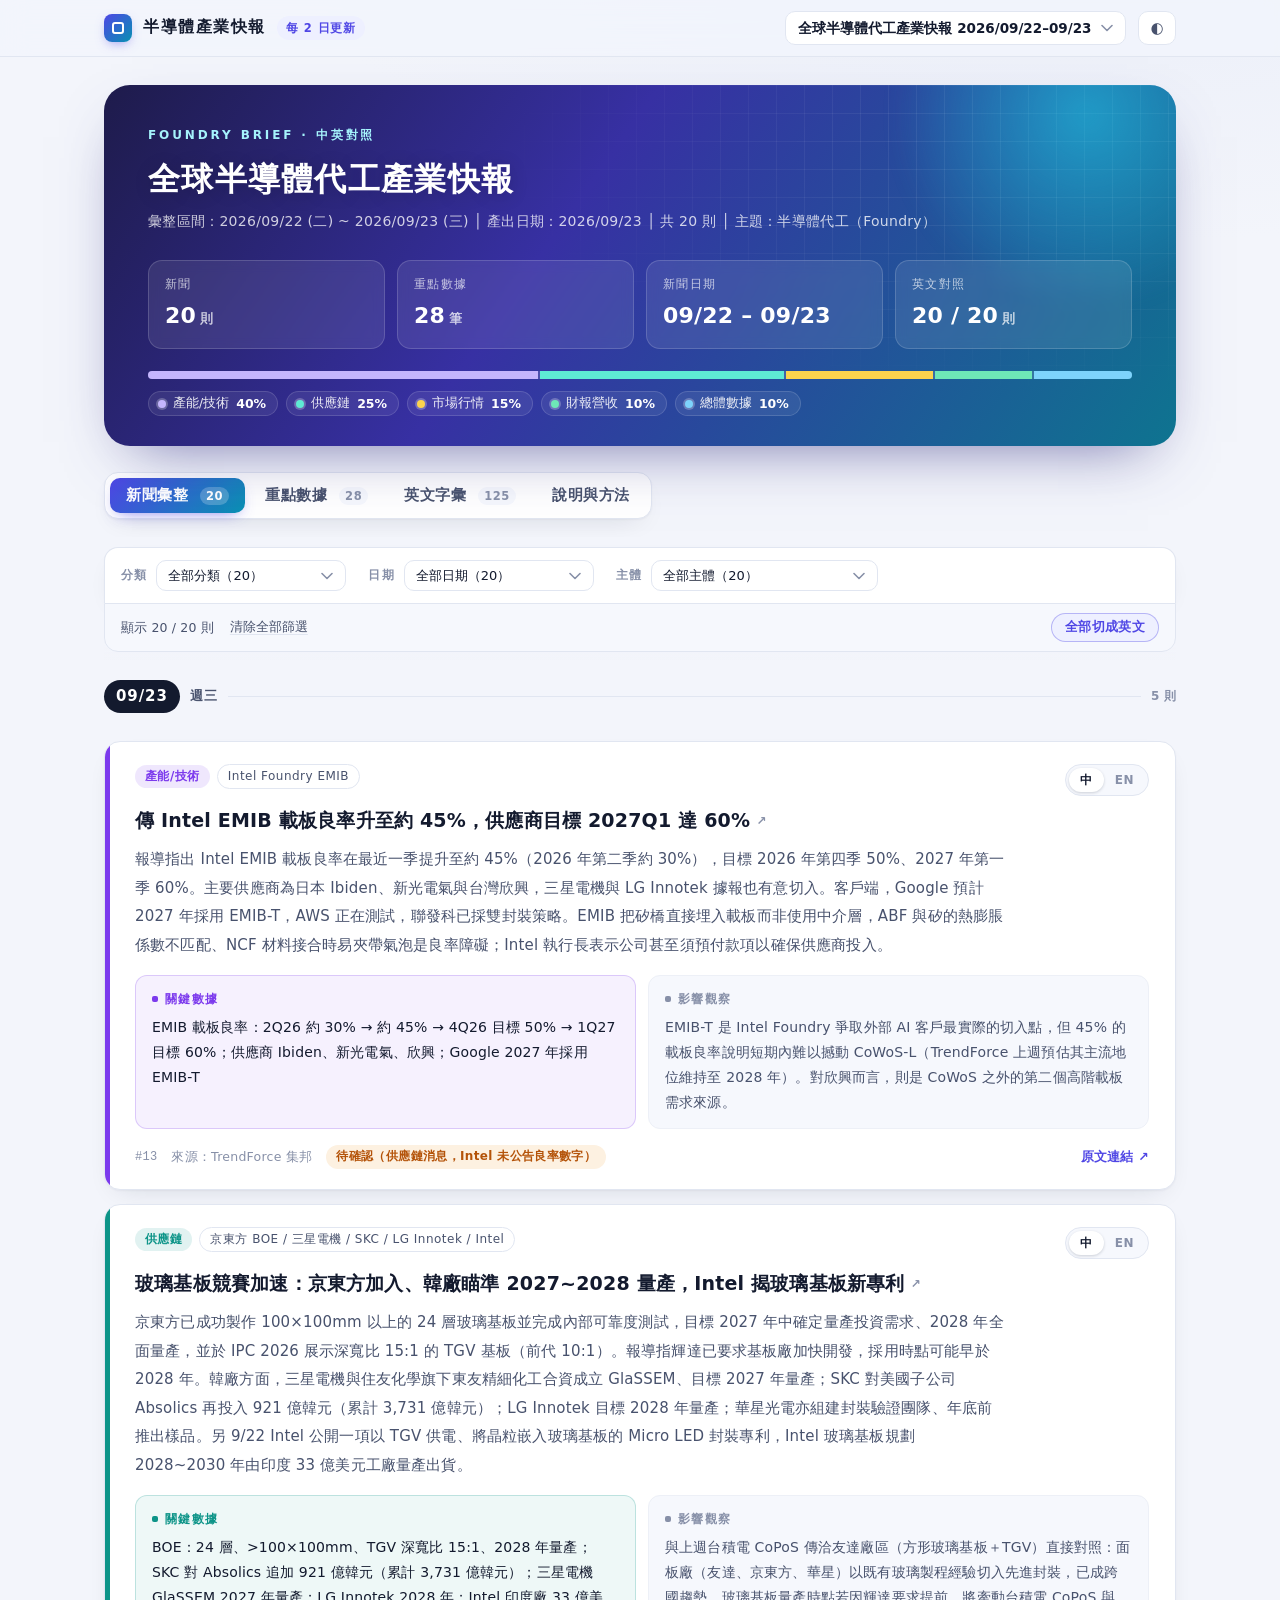
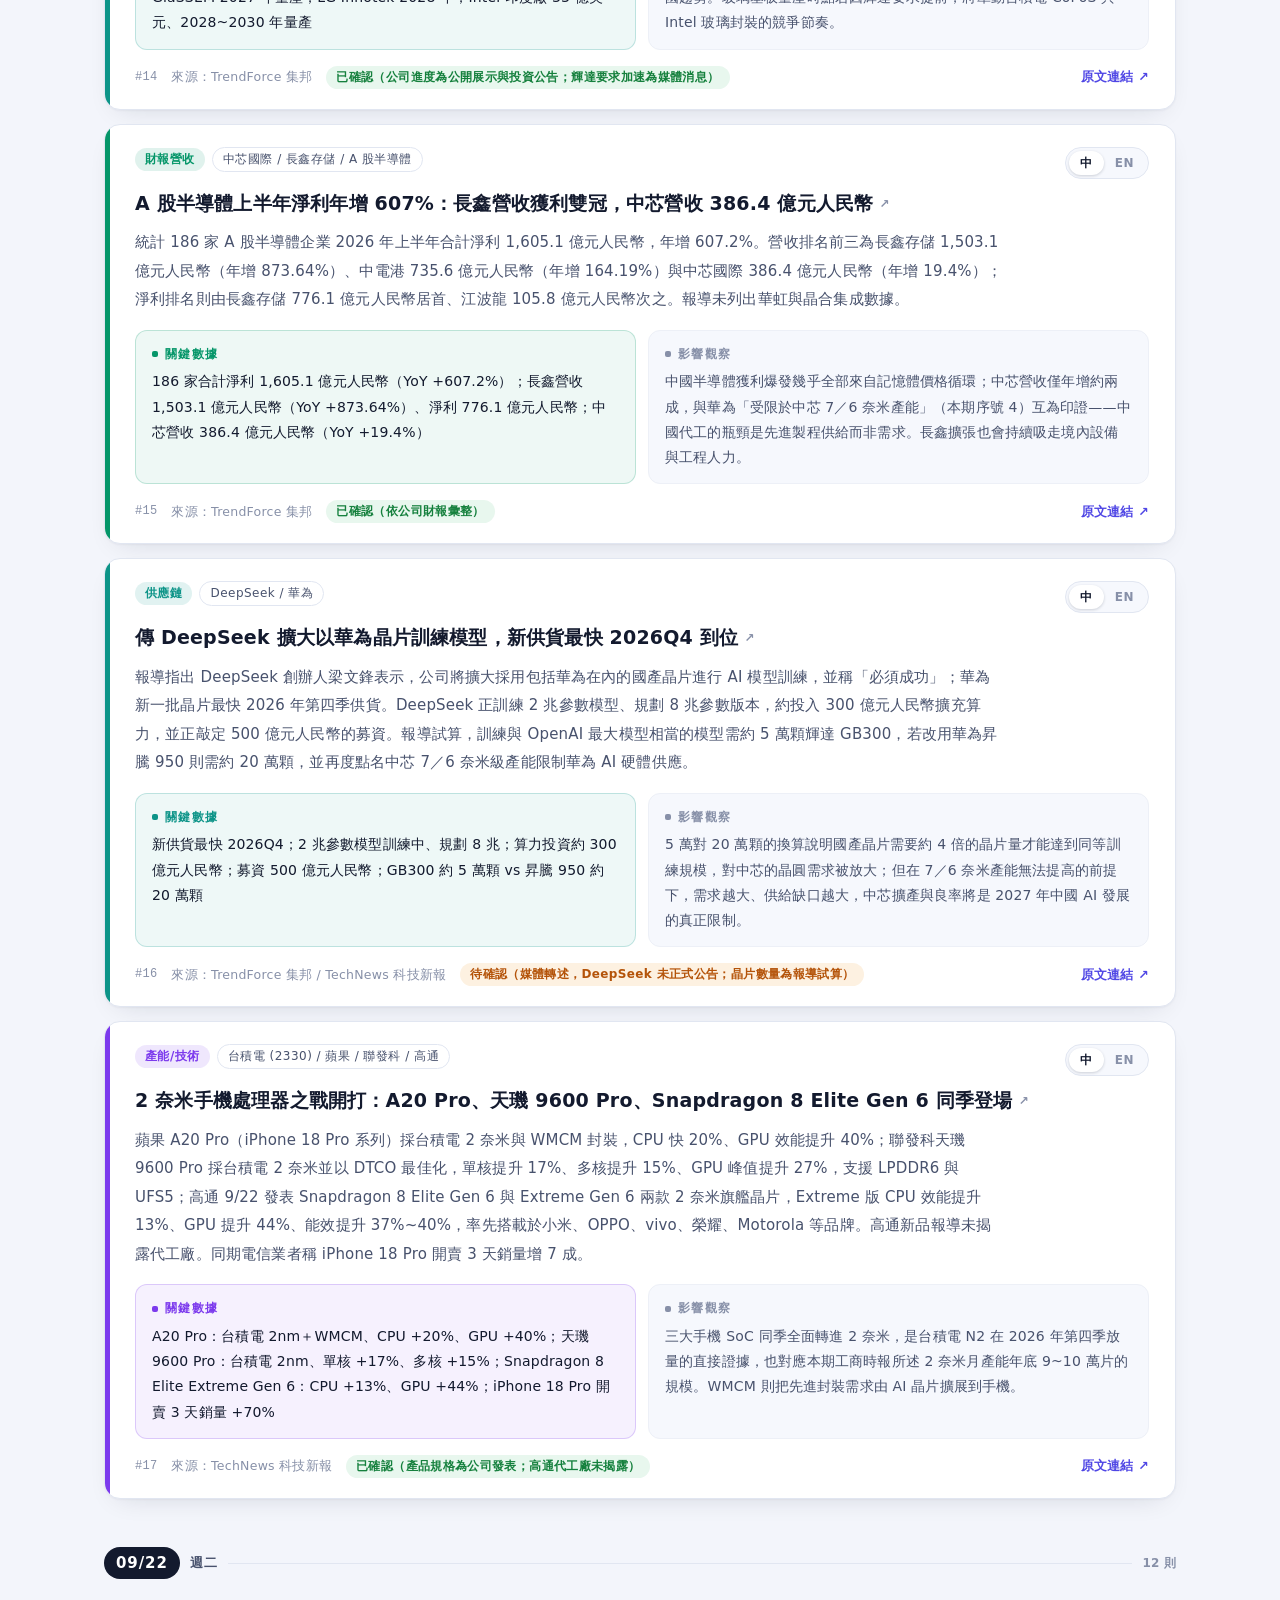
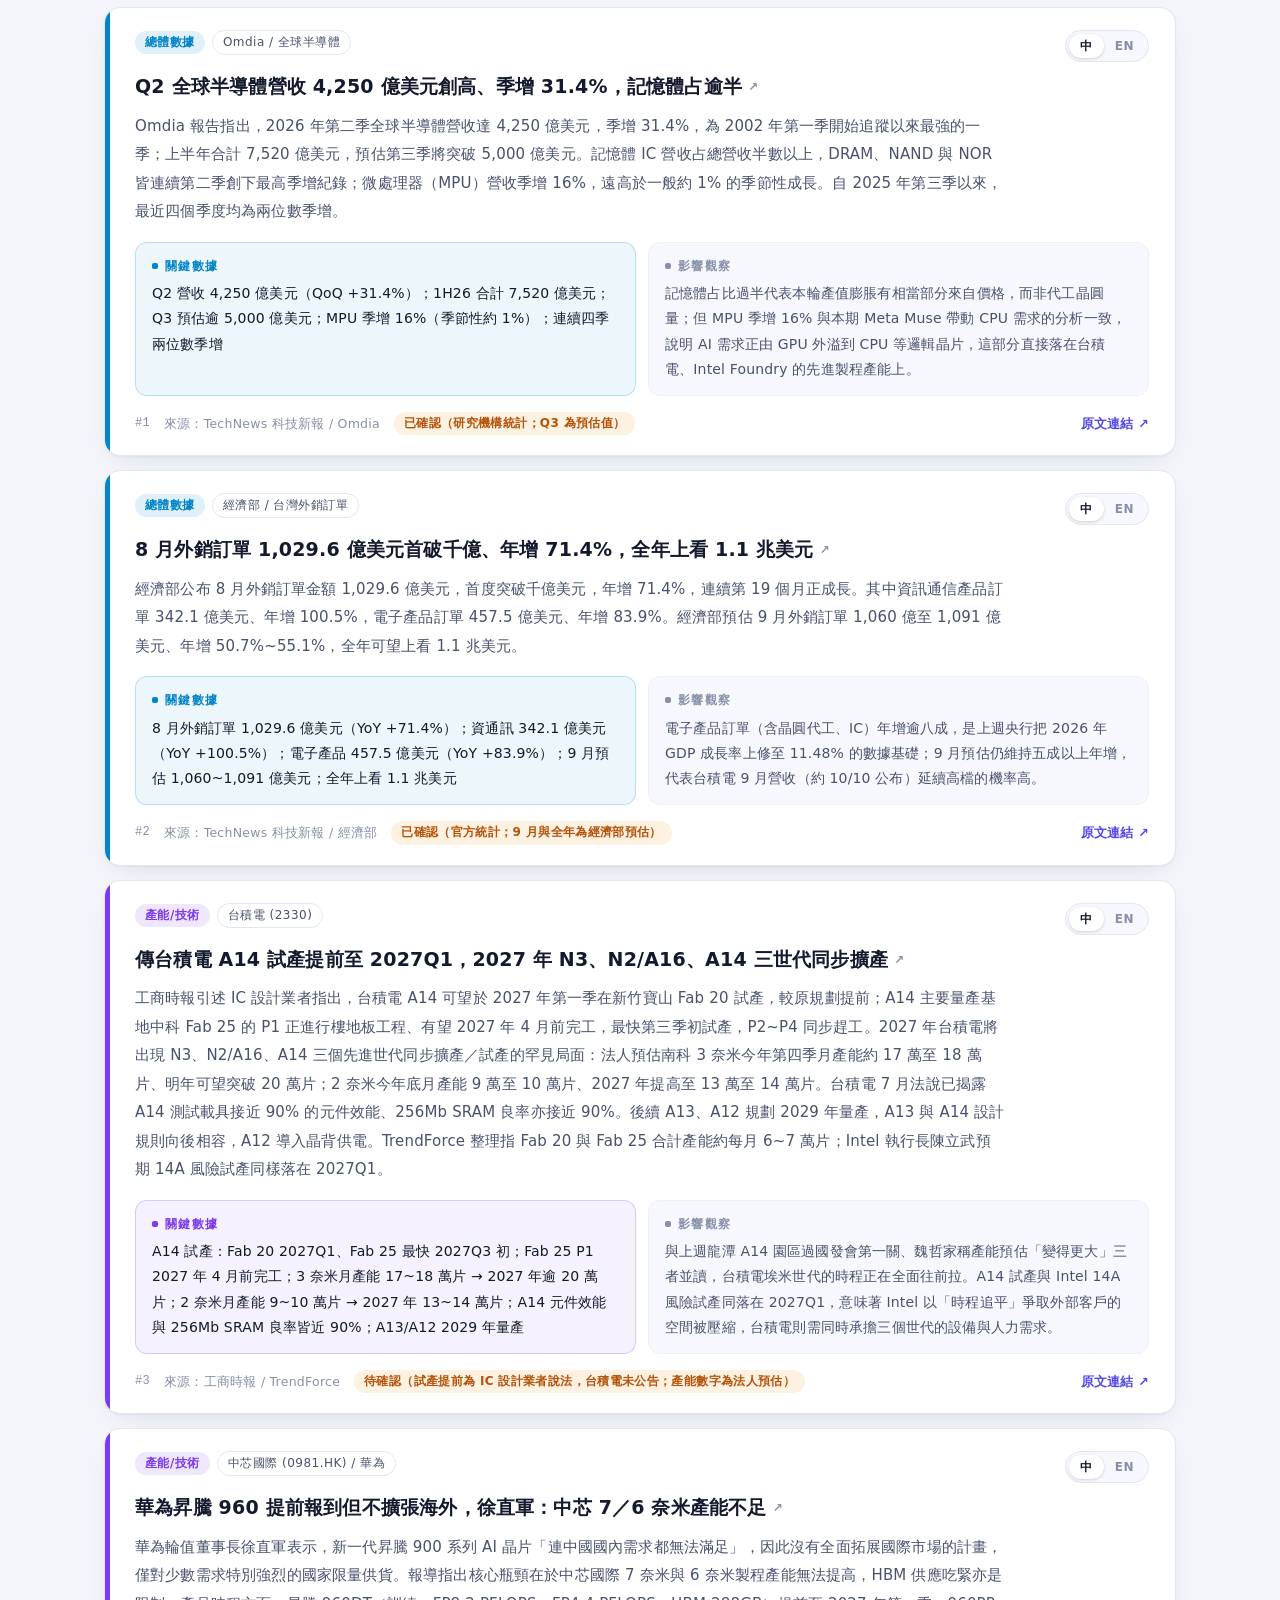
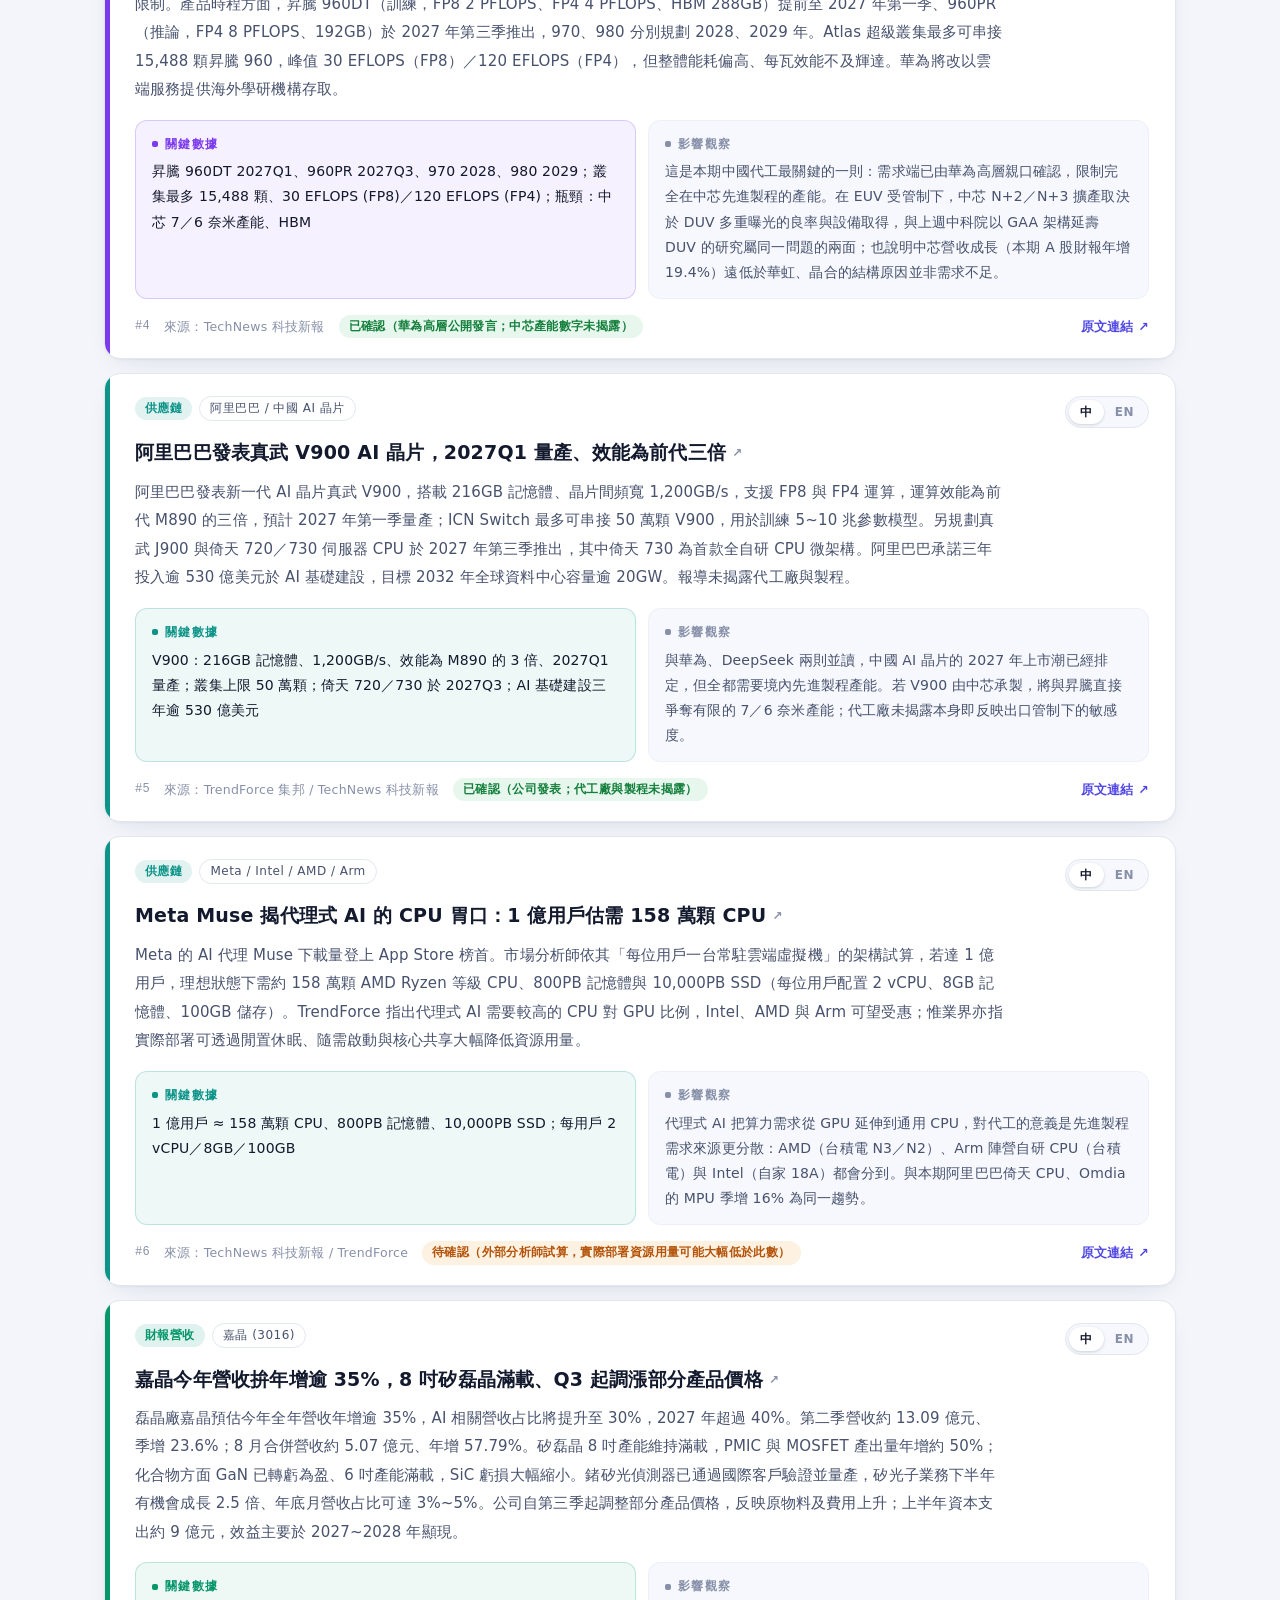
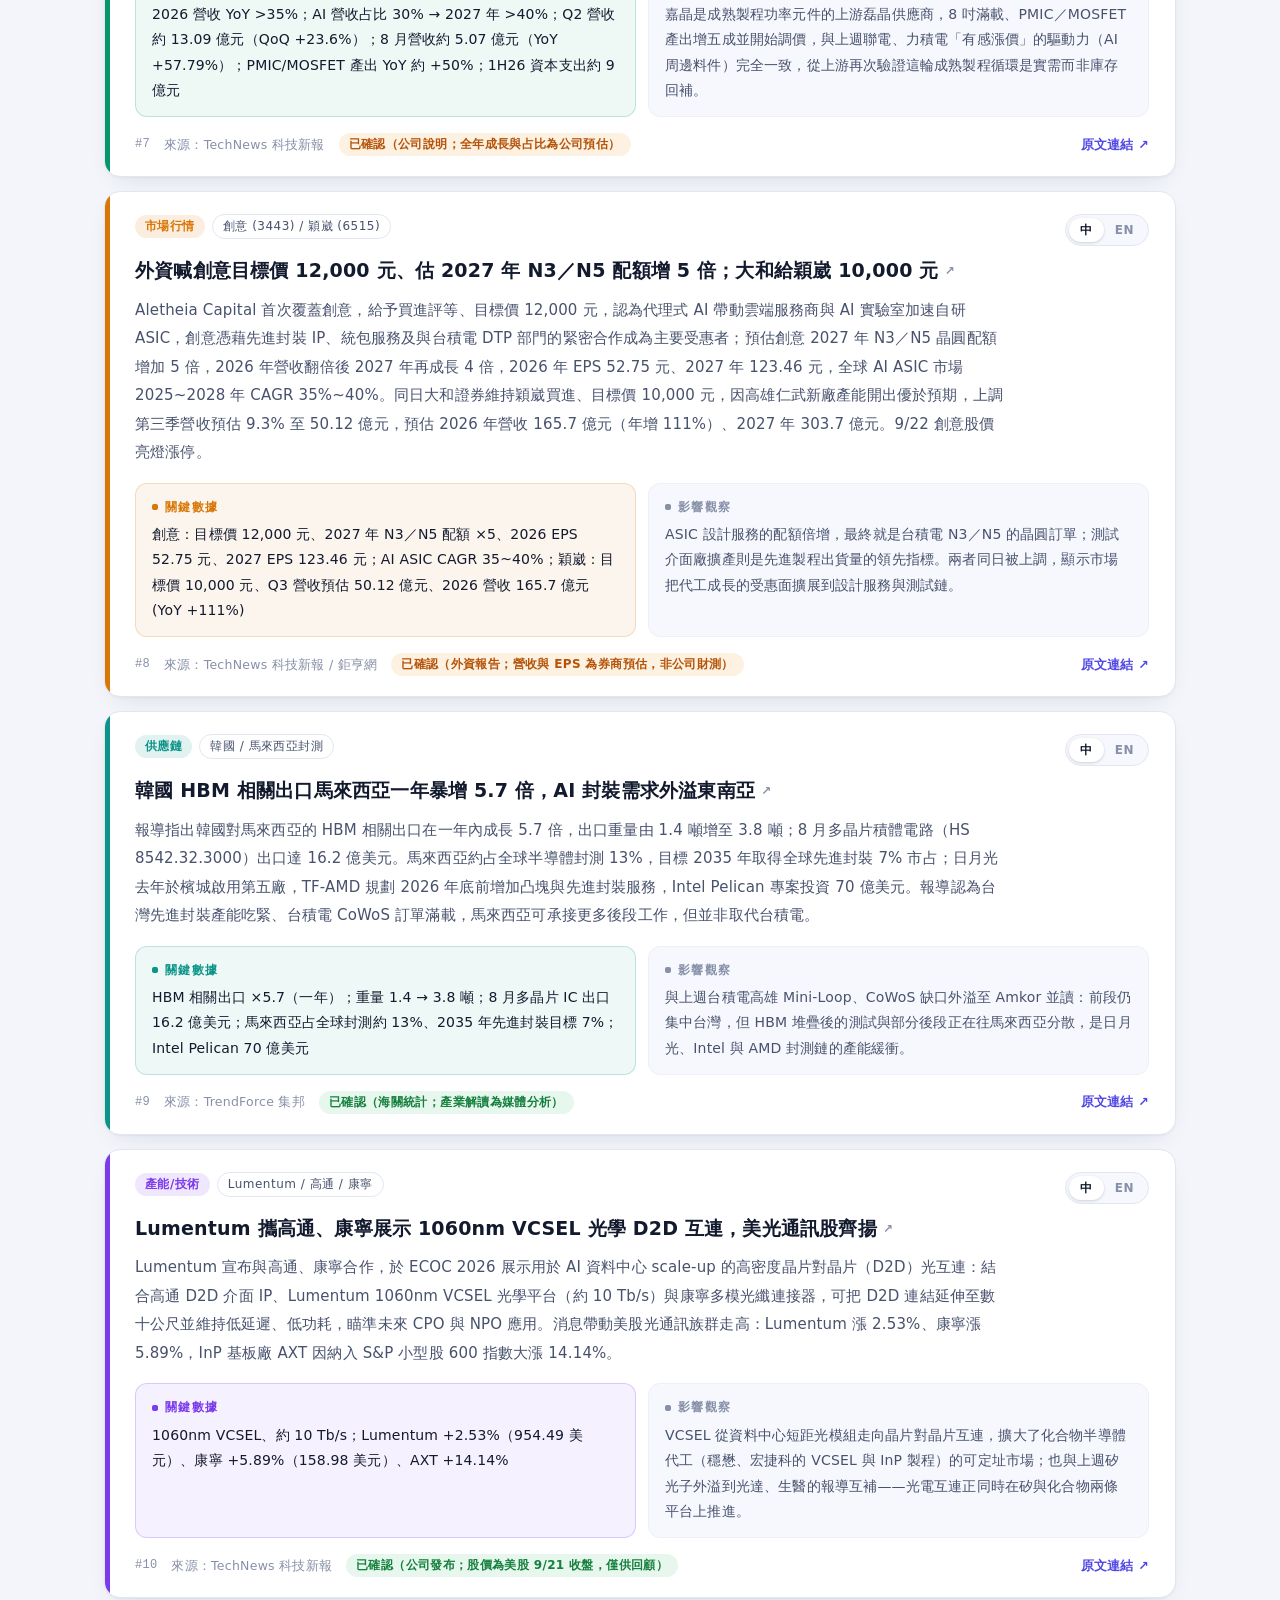
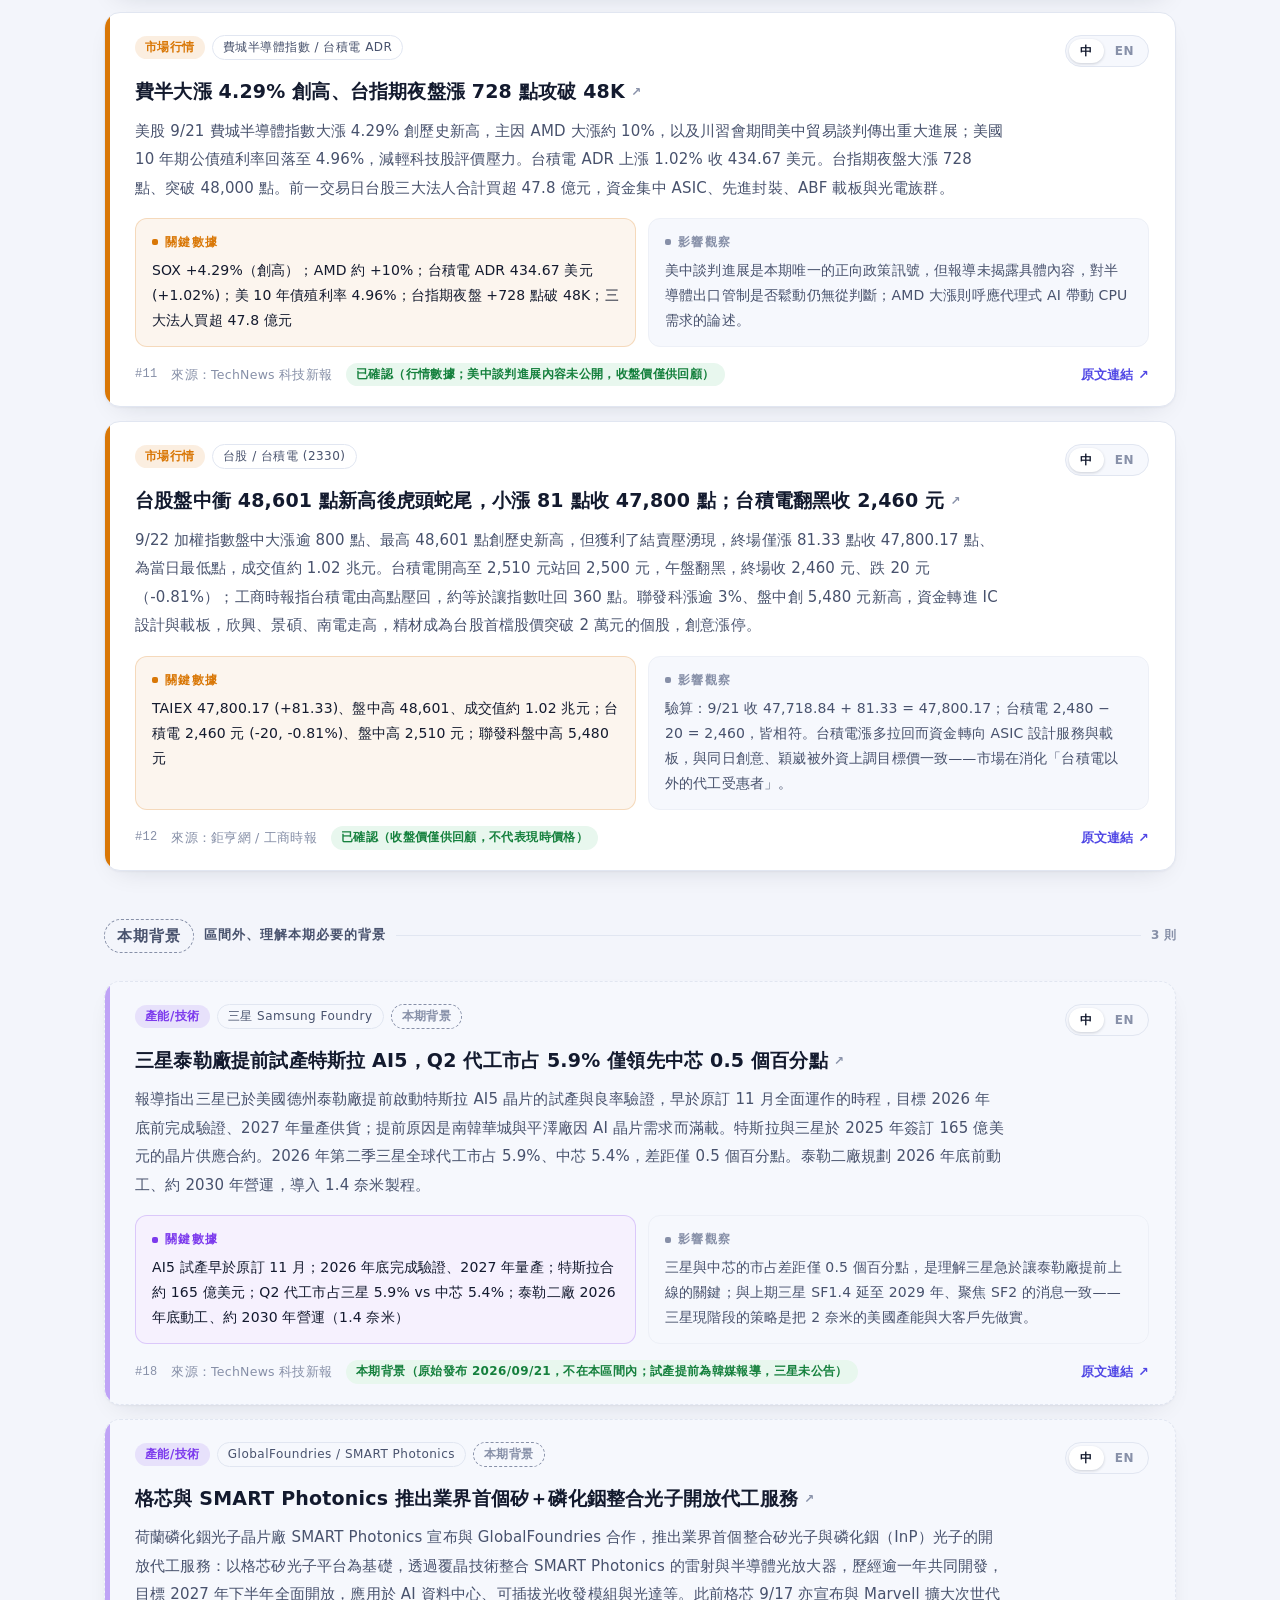
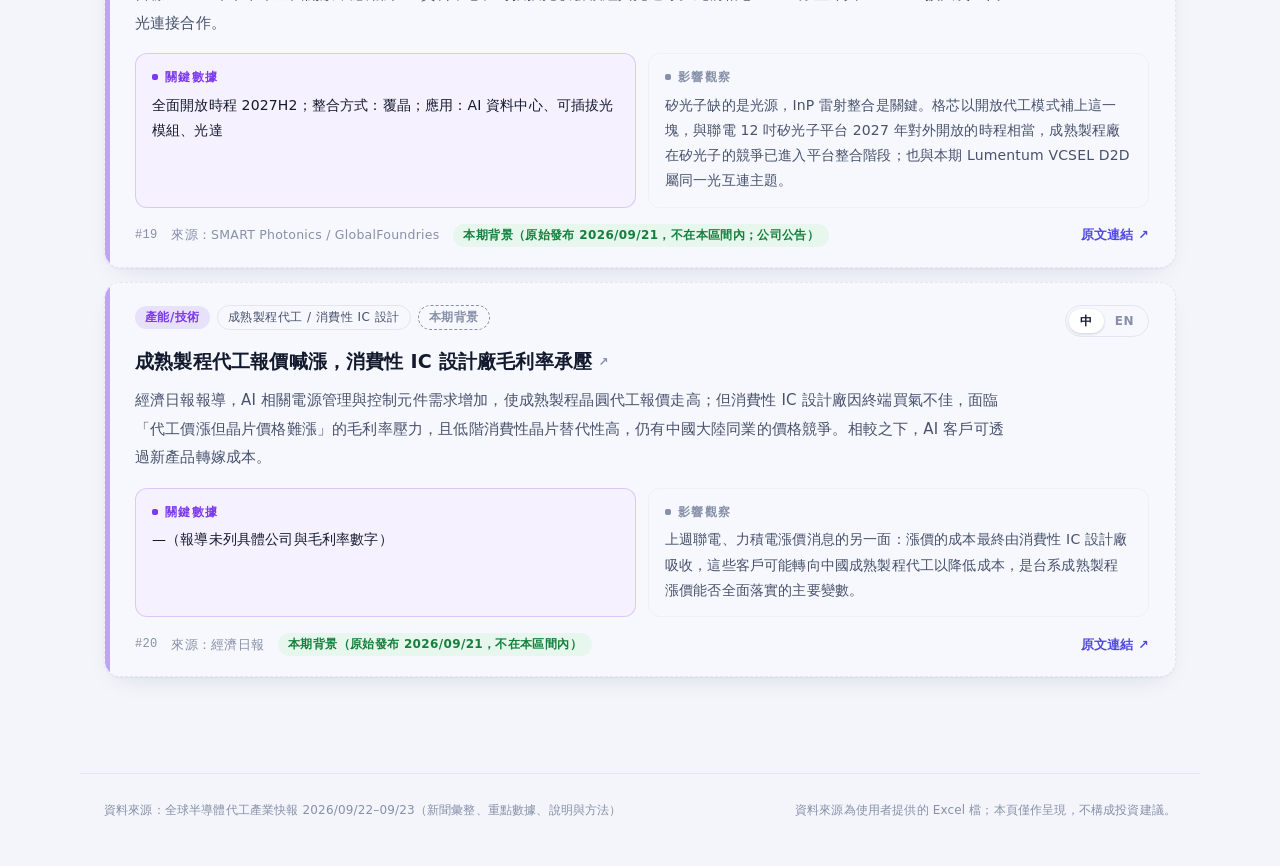
==== index.html @ 0a368518 "Add per-card Chinese/English toggle, vocabulary tab and visual redesign - Each news card gets a 中/EN" ====
<!doctype html>
<html lang="zh-Hant">
<head>

  <!-- Google tag (gtag.js) -->
<script async src="https://www.googletagmanager.com/gtag/js?id=G-WHNEXDJTHH"></script>
<script>
  window.dataLayer = window.dataLayer || [];
  function gtag(){dataLayer.push(arguments);}
  gtag('js', new Date());

  gtag('config', 'G-WHNEXDJTHH');
</script>
<meta charset="utf-8">
<meta name="viewport" content="width=device-width, initial-scale=1">
<meta name="theme-color" content="#1e1b4b">
<title>半導體產業快報</title>
<meta name="description" content="每 2 日更新：晶圓代工新聞與重點數據">

<!-- 連結預覽（LINE / Facebook / Slack 等）。爬蟲只看得到這裡的靜態文字 -->
<meta property="og:type" content="website">
<meta property="og:site_name" content="半導體產業快報">
<meta property="og:locale" content="zh_TW">
<meta property="og:url" content="https://jasonzhi731.github.io/news-wab/">
<meta property="og:title" content="半導體產業快報">
<meta property="og:description" content="每 2 日更新：晶圓代工新聞與重點數據">
<meta property="og:image" content="https://jasonzhi731.github.io/news-wab/assets/og-cover.png">
<meta property="og:image:width" content="1200">
<meta property="og:image:height" content="630">
<meta name="twitter:card" content="summary_large_image">
<meta name="twitter:title" content="半導體產業快報">
<meta name="twitter:description" content="每 2 日更新：晶圓代工新聞與重點數據">
<meta name="twitter:image" content="https://jasonzhi731.github.io/news-wab/assets/og-cover.png">
<link rel="icon" href="data:image/svg+xml,%3Csvg xmlns='http://www.w3.org/2000/svg' viewBox='0 0 32 32'%3E%3Crect x='3' y='3' width='26' height='26' rx='7' fill='%234f46e5'/%3E%3Crect x='10' y='10' width='12' height='12' rx='2' fill='none' stroke='%23fff' stroke-width='2.4'/%3E%3C/svg%3E">
<link rel="stylesheet" href="assets/app.css">
<script>
  // 在畫面繪製前套用深淺色，避免閃一下白底
  (function () {
    var t = null;
    try { t = localStorage.getItem('wr-theme'); } catch (e) {}
    if (!t && window.matchMedia && matchMedia('(prefers-color-scheme: dark)').matches) t = 'dark';
    document.documentElement.setAttribute('data-theme', t || 'light');
  })();
</script>
</head>
<body>

<div id="drop-veil" hidden><div>放開以載入這份 Excel</div></div>

<header class="topbar">
  <div class="topbar-in">
    <div class="brand">
      <span class="brand-mark"></span>
      <span class="brand-text">半導體產業快報</span>
      <span class="brand-cadence">每 2 日更新</span>
    </div>

    <div class="source-picker">
      <label class="sr-only" for="report-select">選擇報告</label>
      <select id="report-select" hidden></select>
      <input id="file-input" type="file" accept=".xlsx,.xlsm,.xls" hidden>
    </div>

    <div class="topbar-tools">
      <button id="btn-theme" class="btn icon" type="button" title="切換深色 / 淺色">◐</button>
    </div>
  </div>
</header>

<main id="app" class="wrap">

  <section id="stage-empty" class="stage">
    <div class="empty-card">
      <h1>半導體產業快報閱讀器</h1>
      <p>這個網頁本身沒有任何內容。所有標題、摘要、數據與連結，都是從你提供的 Excel 報告即時解析出來的。</p>
      <p class="muted">把 <code>.xlsx</code> 拖曳到畫面任何位置，或按下方按鈕選擇檔案。檔案只在你的瀏覽器內解析，不會上傳到任何地方。</p>
      <button id="btn-open-2" class="btn primary" type="button">選擇 Excel 檔案</button>
      <p id="empty-hint" class="hint"></p>
    </div>
  </section>

  <section id="stage-report" class="stage" hidden>

    <div class="hero">
      <p id="hero-eyebrow" class="eyebrow">FOUNDRY BRIEF</p>
      <h1 id="rpt-title">—</h1>
      <p id="rpt-sub" class="hero-sub"></p>
      <div id="rpt-stats" class="stats"></div>
      <div id="rpt-mix" class="mix"></div>
    </div>

    <nav class="tabs" role="tablist">
      <button class="tab is-on" data-tab="news"  role="tab" aria-selected="true">新聞彙整 <span class="pill" id="tabcount-news"></span></button>
      <button class="tab"       data-tab="data"  role="tab">重點數據 <span class="pill" id="tabcount-data"></span></button>
      <button class="tab"       data-tab="vocab" role="tab">英文字彙 <span class="pill" id="tabcount-vocab"></span></button>
      <button class="tab"       data-tab="notes" role="tab">說明與方法</button>
    </nav>

    <!-- ============ 新聞彙整 ============ -->
    <section id="panel-news" class="panel">
      <div class="filters">
        <div class="select-row">
          <label class="fsel"><span>分類</span><select id="s-cat"></select></label>
          <label class="fsel"><span>日期</span><select id="s-date"></select></label>
          <label class="fsel"><span>主體</span><select id="s-ent"></select></label>
        </div>

        <div class="filter-foot">
          <span id="result-count" class="muted"></span>
          <button id="btn-reset" class="linkbtn" type="button">清除全部篩選</button>
          <button id="btn-all-lang" class="btn lang-all" type="button" data-to="en" hidden>全部切成英文</button>
        </div>
      </div>

      <div id="news-cards" class="cards"></div>
      <p id="news-none" class="none" hidden>沒有符合條件的新聞。</p>
    </section>

    <!-- ============ 重點數據 ============ -->
    <section id="panel-data" class="panel" hidden>
      <div class="filters">
        <div class="select-row">
          <label class="fsel"><span>類別</span><select id="s-dcat"></select></label>
        </div>
      </div>
      <div id="data-grid" class="datagrid"></div>
      <p id="data-none" class="none" hidden>沒有符合條件的數據。</p>
    </section>

    <!-- ============ 英文字彙 ============ -->
    <section id="panel-vocab" class="panel" hidden>
      <div class="filters">
        <div class="select-row">
          <label class="fsel"><span>範圍</span>
            <select id="s-vscope">
              <option value="report">本期新聞的字彙</option>
              <option value="saved">我的單字本（跨期收藏）</option>
            </select>
          </label>
          <label class="fcheck"><input id="c-vhide" type="checkbox"> 遮住中文（自我測驗，點一下看答案）</label>
        </div>
        <div class="filter-foot">
          <span class="muted">已收藏 <b id="v-saved-count">0</b> 個單字・收藏只存在這台裝置的瀏覽器</span>
        </div>
      </div>
      <div id="vocab-grid" class="vgrid"></div>
      <p id="vocab-none" class="none" hidden></p>
    </section>

    <!-- ============ 說明與方法 ============ -->
    <section id="panel-notes" class="panel" hidden>
      <div id="notes-body" class="notes"></div>
    </section>

  </section>
</main>

<footer class="foot">
  <span id="foot-src" class="muted"></span>
  <span class="muted">資料來源為使用者提供的 Excel 檔；本頁僅作呈現，不構成投資建議。</span>
</footer>

<script src="vendor/xlsx.full.min.js"></script>
<script src="assets/app.js"></script>
</body>
</html>
---- assets/app.css ----
/* ============================================================
   半導體產業快報閱讀器 — 樣式
   設計基調：科技刊物。靛藍到青綠的漸層標題區、圓角白卡、
   每個新聞分類一個色系（左側色條＋分類標籤＋關鍵數據底色）。
   英文模式的卡片帶淡淡的靛色光暈，重點字彙以螢光筆底線標示。
   ============================================================ */

:root{
  color-scheme:light;

  --bg:#f3f5fb;
  --bg-2:#e9edf8;
  --surface:#ffffff;
  --surface-2:#f6f8fd;
  --ink:#131a2e;
  --ink-2:#48526d;
  --ink-3:#8790a8;
  --rule:#e1e6f1;
  --rule-soft:#edf0f7;
  --brand:#4f46e5;
  --brand-2:#0891b2;
  --brand-soft:#eef0ff;
  --veil:rgba(243,245,251,.9);
  --ok:#15803d;   --ok-bg:#e8f7ee;
  --warn:#b45309; --warn-bg:#fdf1e1;
  --hl:rgba(250,204,21,.38);          /* 字彙螢光筆 */
  --shadow:0 1px 2px rgba(19,26,46,.04),0 10px 28px -14px rgba(19,26,46,.16);
  --shadow-lift:0 2px 4px rgba(19,26,46,.05),0 18px 40px -16px rgba(19,26,46,.24);

  /* 分類色系 */
  --c-violet:#7c3aed;  --c-teal:#0d9488;   --c-emerald:#059669; --c-amber:#d97706;
  --c-rose:#e11d48;    --c-sky:#0284c7;    --c-fuchsia:#c026d3; --c-orange:#ea580c;
  --c-slate:#64748b;

  --radius:16px;
  --radius-s:10px;
  --topbar-h:60px;
  --mono:ui-monospace,SFMono-Regular,"Cascadia Mono",Consolas,monospace;
  --sans:-apple-system,BlinkMacSystemFont,"Segoe UI","PingFang TC","Hiragino Sans",
         "Noto Sans TC","Microsoft JhengHei","微軟正黑體",system-ui,sans-serif;
  --en:"Segoe UI",-apple-system,BlinkMacSystemFont,"Helvetica Neue",Arial,system-ui,sans-serif;
}

html[data-theme="dark"]{
  color-scheme:dark;

  --bg:#0b1020;
  --bg-2:#10172b;
  --surface:#141b30;
  --surface-2:#19213a;
  --ink:#e7eaf6;
  --ink-2:#a9b1c9;
  --ink-3:#737c97;
  --rule:#253051;
  --rule-soft:#1d2641;
  --brand:#8b93ff;
  --brand-2:#22d3ee;
  --brand-soft:#1c2250;
  --veil:rgba(11,16,32,.9);
  --ok:#4ade80;   --ok-bg:#12281d;
  --warn:#fbbf24; --warn-bg:#2d2310;
  --hl:rgba(250,204,21,.3);
  --shadow:0 1px 2px rgba(0,0,0,.3),0 10px 28px -14px rgba(0,0,0,.6);
  --shadow-lift:0 2px 4px rgba(0,0,0,.35),0 18px 40px -16px rgba(0,0,0,.7);

  --c-violet:#a78bfa;  --c-teal:#2dd4bf;   --c-emerald:#34d399; --c-amber:#fbbf24;
  --c-rose:#fb7185;    --c-sky:#38bdf8;    --c-fuchsia:#e879f9; --c-orange:#fb923c;
  --c-slate:#94a3b8;
}

/* 分類 → 卡片用的 --c */
.c-violet{--c:var(--c-violet)} .c-teal{--c:var(--c-teal)} .c-emerald{--c:var(--c-emerald)}
.c-amber{--c:var(--c-amber)}   .c-rose{--c:var(--c-rose)} .c-sky{--c:var(--c-sky)}
.c-fuchsia{--c:var(--c-fuchsia)} .c-orange{--c:var(--c-orange)} .c-slate{--c:var(--c-slate)}

*{box-sizing:border-box}
/* 必須壓過 .cards{display:flex}、#drop-veil{display:flex} 這類規則 */
[hidden]{display:none !important}
html,body{margin:0;padding:0}
body{
  font-family:var(--sans);
  background:
    radial-gradient(1200px 520px at 85% -120px,var(--bg-2),transparent 70%),
    var(--bg);
  color:var(--ink);
  font-size:16px;
  line-height:1.75;
  letter-spacing:.01em;
  -webkit-font-smoothing:antialiased;
  min-height:100vh;
}

a{color:var(--brand);text-decoration:none}
a:hover{text-decoration:underline;text-underline-offset:3px}
:focus-visible{outline:2px solid var(--brand);outline-offset:2px;border-radius:4px}

code{font-family:var(--mono);font-size:.88em;background:var(--surface-2);padding:1px 6px;border-radius:6px}
.muted{color:var(--ink-2)}
.sr-only{position:absolute;width:1px;height:1px;overflow:hidden;clip:rect(0 0 0 0)}

.wrap{max-width:1120px;margin:0 auto;padding:0 24px 96px}

/* ---------- 頂部列 ---------- */
.topbar{
  position:sticky;top:0;z-index:40;
  background:color-mix(in srgb,var(--bg) 78%,transparent);
  -webkit-backdrop-filter:saturate(1.6) blur(14px);
  backdrop-filter:saturate(1.6) blur(14px);
  border-bottom:1px solid var(--rule);
}
.topbar-in{
  max-width:1120px;margin:0 auto;padding:11px 24px;
  display:flex;align-items:center;gap:12px;flex-wrap:wrap;
}
.brand{display:flex;align-items:center;gap:11px;margin-right:auto}
.brand-mark{
  width:28px;height:28px;flex:none;border-radius:8px;position:relative;
  background:linear-gradient(135deg,#4f46e5,#0891b2);
  box-shadow:0 4px 12px -4px rgba(79,70,229,.6);
}
.brand-mark::after{
  content:"";position:absolute;inset:8px;border:2px solid #fff;border-radius:3px;
}
.brand-text{color:var(--ink);font-weight:700;font-size:15.5px;letter-spacing:.1em}
.brand-cadence{
  font-size:11.5px;color:var(--brand);letter-spacing:.08em;font-weight:600;
  background:var(--brand-soft);padding:2px 9px;border-radius:999px;
}

.source-picker{display:flex;gap:8px;align-items:center}
#report-select,.fsel select{
  font-family:var(--sans);font-size:13.5px;padding:8px 34px 8px 12px;
  border-radius:var(--radius-s);border:1px solid var(--rule);
  background:var(--surface) url("data:image/svg+xml,%3Csvg xmlns='http://www.w3.org/2000/svg' width='12' height='8' viewBox='0 0 12 8'%3E%3Cpath d='M1 1.5l5 5 5-5' fill='none' stroke='%238790a8' stroke-width='1.6' stroke-linecap='round' stroke-linejoin='round'/%3E%3C/svg%3E") no-repeat right 12px center;
  -webkit-appearance:none;appearance:none;
  color:var(--ink);cursor:pointer;
  transition:border-color .15s,box-shadow .15s;
}
#report-select{max-width:380px;font-weight:600}
#report-select:hover,.fsel select:hover{border-color:var(--ink-3)}
#report-select:focus,.fsel select:focus{outline:none;border-color:var(--brand);box-shadow:0 0 0 3px color-mix(in srgb,var(--brand) 20%,transparent)}

.btn{
  font-family:var(--sans);font-size:13.5px;cursor:pointer;font-weight:600;
  padding:8px 15px;border-radius:var(--radius-s);
  border:1px solid var(--rule);
  background:var(--surface);color:var(--ink-2);
  letter-spacing:.03em;
  transition:border-color .15s,color .15s,background .15s,transform .15s;
}
.btn:hover{border-color:var(--ink-3);color:var(--ink)}
.btn:active{transform:translateY(1px)}
.btn.icon{padding:7px 11px;font-size:15px;line-height:1.2}
.btn.primary{background:linear-gradient(135deg,#4f46e5,#0891b2);color:#fff;border-color:transparent}
.btn.primary:hover{filter:brightness(1.08);color:#fff}

/* ---------- 空狀態 ---------- */
.stage{padding-top:28px}
.empty-card{
  max-width:620px;margin:8vh auto;padding:44px 40px;
  background:var(--surface);border:1px solid var(--rule);border-radius:22px;box-shadow:var(--shadow);
}
.empty-card h1{margin:0 0 18px;font-size:22px;font-weight:700;letter-spacing:.04em;color:var(--ink)}
.empty-card p{margin:0 0 14px;font-size:15px;color:var(--ink-2)}
.empty-card .btn{margin-top:10px}
.hint{margin-top:18px;font-size:13px;color:var(--warn);line-height:1.8}

/* ---------- 標題區（漸層 hero） ---------- */
.hero{
  position:relative;overflow:hidden;isolation:isolate;
  border-radius:26px;padding:40px 44px 30px;color:#fff;
  background:linear-gradient(125deg,#1e1b4b 0%,#3730a3 42%,#0e7490 100%);
  box-shadow:0 24px 60px -28px rgba(49,46,129,.7);
}
/* 晶圓網格＋兩團光暈 */
.hero::before{
  content:"";position:absolute;inset:0;z-index:-1;
  background-image:
    linear-gradient(rgba(255,255,255,.07) 1px,transparent 1px),
    linear-gradient(90deg,rgba(255,255,255,.07) 1px,transparent 1px);
  background-size:28px 28px;
  -webkit-mask-image:radial-gradient(ellipse 70% 90% at 88% 20%,#000 20%,transparent 75%);
  mask-image:radial-gradient(ellipse 70% 90% at 88% 20%,#000 20%,transparent 75%);
}
.hero::after{
  content:"";position:absolute;z-index:-1;width:420px;height:420px;right:-120px;top:-180px;
  border-radius:50%;background:radial-gradient(circle,rgba(34,211,238,.55),transparent 65%);
  filter:blur(10px);
}
.eyebrow{
  margin:0 0 12px;font-size:12px;font-weight:700;letter-spacing:.24em;
  color:#a5f3fc;
}
.hero h1{
  margin:0 0 8px;font-size:32px;line-height:1.35;font-weight:800;letter-spacing:.04em;
  text-shadow:0 2px 18px rgba(0,0,0,.18);
}
.hero-sub{margin:0;font-size:14px;color:rgba(255,255,255,.78);letter-spacing:.02em;max-width:880px}

.stats{display:grid;grid-template-columns:repeat(4,minmax(0,1fr));gap:12px;margin-top:26px}
.stat{
  padding:13px 16px;border-radius:14px;
  background:rgba(255,255,255,.09);border:1px solid rgba(255,255,255,.16);
  -webkit-backdrop-filter:blur(6px);backdrop-filter:blur(6px);
}
.stat span{display:block;font-size:11.5px;color:rgba(255,255,255,.7);letter-spacing:.12em}
.stat b{display:block;margin-top:3px;font-size:22px;font-weight:800;letter-spacing:.01em;font-variant-numeric:tabular-nums;white-space:nowrap}
.stat b small{font-size:12.5px;font-weight:600;margin-left:4px;color:rgba(255,255,255,.75)}

.mix{margin-top:22px}
.mix-bar{display:flex;height:8px;border-radius:999px;overflow:hidden;gap:2px;background:rgba(255,255,255,.12)}
.mix-bar i{display:block;background:var(--c);min-width:4px}
.mix-legend{display:flex;flex-wrap:wrap;gap:6px 8px;margin-top:12px}
.mix-legend button{
  display:inline-flex;align-items:center;gap:7px;cursor:pointer;
  font-family:var(--sans);font-size:12.5px;color:rgba(255,255,255,.9);
  background:rgba(255,255,255,.07);border:1px solid rgba(255,255,255,.14);
  padding:3px 11px 3px 9px;border-radius:999px;transition:background .15s;
}
.mix-legend button:hover{background:rgba(255,255,255,.18)}
.mix-legend i{width:8px;height:8px;border-radius:50%;background:var(--c);box-shadow:0 0 0 2px rgba(255,255,255,.25)}
.mix-legend b{font-weight:700;color:#fff;font-variant-numeric:tabular-nums}
/* hero 背景是深色，分類色用亮一點的版本 */
.hero .c-violet{--c:#c4b5fd} .hero .c-teal{--c:#5eead4} .hero .c-emerald{--c:#6ee7b7}
.hero .c-amber{--c:#fcd34d}  .hero .c-rose{--c:#fda4af} .hero .c-sky{--c:#7dd3fc}
.hero .c-fuchsia{--c:#f0abfc} .hero .c-orange{--c:#fdba74} .hero .c-slate{--c:#cbd5e1}

/* ---------- 分頁 ---------- */
.tabs{
  display:flex;gap:4px;margin:26px 0 0;padding:5px;width:max-content;max-width:100%;
  background:var(--surface);border:1px solid var(--rule);border-radius:14px;box-shadow:var(--shadow);
}
.tab{
  font-family:var(--sans);font-size:14.5px;cursor:pointer;font-weight:600;
  background:none;border:0;border-radius:10px;
  padding:8px 16px;color:var(--ink-2);letter-spacing:.04em;
  white-space:nowrap;transition:color .15s,background .15s;
}
.tab:hover{color:var(--ink);background:var(--surface-2)}
.tab.is-on{color:#fff;background:linear-gradient(135deg,#4f46e5,#0891b2);box-shadow:0 6px 16px -8px rgba(79,70,229,.8)}
.pill{
  display:inline-block;margin-left:6px;min-width:20px;padding:0 6px;
  font-size:11.5px;line-height:18px;text-align:center;border-radius:999px;
  background:var(--surface-2);color:var(--ink-3);font-weight:700;font-variant-numeric:tabular-nums;
}
.pill:empty{display:none}
.tab.is-on .pill{background:rgba(255,255,255,.22);color:#fff}

.panel{padding-top:18px}

/* ---------- 篩選列 ---------- */
.filters{
  position:sticky;top:var(--topbar-h);z-index:20;
  padding:10px 0;
  background:linear-gradient(var(--bg) 70%,transparent);
}
.filters > *{position:relative}
.filters .select-row,.filters .filter-foot{
  background:var(--surface);border:1px solid var(--rule);
}
.filters .select-row{
  display:flex;flex-wrap:wrap;align-items:center;gap:10px 22px;
  padding:12px 16px;border-radius:14px 14px 0 0;border-bottom:0;box-shadow:var(--shadow);
}
.filters .select-row:last-child{border-radius:14px;border-bottom:1px solid var(--rule)}
.filters .filter-foot{
  display:flex;flex-wrap:wrap;align-items:center;gap:10px 16px;
  padding:9px 16px;border-radius:0 0 14px 14px;background:var(--surface-2);
  font-size:12.5px;
}
.fsel{display:flex;align-items:center;gap:9px;cursor:pointer}
.fsel > span{flex:none;font-size:12px;color:var(--ink-3);letter-spacing:.1em;font-weight:600}
.fsel select{font-size:13px;min-width:190px;max-width:290px;padding:7px 32px 7px 11px}
.fcheck{display:flex;align-items:center;gap:8px;font-size:13px;color:var(--ink-2);cursor:pointer}
.fcheck input{width:16px;height:16px;accent-color:var(--brand);margin:0}

.linkbtn{
  font-family:var(--sans);font-size:12.5px;cursor:pointer;
  background:none;border:0;color:var(--ink-2);padding:0;
  text-decoration:underline;text-decoration-color:var(--rule);text-underline-offset:3px;
}
.linkbtn:hover{color:var(--brand);text-decoration-color:currentColor}
.lang-all{
  margin-left:auto;padding:5px 13px;font-size:12.5px;border-radius:999px;
  color:var(--brand);border-color:color-mix(in srgb,var(--brand) 35%,transparent);background:var(--brand-soft);
}
.lang-all:hover{color:var(--brand);border-color:var(--brand)}

/* ---------- 新聞列表 ---------- */
.date-head{
  display:flex;align-items:center;gap:10px;
  margin:34px 0 14px;
}
.date-head:first-child{margin-top:18px}
.date-head b{
  font-size:15px;font-weight:800;letter-spacing:.06em;font-variant-numeric:tabular-nums;
  color:#fff;background:var(--ink);padding:3px 12px;border-radius:999px;
}
.date-head .wd{font-size:13px;color:var(--ink-2);font-weight:600;letter-spacing:.08em}
.date-head .line{flex:1;height:1px;background:var(--rule)}
.date-head .cnt{font-size:12px;color:var(--ink-3);font-weight:600}
.date-head.is-bg b{background:none;color:var(--ink-2);border:1.5px dashed var(--ink-3)}
html[data-theme="dark"] .date-head b{color:var(--bg)}
html[data-theme="dark"] .date-head.is-bg b{color:var(--ink-2)}

.cards{display:flex;flex-direction:column;gap:14px}
/* --c 由 .c-* 分類 class 提供（見檔案開頭），這裡不能再給預設值，否則會蓋掉分類色 */
.card{
  position:relative;overflow:hidden;
  background:var(--surface);border:1px solid var(--rule);border-radius:var(--radius);
  padding:22px 26px 20px 30px;box-shadow:var(--shadow);
  transition:box-shadow .2s,transform .2s,border-color .2s;
}
.card::before{content:"";position:absolute;left:0;top:0;bottom:0;width:5px;background:var(--c)}
.card:hover{box-shadow:var(--shadow-lift);transform:translateY(-1px)}
.card.is-bg{background:var(--surface-2);border-style:dashed}
.card.is-bg::before{opacity:.45}
.card.is-en{
  border-color:color-mix(in srgb,var(--brand) 40%,var(--rule));
  background:
    radial-gradient(500px 180px at 100% 0,color-mix(in srgb,var(--brand) 9%,transparent),transparent 70%),
    var(--surface);
}

.card-top{display:flex;align-items:flex-start;gap:12px;margin-bottom:10px}
.tags{display:flex;flex-wrap:wrap;gap:7px;align-items:center;flex:1;min-width:0}
.tag{
  font-size:12px;line-height:1.75;padding:1px 10px;border-radius:999px;
  background:var(--surface-2);color:var(--ink-2);letter-spacing:.04em;font-weight:600;
}
.tag.cat{color:var(--c);background:color-mix(in srgb,var(--c) 12%,transparent)}
.tag.ent{background:none;border:1px solid var(--rule);color:var(--ink-2);font-weight:500}
.tag.bgt{background:none;border:1px dashed var(--ink-3);color:var(--ink-3)}
.card.is-en .tag{font-family:var(--en);letter-spacing:.01em}

/* 中 / EN 切換 */
.lang{
  flex:none;display:inline-flex;padding:3px;border-radius:999px;
  background:var(--surface-2);border:1px solid var(--rule);
}
.lang button{
  font-family:var(--sans);font-size:12px;font-weight:700;cursor:pointer;letter-spacing:.04em;
  border:0;background:none;color:var(--ink-3);padding:3px 11px;border-radius:999px;line-height:1.5;
  transition:background .15s,color .15s;
}
.lang button:hover{color:var(--ink)}
.lang button[aria-pressed="true"]{background:var(--surface);color:var(--ink);box-shadow:0 1px 3px rgba(19,26,46,.18)}
.lang button[data-lang="en"][aria-pressed="true"]{background:linear-gradient(135deg,#4f46e5,#0891b2);color:#fff}

.card h3{margin:0 0 10px;font-size:19px;line-height:1.55;font-weight:700;letter-spacing:.01em}
.card h3 a{color:var(--ink)}
.card h3 a:hover{color:var(--brand);text-decoration:none}
.card h3 .ext{font-size:12px;color:var(--ink-3);margin-left:6px;vertical-align:2px}
.card .summary{margin:0;color:var(--ink-2);font-size:15px;line-height:1.9;max-width:58em}
.card.is-en h3,.card.is-en .summary,.card.is-en .kv-item .v{font-family:var(--en);letter-spacing:0}
.card.is-en h3{font-size:19.5px;line-height:1.45}
.card.is-en .summary{line-height:1.75;font-size:15.5px}

.kv{margin-top:16px;display:grid;grid-template-columns:minmax(0,1fr) minmax(0,1fr);gap:12px}
.kv-item{
  font-size:14px;line-height:1.8;padding:13px 16px;border-radius:12px;
  background:var(--surface-2);border:1px solid var(--rule-soft);
}
.kv-item .k{
  display:flex;align-items:center;gap:7px;margin-bottom:5px;
  color:var(--ink-3);font-size:11.5px;letter-spacing:.12em;font-weight:700;
}
.kv-item .k::before{content:"";width:6px;height:6px;border-radius:2px;background:var(--ink-3)}
.kv-item .v{display:block;color:var(--ink-2)}
.kv-item:only-child{grid-column:1/-1}
.kv-item.metric{background:color-mix(in srgb,var(--c) 7%,var(--surface));border-color:color-mix(in srgb,var(--c) 22%,transparent)}
.kv-item.metric .k{color:var(--c)}
.kv-item.metric .k::before{background:var(--c)}
.kv-item.metric .v{color:var(--ink);font-variant-numeric:tabular-nums}
.card.is-en .kv-item .k{letter-spacing:.08em;text-transform:uppercase}

/* 英文內文裡的重點字彙：螢光筆底＋滑過顯示中文 */
mark.vw{
  position:relative;color:inherit;cursor:help;border-radius:3px;padding:0 1px;
  background:linear-gradient(transparent 58%,var(--hl) 58%);
}
mark.vw:hover,mark.vw:focus{background:var(--hl);outline:none}
mark.vw:hover::after,mark.vw:focus::after{
  content:attr(data-zh);position:absolute;left:50%;bottom:calc(100% + 7px);transform:translateX(-50%);
  z-index:5;white-space:nowrap;pointer-events:none;
  font-family:var(--sans);font-size:12.5px;font-weight:600;line-height:1.5;letter-spacing:.04em;
  color:#fff;background:#1e1b4b;padding:4px 10px;border-radius:8px;
  box-shadow:0 8px 20px -8px rgba(0,0,0,.5);
}
html[data-theme="dark"] mark.vw:hover::after,html[data-theme="dark"] mark.vw:focus::after{background:#e7eaf6;color:#131a2e}

.vocab{
  display:flex;flex-wrap:wrap;align-items:center;gap:8px;
  margin-top:14px;padding-top:14px;border-top:1px dashed var(--rule);
}
.vocab-k{font-family:var(--en);font-size:11.5px;font-weight:800;letter-spacing:.14em;text-transform:uppercase;color:var(--brand);margin-right:4px}
.vchip{
  display:inline-flex;align-items:baseline;gap:7px;cursor:pointer;max-width:100%;text-align:left;
  font-family:var(--sans);font-size:13px;line-height:1.5;
  padding:4px 10px 4px 12px;border-radius:999px;
  background:var(--brand-soft);border:1px solid transparent;color:var(--ink);
  transition:border-color .15s,background .15s;
}
.vchip:hover{border-color:color-mix(in srgb,var(--brand) 45%,transparent)}
.vchip b{font-family:var(--en);font-weight:700}
.vchip span{color:var(--ink-2);font-size:12.5px}
.vchip i{font-style:normal;color:var(--ink-3);font-size:13px}
.vchip.is-saved{border-color:color-mix(in srgb,#eab308 55%,transparent);background:color-mix(in srgb,#eab308 14%,var(--surface))}
.vchip.is-saved i{color:#ca8a04}

.card-foot{
  display:flex;flex-wrap:wrap;gap:8px 14px;align-items:center;
  margin-top:16px;font-size:12.5px;color:var(--ink-3);letter-spacing:.02em;
}
.card-foot .no{font-family:var(--mono);font-size:12px}
.badge{padding:2px 10px;border-radius:999px;font-size:12px;font-weight:600;letter-spacing:.03em;line-height:1.6}
.badge.ok{background:var(--ok-bg);color:var(--ok)}
.badge.warn{background:var(--warn-bg);color:var(--warn)}
.card-foot .orig{margin-left:auto;font-weight:600;font-size:12.5px}

/* ---------- 重點數據 ---------- */
.datagrid{
  display:grid;grid-template-columns:repeat(auto-fill,minmax(310px,1fr));
  gap:14px;margin-top:8px;
}
.dcard{
  position:relative;overflow:hidden;
  background:var(--surface);border:1px solid var(--rule);border-radius:var(--radius);
  padding:20px 22px 18px;box-shadow:var(--shadow);
  display:flex;flex-direction:column;
}
.dcard::before{content:"";position:absolute;left:0;right:0;top:0;height:4px;background:var(--c)}
.dcard.is-bg{background:var(--surface-2);border-style:dashed}
.dcard .dcat{
  align-self:flex-start;font-size:11.5px;font-weight:700;letter-spacing:.08em;
  color:var(--c);background:color-mix(in srgb,var(--c) 12%,transparent);
  padding:1px 10px;border-radius:999px;
}
.dcard .ditem{font-size:14.5px;font-weight:700;margin:10px 0 8px;line-height:1.6;color:var(--ink)}
.dcard .dval{
  font-size:22px;font-weight:800;line-height:1.4;color:var(--ink);
  font-variant-numeric:tabular-nums;letter-spacing:0;
}
.dcard .ddesc{font-size:13.5px;color:var(--ink-2);margin-top:10px;line-height:1.8}
.dcard .dsrc{font-size:11.5px;color:var(--ink-3);margin-top:auto;padding-top:12px;letter-spacing:.02em}
.dcard .ddesc + .dsrc,.dcard .dval + .dsrc{margin-top:14px;border-top:1px solid var(--rule-soft)}

/* ---------- 英文字彙 ---------- */
.vgrid{
  display:grid;grid-template-columns:repeat(auto-fill,minmax(250px,1fr));
  gap:12px;margin-top:8px;
}
.vcard{
  position:relative;
  background:var(--surface);border:1px solid var(--rule);border-radius:14px;
  padding:16px 18px 14px;box-shadow:var(--shadow);
  border-top:3px solid var(--c,var(--brand));   /* 收藏清單沒有分類時用品牌色 */
}
.vcard .vt{font-family:var(--en);font-size:18px;font-weight:800;line-height:1.35;color:var(--ink);padding-right:30px}
.vcard .vz{margin-top:4px;font-size:14.5px;color:var(--ink-2);font-weight:600}
.vcard .vc{
  margin-top:10px;padding-top:9px;border-top:1px solid var(--rule-soft);
  font-family:var(--en);font-size:12px;line-height:1.55;color:var(--ink-3);
  display:-webkit-box;-webkit-line-clamp:2;-webkit-box-orient:vertical;overflow:hidden;
}
.vstar{
  position:absolute;top:12px;right:12px;cursor:pointer;
  width:30px;height:30px;border-radius:50%;border:1px solid var(--rule);
  background:var(--surface);color:var(--ink-3);font-size:15px;line-height:1;
}
.vstar:hover{border-color:#eab308;color:#ca8a04}
.vstar.is-saved{background:#fef3c7;border-color:#facc15;color:#ca8a04}
html[data-theme="dark"] .vstar.is-saved{background:#3a2f0b}
/* 測驗模式：中文先糊掉，點一下看答案 */
.vgrid.is-quiz .vz{
  cursor:pointer;border-radius:6px;color:transparent;
  background:var(--surface-2);text-shadow:0 0 8px var(--ink-3);user-select:none;
}
.vgrid.is-quiz .vz.is-shown{color:var(--ink-2);background:none;text-shadow:none}

/* ---------- 說明與方法 ---------- */
.notes{
  background:var(--surface);border:1px solid var(--rule);box-shadow:var(--shadow);
  border-radius:20px;padding:40px 46px;
  max-width:860px;margin-top:8px;
}
.notes p{margin:0 0 2px;font-size:15px;line-height:1.95;color:var(--ink-2)}
.notes p.blank{height:14px;margin:0}
.notes p.h{
  font-weight:700;color:var(--ink);font-size:15.5px;letter-spacing:.05em;
  margin:28px 0 10px;padding:6px 14px;border-radius:10px;
  background:var(--brand-soft);border-left:4px solid var(--brand);
}
.notes p.h.alert{background:var(--warn-bg);border-left-color:var(--warn);color:var(--warn)}
.notes p.hx{color:var(--ink);margin:28px 0 4px}
.notes p.hx.alert{color:var(--warn)}
.notes p.h b,.notes p.hx b{font-weight:700;letter-spacing:.03em}
.notes p:first-child{margin-top:0}
.notes p.ind{padding-left:1.7em;text-indent:-.9em}
.notes p.cont{padding-left:1.7em}

.none{
  text-align:center;color:var(--ink-3);padding:56px 20px;font-size:14px;letter-spacing:.04em;
  background:var(--surface);border:1px dashed var(--rule);border-radius:var(--radius);margin-top:12px;
}

/* ---------- 拖放遮罩 ---------- */
#drop-veil{
  position:fixed;inset:0;z-index:100;
  background:var(--veil);backdrop-filter:blur(4px);
  display:flex;align-items:center;justify-content:center;
}
#drop-veil div{
  color:var(--ink);font-size:17px;font-weight:700;letter-spacing:.14em;
  border:2px dashed var(--brand);border-radius:22px;
  padding:52px 68px;background:var(--surface);box-shadow:var(--shadow-lift);
}

.foot{
  max-width:1120px;margin:0 auto;padding:26px 24px 44px;
  display:flex;flex-wrap:wrap;gap:14px;justify-content:space-between;
  border-top:1px solid var(--rule);font-size:12px;color:var(--ink-3);line-height:1.8;
}
.foot .muted{color:var(--ink-3)}

@media (max-width:860px){
  .kv{grid-template-columns:1fr}
  .stats{grid-template-columns:repeat(2,minmax(0,1fr))}
}

@media (max-width:720px){
  body{font-size:15.5px}
  .wrap{padding:0 16px 64px}
  .stage{padding-top:16px}
  .hero{padding:26px 20px 22px;border-radius:20px}
  .hero h1{font-size:23px}
  .hero-sub{font-size:13px}
  .stat{padding:10px 12px}
  .stat b{font-size:18px}
  /* 手機上兩層 sticky 會把內容擠掉，篩選列改為隨頁面捲動 */
  .filters{position:static;background:none}
  .tabs{width:auto;overflow-x:auto;scrollbar-width:none}
  .tabs::-webkit-scrollbar{display:none}
  .tab{font-size:13.5px;padding:7px 12px}
  .select-row{flex-direction:column;align-items:stretch !important;gap:10px}
  .fsel{gap:8px}
  .fsel > span{width:34px}
  .fsel select{flex:1 1 auto;min-width:0;max-width:none}
  .lang-all{margin-left:0}
  .card{padding:18px 16px 16px 20px}
  .card h3,.card.is-en h3{font-size:17px}
  .card-top{flex-wrap:wrap}
  .card-foot .orig{margin-left:0}
  .notes{padding:24px 20px}
  .dcard{padding:18px}
  .vgrid{grid-template-columns:1fr 1fr}

  .topbar-in{gap:8px;padding:10px 16px}
  .brand{width:100%;margin-right:0}
  .source-picker{flex:1 1 0;min-width:0}
  #report-select{flex:1 1 auto;min-width:0;max-width:none}
  .topbar-tools{flex:none}
}
@media (max-width:420px){
  .vgrid{grid-template-columns:1fr}
}

@media print{
  .topbar,.filters,.tabs,.foot,#drop-veil,.lang{display:none!important}
  body{background:#fff;font-size:11pt}
  .wrap{max-width:none;padding:0}
  .hero{box-shadow:none;-webkit-print-color-adjust:exact;print-color-adjust:exact}
  .card{break-inside:avoid;box-shadow:none}
}
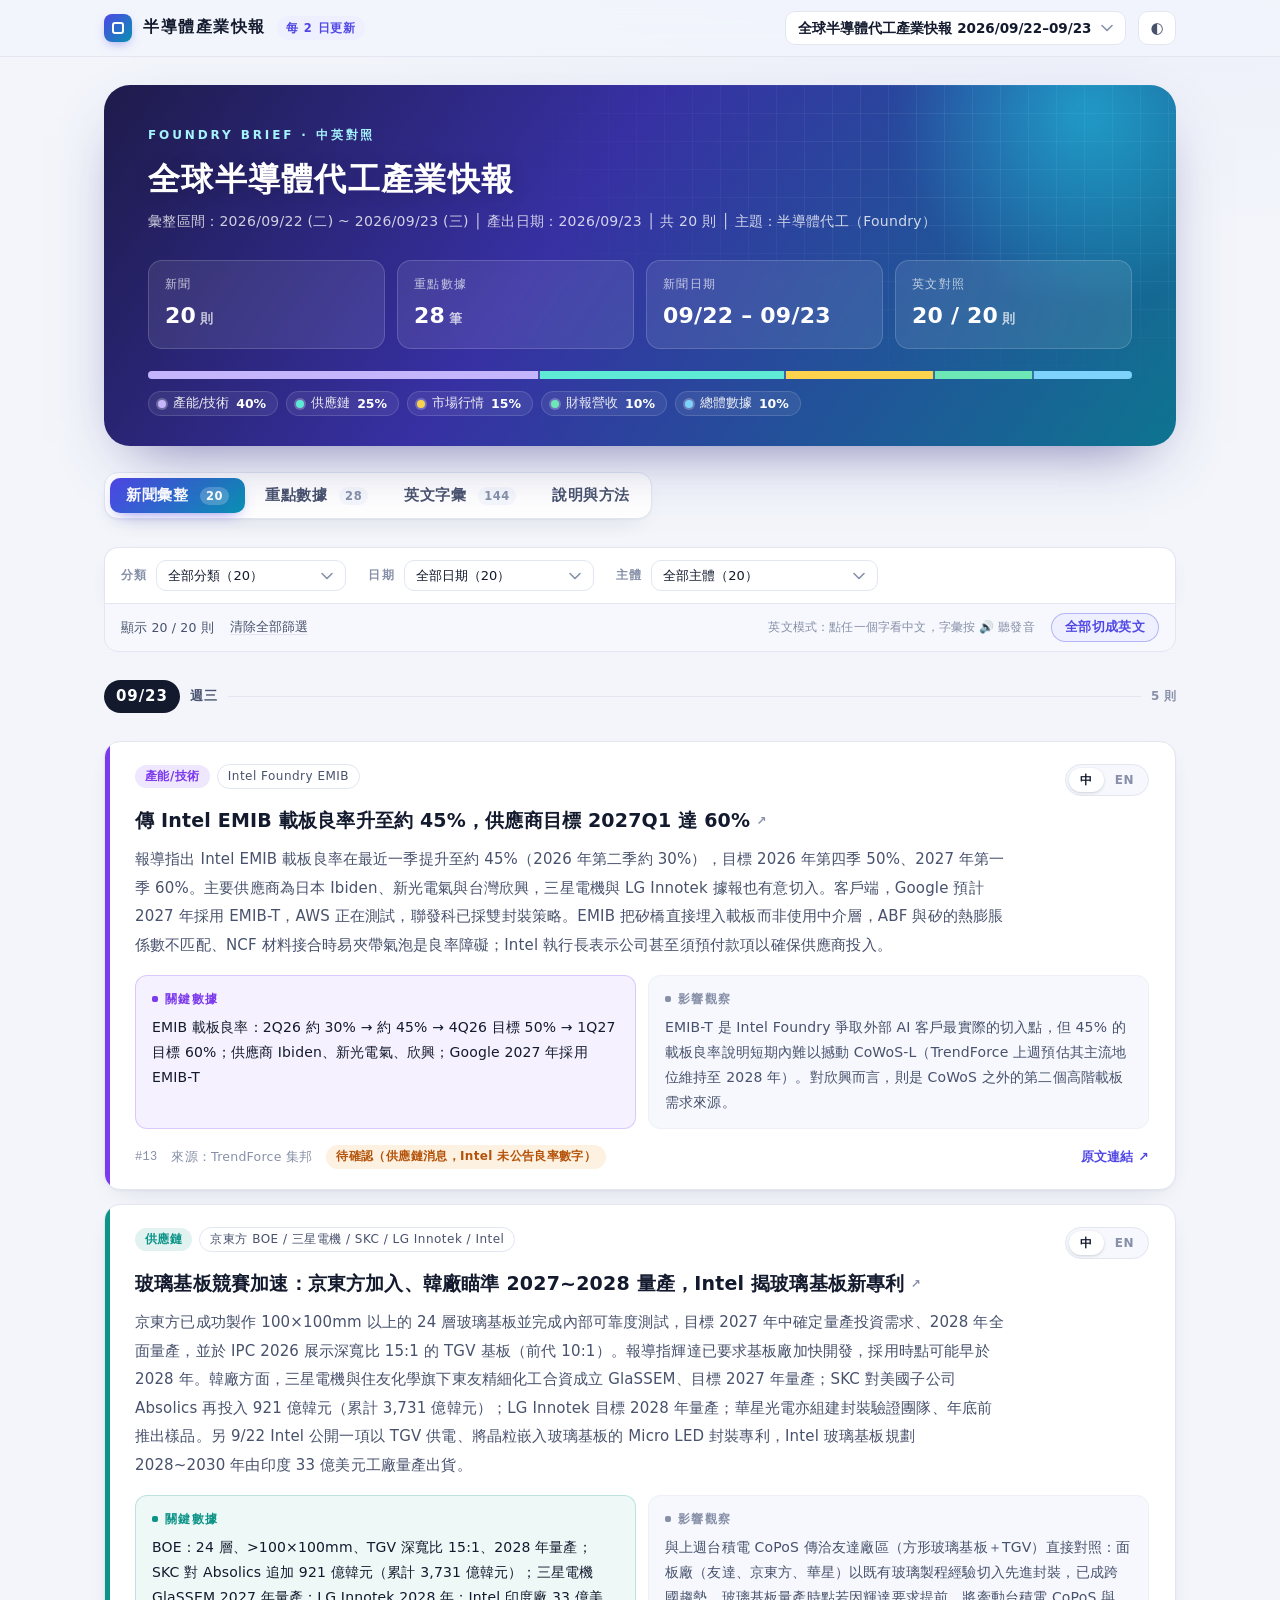
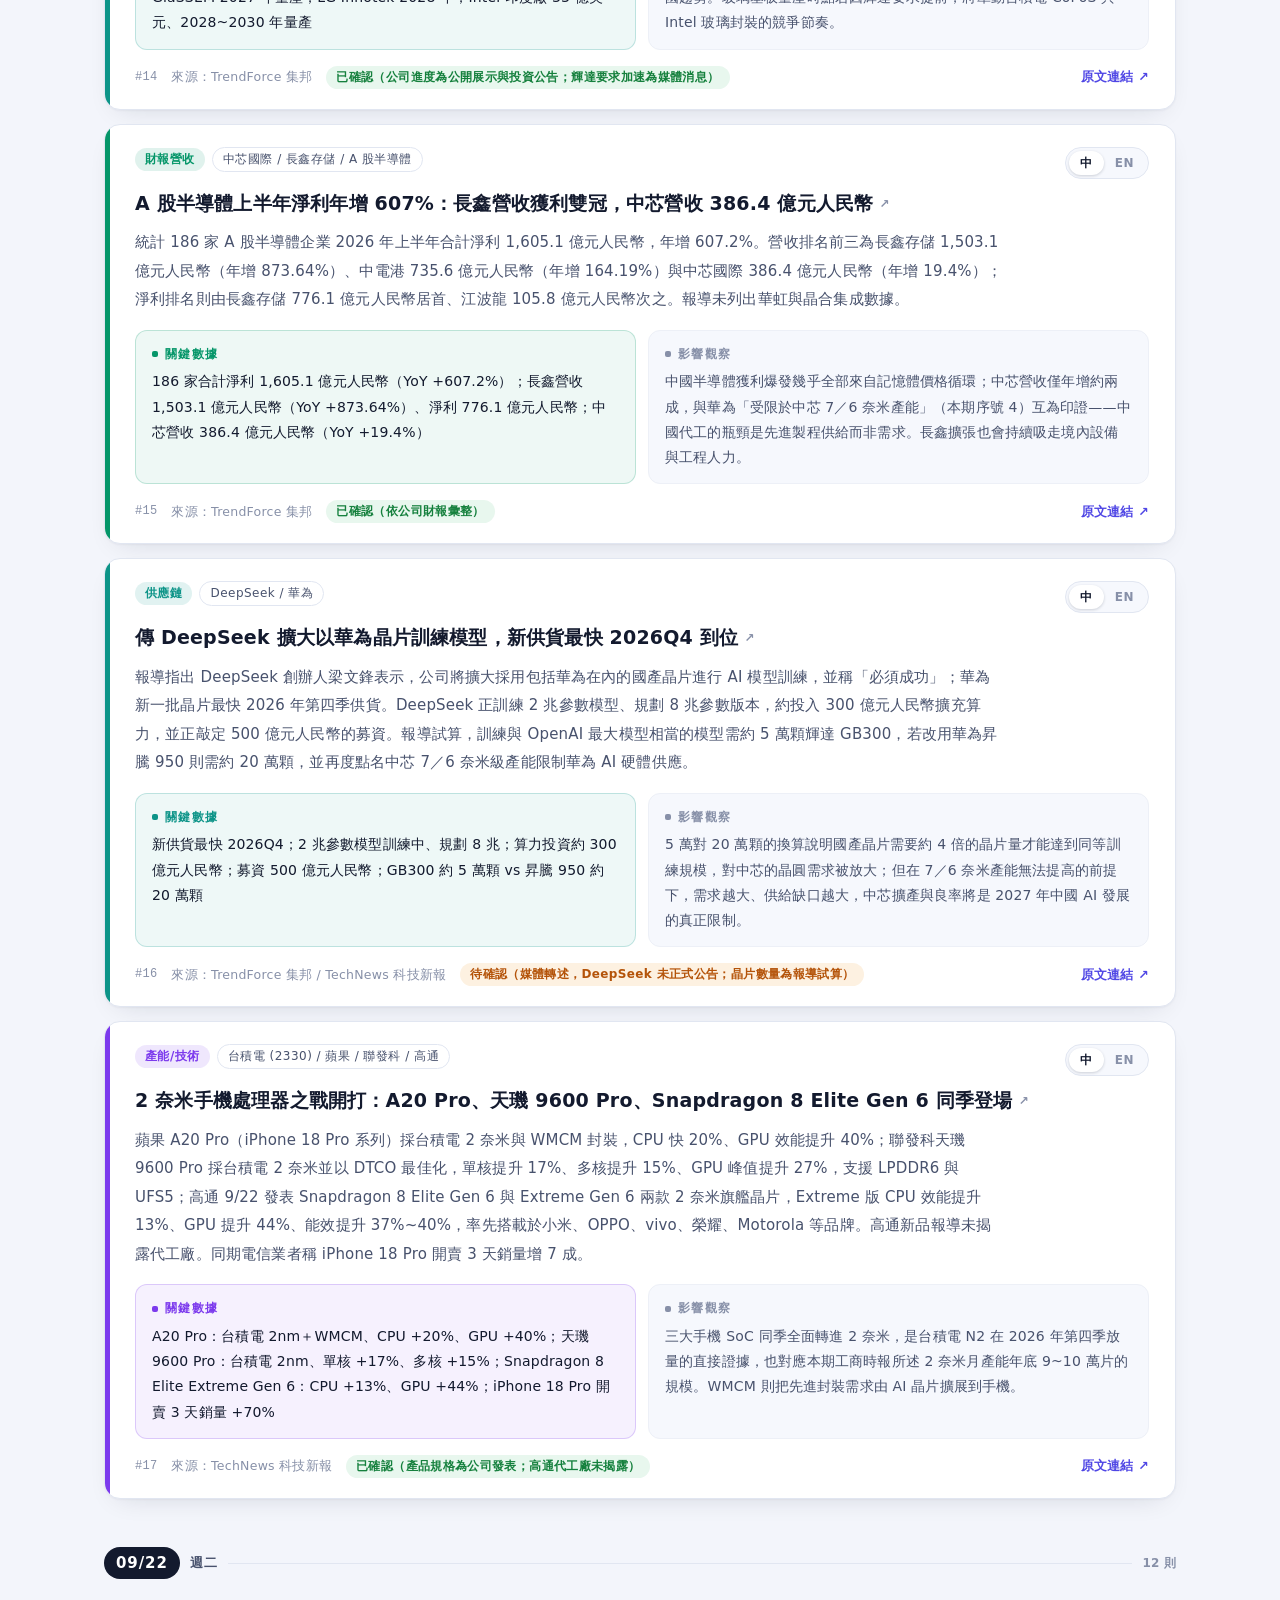
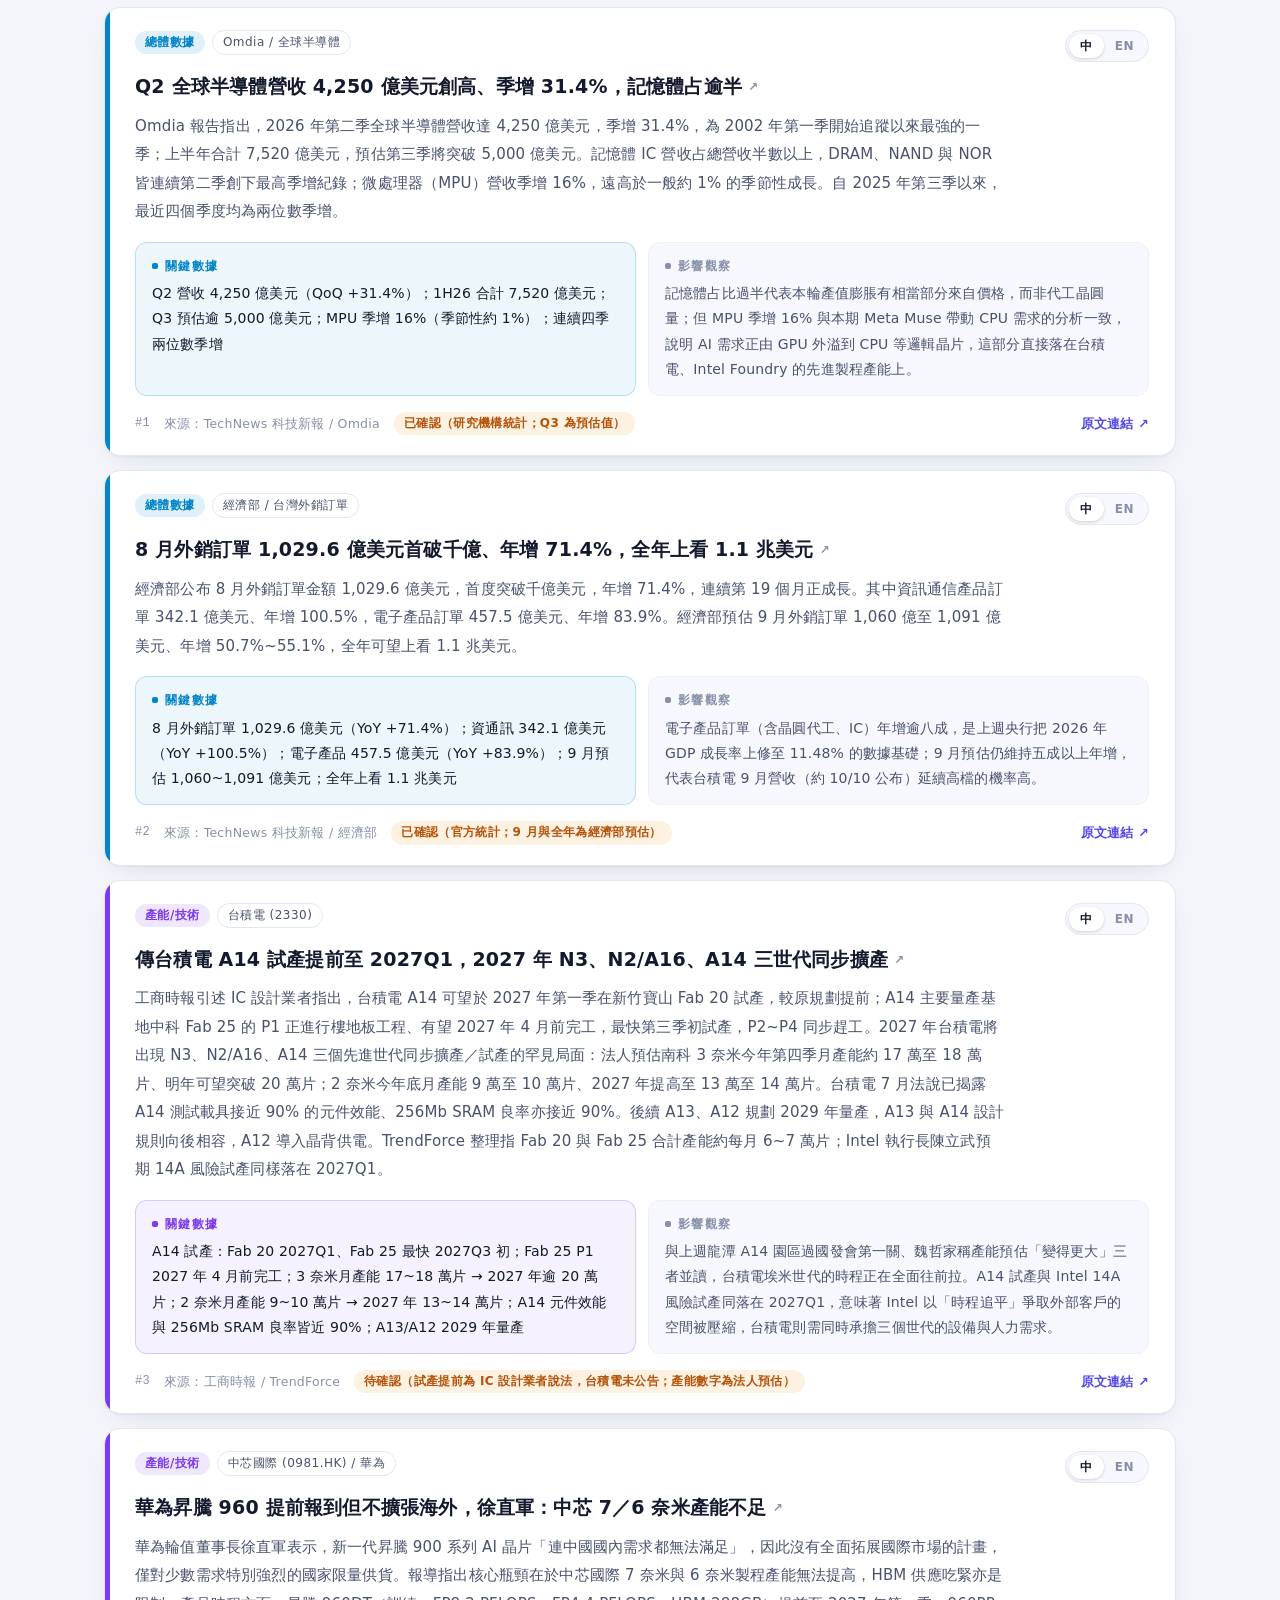
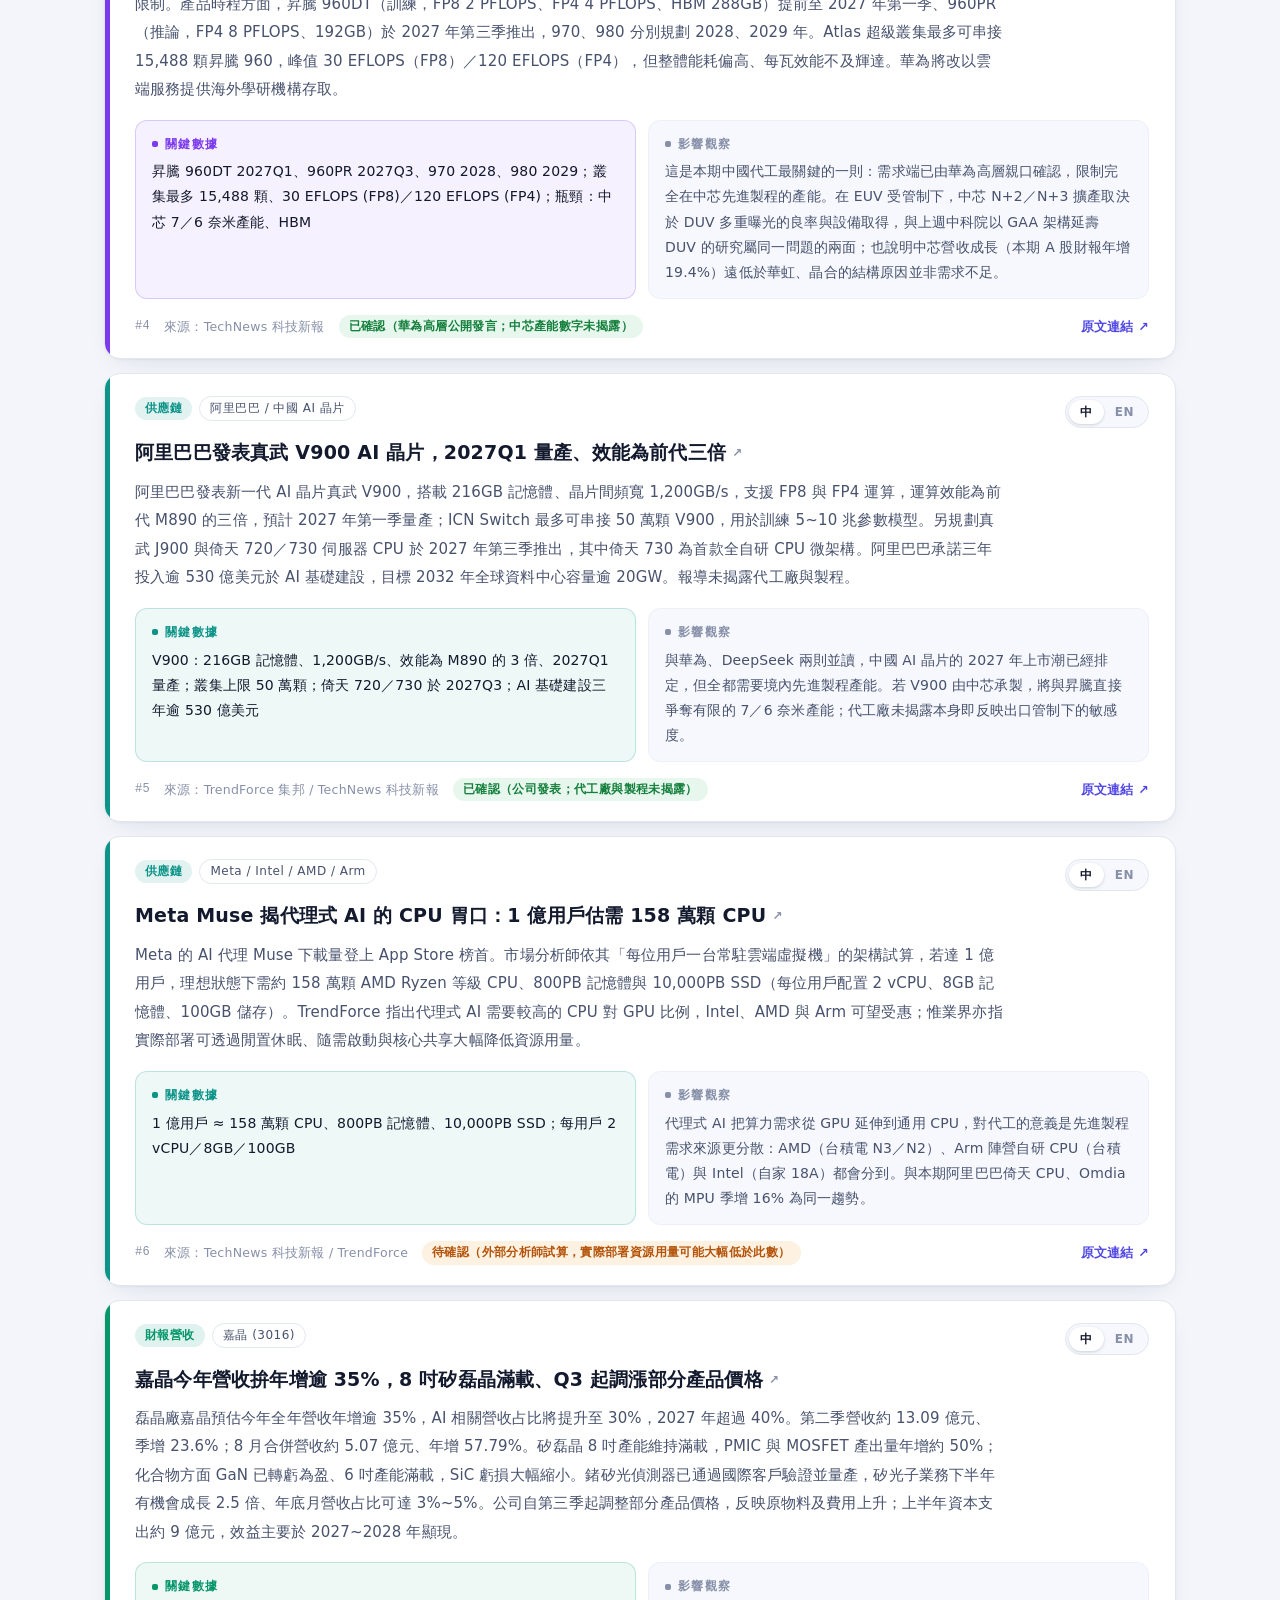
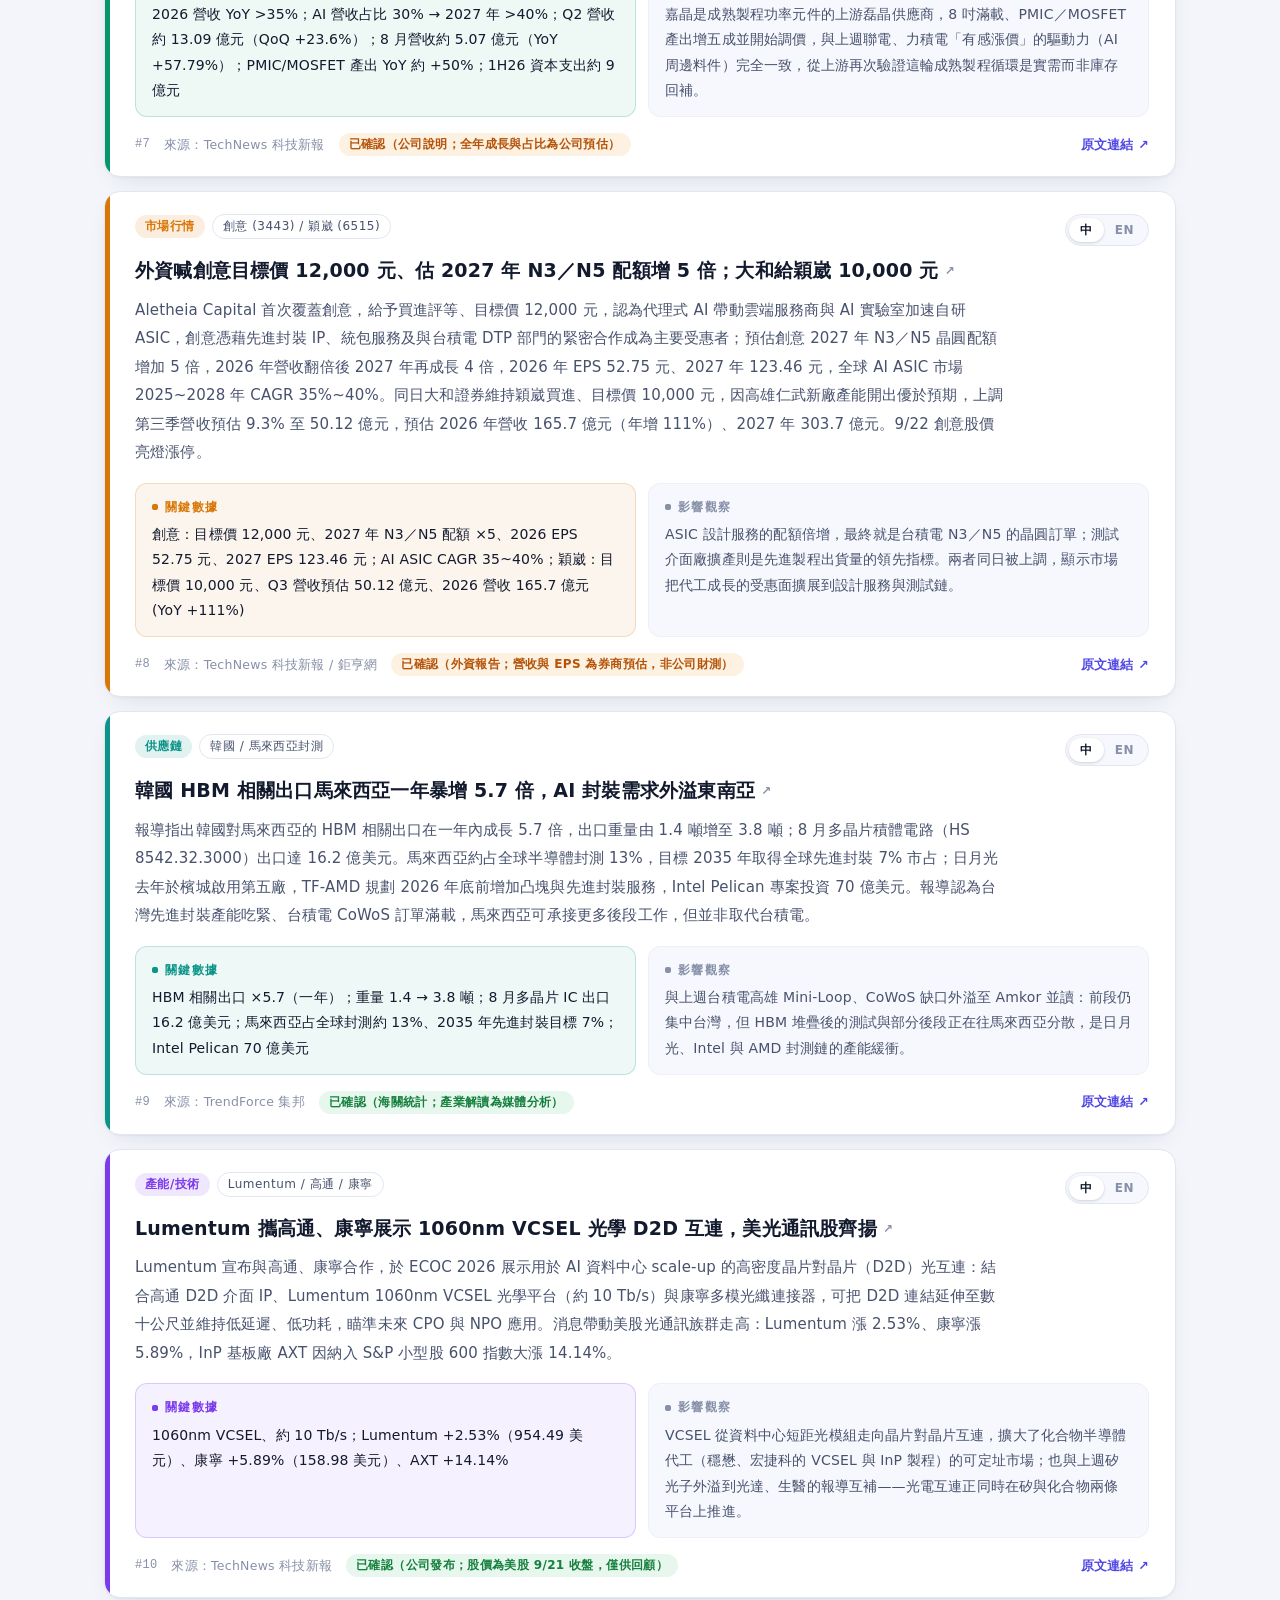
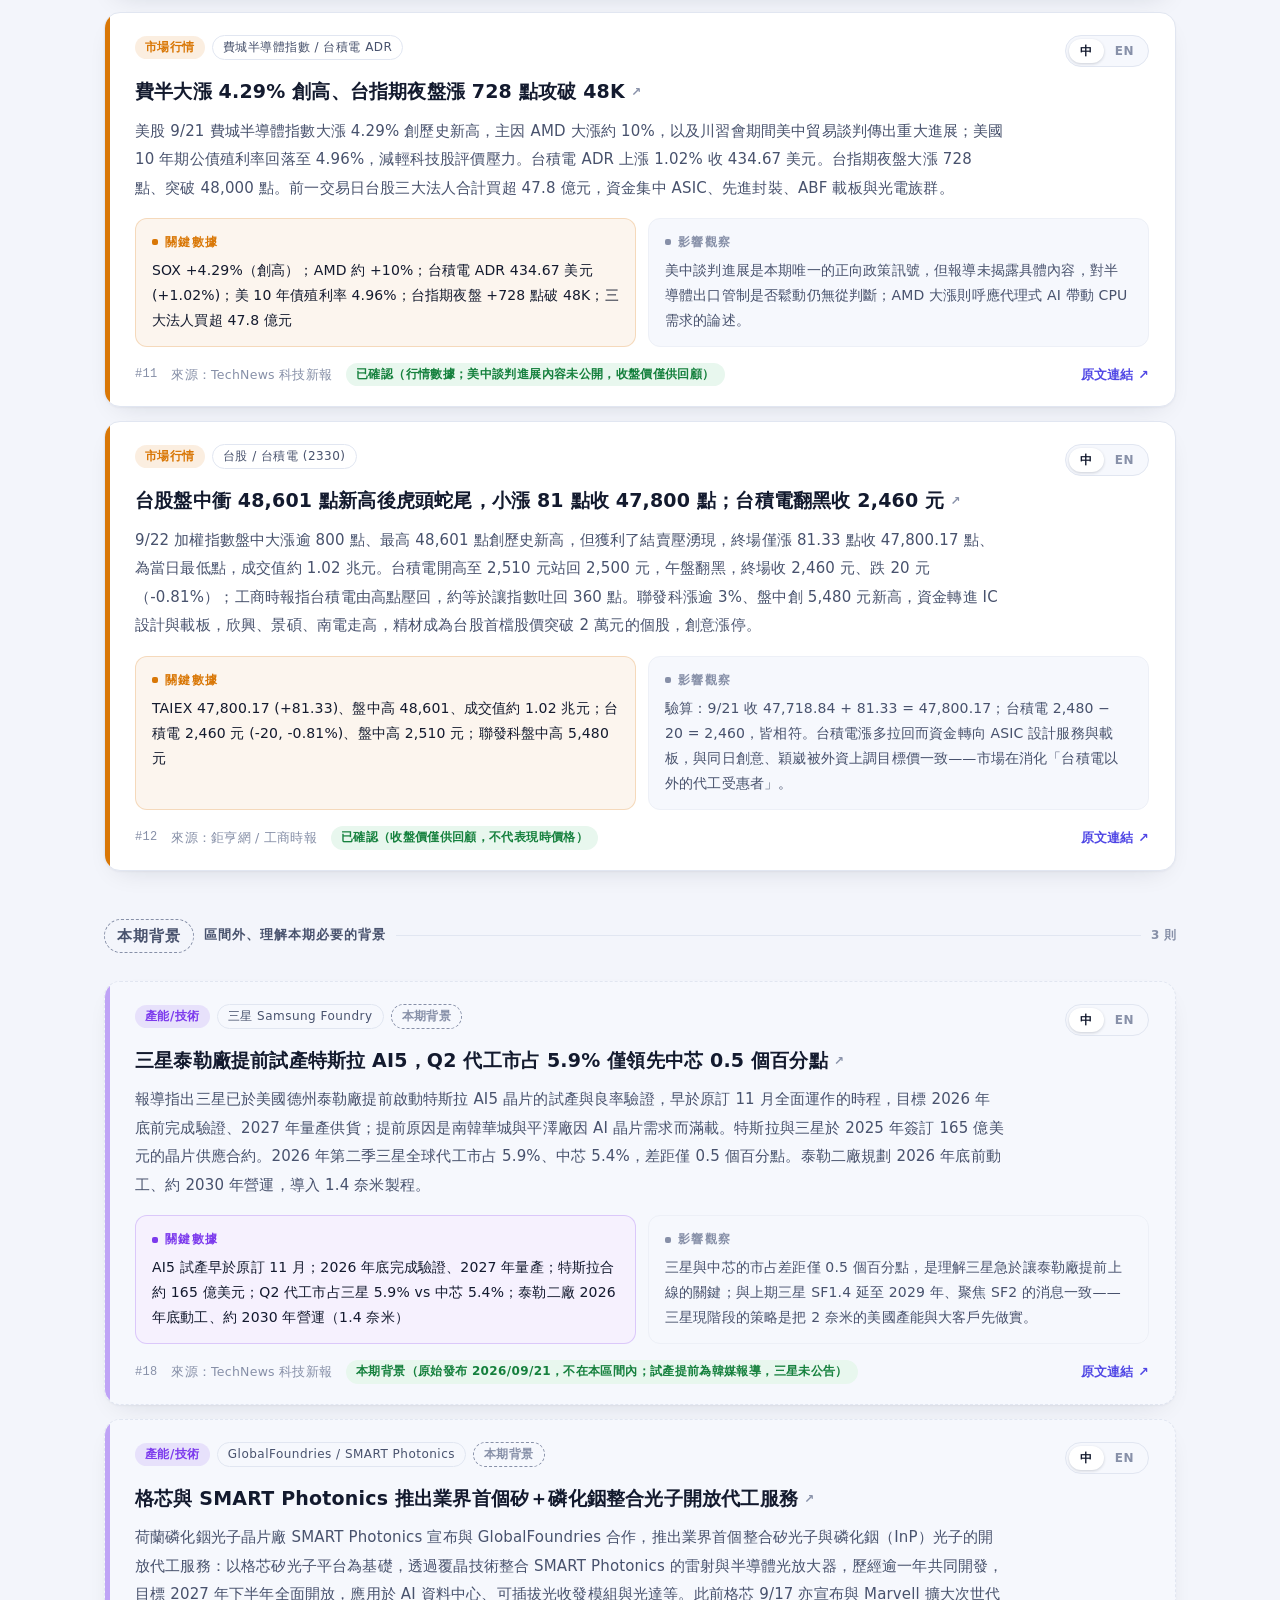
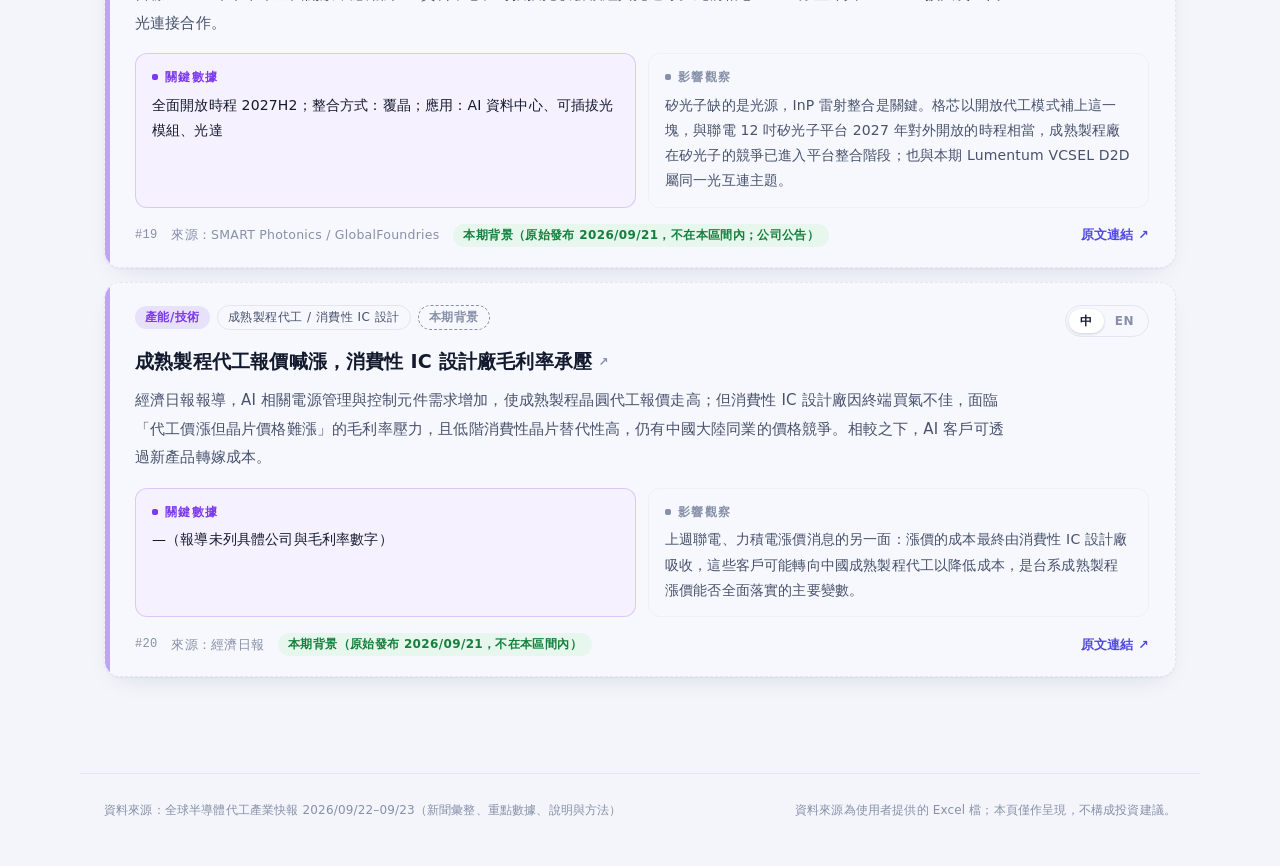
==== commit b8123e9b: "Add click-to-translate for every English word, finance vocab and speech - New data/en/glossary.json " ====
--- a/index.html
+++ b/index.html
@@ -108,6 +108,7 @@
         <div class="filter-foot">
           <span id="result-count" class="muted"></span>
           <button id="btn-reset" class="linkbtn" type="button">清除全部篩選</button>
+          <span id="en-hint" class="en-hint" hidden></span>
           <button id="btn-all-lang" class="btn lang-all" type="button" data-to="en" hidden>全部切成英文</button>
         </div>
       </div>
@@ -137,6 +138,13 @@
               <option value="saved">我的單字本（跨期收藏）</option>
             </select>
           </label>
+          <label class="fsel"><span>類型</span>
+            <select id="s-vtype">
+              <option value="">全部字彙</option>
+              <option value="fin">只看財經用語</option>
+              <option value="general">只看一般字彙</option>
+            </select>
+          </label>
           <label class="fcheck"><input id="c-vhide" type="checkbox"> 遮住中文（自我測驗，點一下看答案）</label>
         </div>
         <div class="filter-foot">
--- a/assets/app.css
+++ b/assets/app.css
@@ -389,25 +389,82 @@
 }
 html[data-theme="dark"] mark.vw:hover::after,html[data-theme="dark"] mark.vw:focus::after{background:#e7eaf6;color:#131a2e}
 
+/* 螢光筆字彙的查字視窗開著時，不要再疊一個滑過提示 */
+mark.vw.is-pop::after{display:none}
+mark.vw.is-pop{background:var(--hl)}
+
+/* 英文內文的一般字：點一下查中文 */
+.card.is-en .w{cursor:pointer;border-radius:3px;transition:background .12s}
+.card.is-en .w:hover{background:color-mix(in srgb,var(--brand) 12%,transparent);text-decoration:underline dotted color-mix(in srgb,var(--brand) 60%,transparent);text-underline-offset:4px}
+.card.is-en .w.is-pop{background:color-mix(in srgb,var(--brand) 20%,transparent)}
+.card.is-en h3 .ext{margin-left:8px;font-size:13px;color:var(--ink-3);text-decoration:none}
+.card.is-en h3 .ext:hover{color:var(--brand)}
+
+/* 朗讀按鈕 */
+.say{
+  display:inline-flex;align-items:center;justify-content:center;flex:none;cursor:pointer;
+  width:26px;height:26px;padding:0;border-radius:50%;
+  border:1px solid color-mix(in srgb,var(--brand) 30%,transparent);
+  background:var(--surface);color:var(--brand);transition:background .15s,color .15s;
+}
+.say:hover{background:var(--brand);color:#fff}
+.say:active{transform:scale(.94)}
+
+/* 查字小視窗 */
+#wpop{
+  position:absolute;z-index:60;width:max-content;min-width:180px;max-width:min(320px,calc(100vw - 16px));
+  background:var(--surface);color:var(--ink);border:1px solid var(--rule);border-radius:14px;
+  box-shadow:0 18px 44px -14px rgba(19,26,46,.45);padding:12px 14px 12px;
+}
+#wpop .wp-head{display:flex;align-items:center;gap:8px}
+#wpop .wp-head b{font-family:var(--en);font-size:18px;font-weight:800;letter-spacing:0}
+#wpop .wp-head em{font-style:normal;font-size:11px;font-weight:700;color:var(--c-emerald);background:color-mix(in srgb,var(--c-emerald) 14%,transparent);padding:0 7px;border-radius:999px}
+#wpop .wp-close{margin-left:auto;border:0;background:none;color:var(--ink-3);font-size:20px;line-height:1;cursor:pointer;padding:0 2px}
+#wpop .wp-close:hover{color:var(--ink)}
+#wpop .wp-zh{margin:6px 0 10px;font-size:15px;line-height:1.6;color:var(--ink-2)}
+#wpop .wp-save{
+  font-family:var(--sans);font-size:12.5px;font-weight:600;cursor:pointer;
+  border:1px solid var(--rule);background:var(--surface-2);color:var(--ink-2);
+  padding:4px 11px;border-radius:999px;
+}
+#wpop .wp-save:hover{border-color:#eab308;color:#a16207}
+#wpop .wp-save.is-saved{background:color-mix(in srgb,#eab308 14%,var(--surface));border-color:color-mix(in srgb,#eab308 55%,transparent);color:#a16207}
+html[data-theme="dark"] #wpop .wp-save.is-saved,html[data-theme="dark"] #wpop .wp-save:hover{color:#facc15}
+
+.en-hint{font-size:12px;color:var(--ink-3);margin-left:auto}
+.en-hint + .lang-all{margin-left:0}
+
 .vocab{
   display:flex;flex-wrap:wrap;align-items:center;gap:8px;
   margin-top:14px;padding-top:14px;border-top:1px dashed var(--rule);
 }
 .vocab-k{font-family:var(--en);font-size:11.5px;font-weight:800;letter-spacing:.14em;text-transform:uppercase;color:var(--brand);margin-right:4px}
+/* 字彙卡：左邊 🔊 朗讀，其餘部分點一下收藏 */
 .vchip{
-  display:inline-flex;align-items:baseline;gap:7px;cursor:pointer;max-width:100%;text-align:left;
-  font-family:var(--sans);font-size:13px;line-height:1.5;
-  padding:4px 10px 4px 12px;border-radius:999px;
+  display:inline-flex;align-items:center;gap:2px;max-width:100%;
+  padding:3px 4px 3px 4px;border-radius:999px;
   background:var(--brand-soft);border:1px solid transparent;color:var(--ink);
   transition:border-color .15s,background .15s;
 }
 .vchip:hover{border-color:color-mix(in srgb,var(--brand) 45%,transparent)}
-.vchip b{font-family:var(--en);font-weight:700}
-.vchip span{color:var(--ink-2);font-size:12.5px}
-.vchip i{font-style:normal;color:var(--ink-3);font-size:13px}
+.vchip .say{width:24px;height:24px;border-color:transparent;background:none}
+.vchip .say:hover{background:var(--brand);color:#fff}
+.vsave{
+  display:inline-flex;align-items:baseline;gap:7px;cursor:pointer;text-align:left;min-width:0;
+  font-family:var(--sans);font-size:13px;line-height:1.5;color:inherit;
+  background:none;border:0;padding:1px 8px 1px 4px;border-radius:999px;
+}
+.vsave b{font-family:var(--en);font-weight:700}
+.vsave span{color:var(--ink-2);font-size:12.5px}
+.vsave i{font-style:normal;color:var(--ink-3);font-size:13px}
+.vsave em,.vcard .vfin{
+  font-style:normal;font-size:10.5px;font-weight:700;letter-spacing:.04em;align-self:center;
+  color:var(--c-emerald);background:color-mix(in srgb,var(--c-emerald) 14%,transparent);
+  padding:0 6px;border-radius:999px;line-height:1.7;
+}
+.vchip.fin{background:color-mix(in srgb,var(--c-emerald) 9%,var(--surface))}
 .vchip.is-saved{border-color:color-mix(in srgb,#eab308 55%,transparent);background:color-mix(in srgb,#eab308 14%,var(--surface))}
-.vchip.is-saved i{color:#ca8a04}
-
+.vchip.is-saved .vsave i{color:#ca8a04}
 .card-foot{
   display:flex;flex-wrap:wrap;gap:8px 14px;align-items:center;
   margin-top:16px;font-size:12.5px;color:var(--ink-3);letter-spacing:.02em;
@@ -456,7 +513,12 @@
   padding:16px 18px 14px;box-shadow:var(--shadow);
   border-top:3px solid var(--c,var(--brand));   /* 收藏清單沒有分類時用品牌色 */
 }
-.vcard .vt{font-family:var(--en);font-size:18px;font-weight:800;line-height:1.35;color:var(--ink);padding-right:30px}
+.vcard .vt{
+  display:flex;align-items:center;gap:8px;cursor:pointer;
+  font-family:var(--en);font-size:18px;font-weight:800;line-height:1.35;color:var(--ink);padding-right:30px;
+}
+.vcard .vt:hover span{color:var(--brand)}
+.vcard .vfin{display:inline-block;margin-bottom:6px}
 .vcard .vz{margin-top:4px;font-size:14.5px;color:var(--ink-2);font-weight:600}
 .vcard .vc{
   margin-top:10px;padding-top:9px;border-top:1px solid var(--rule-soft);
@@ -547,6 +609,7 @@
   .fsel > span{width:34px}
   .fsel select{flex:1 1 auto;min-width:0;max-width:none}
   .lang-all{margin-left:0}
+  .en-hint{margin-left:0;width:100%}
   .card{padding:18px 16px 16px 20px}
   .card h3,.card.is-en h3{font-size:17px}
   .card-top{flex-wrap:wrap}
@@ -566,7 +629,7 @@
 }
 
 @media print{
-  .topbar,.filters,.tabs,.foot,#drop-veil,.lang{display:none!important}
+  .topbar,.filters,.tabs,.foot,#drop-veil,.lang,.say,#wpop{display:none!important}
   body{background:#fff;font-size:11pt}
   .wrap{max-width:none;padding:0}
   .hero{box-shadow:none;-webkit-print-color-adjust:exact;print-color-adjust:exact}
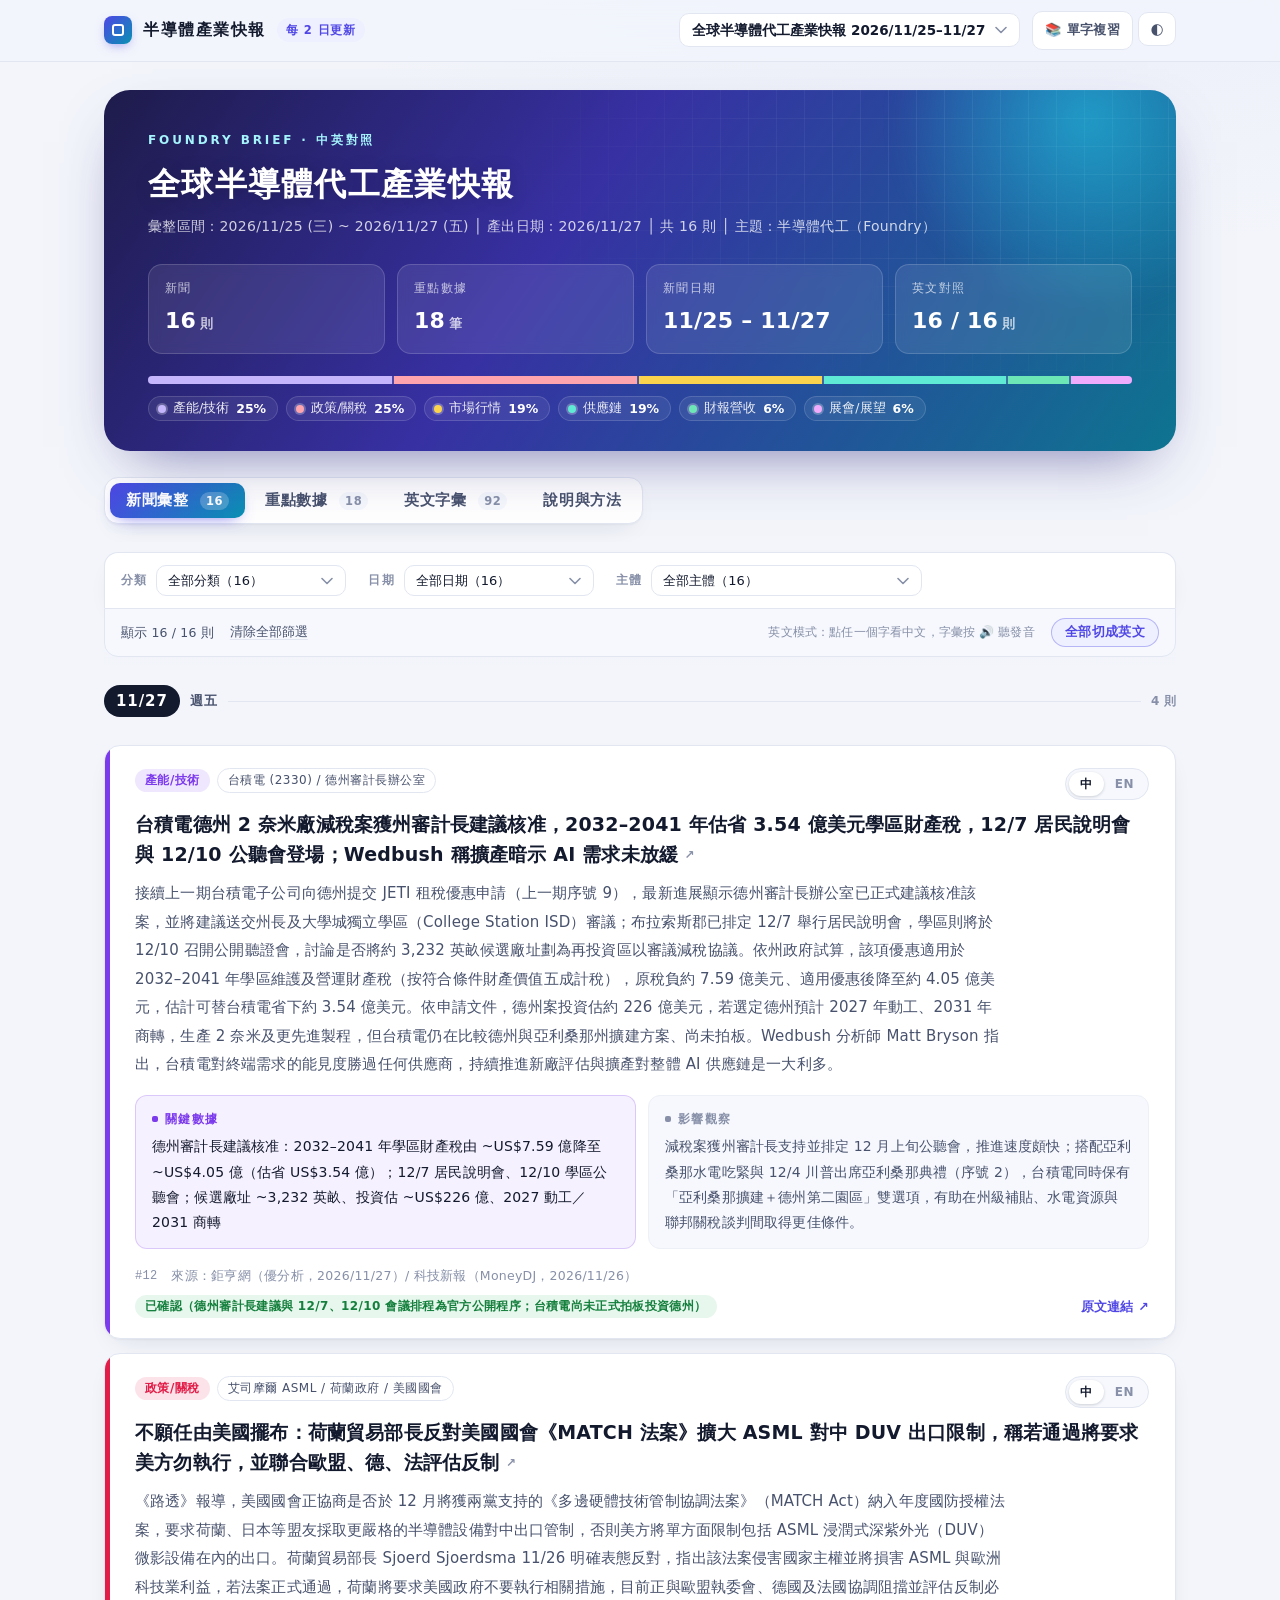
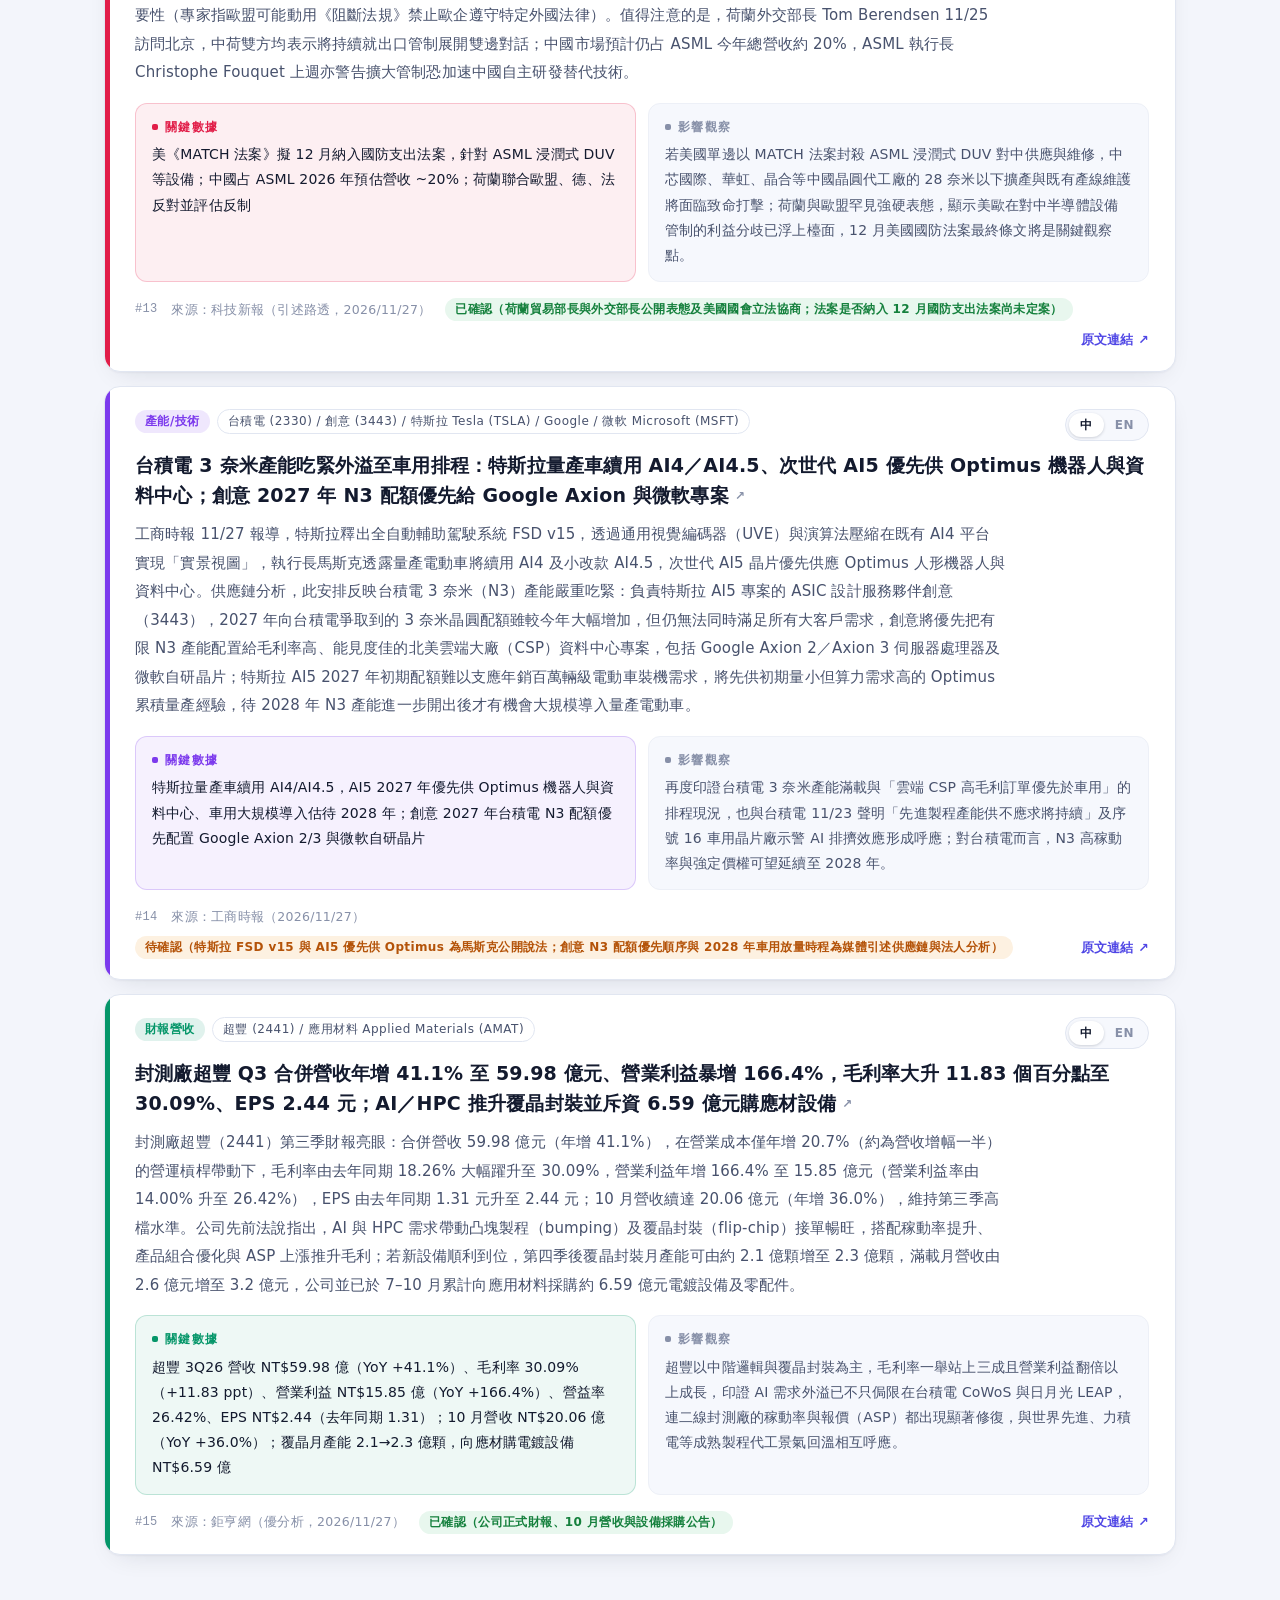
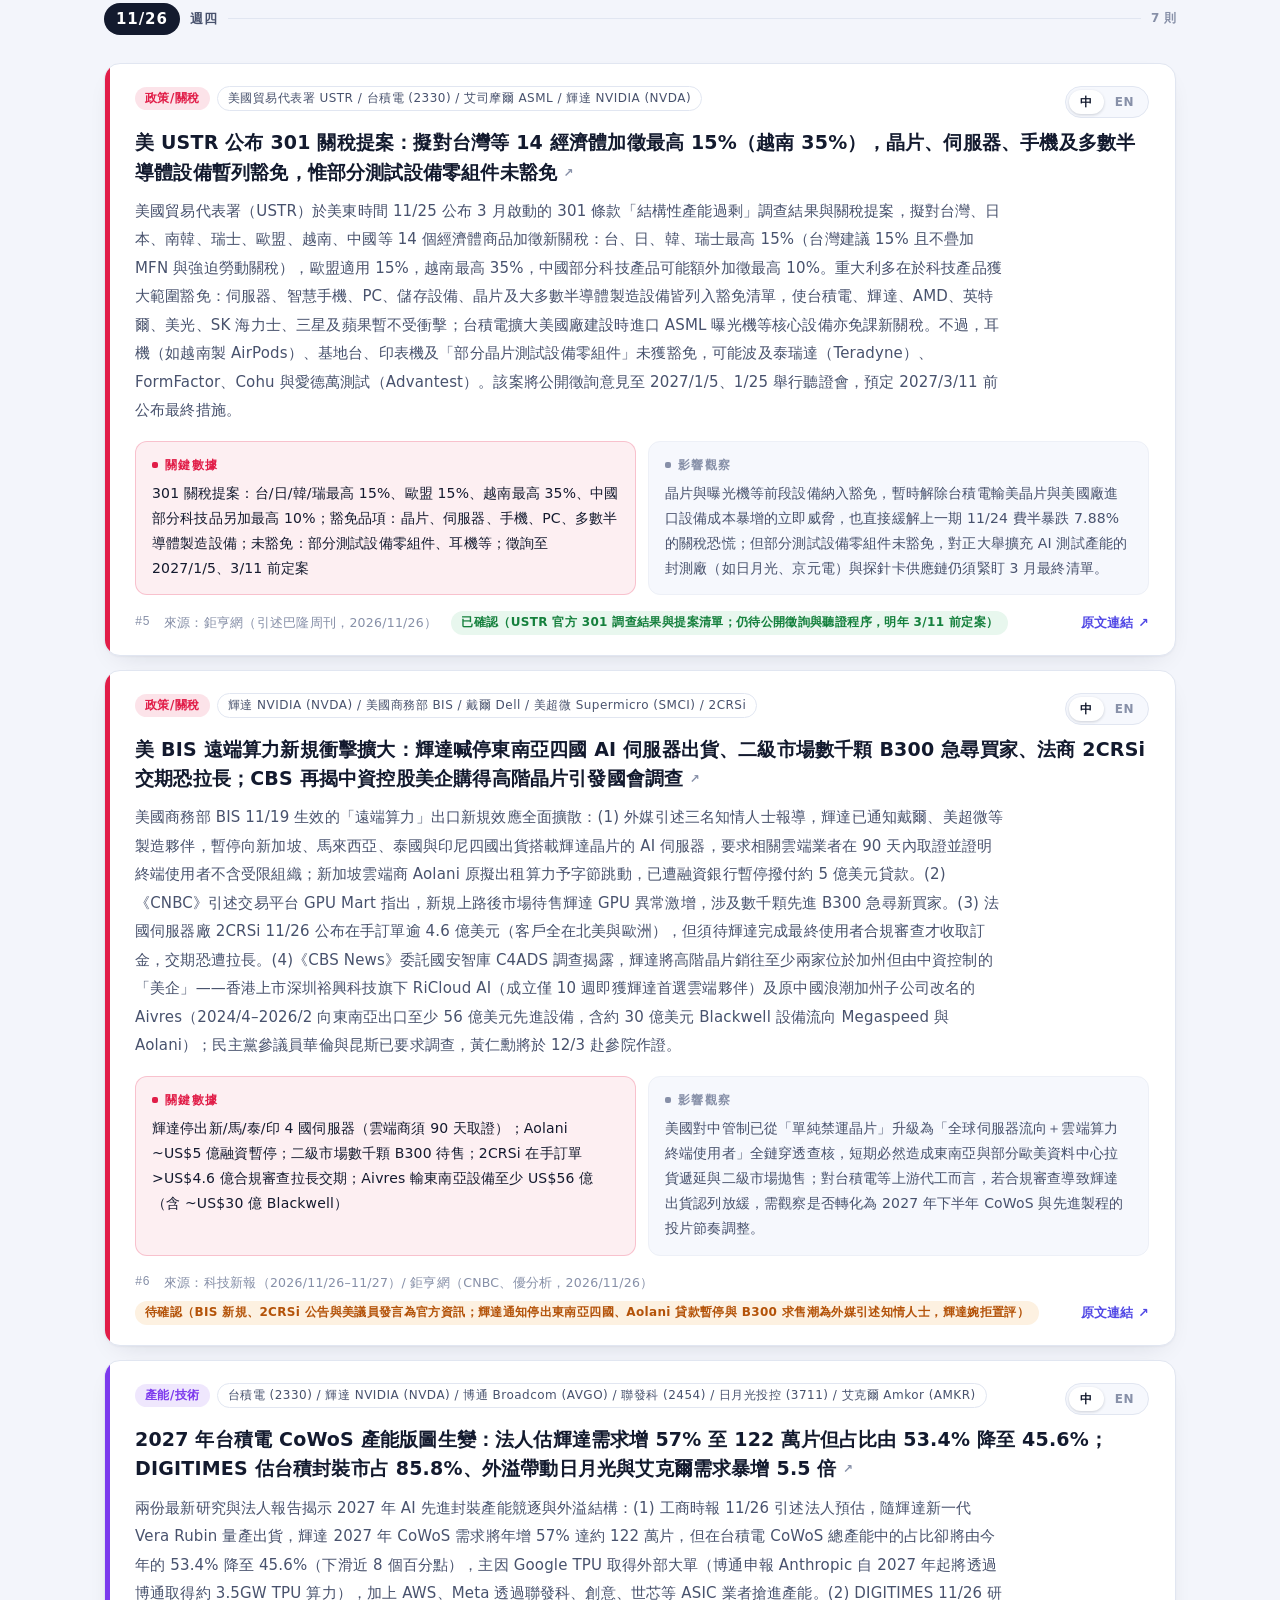
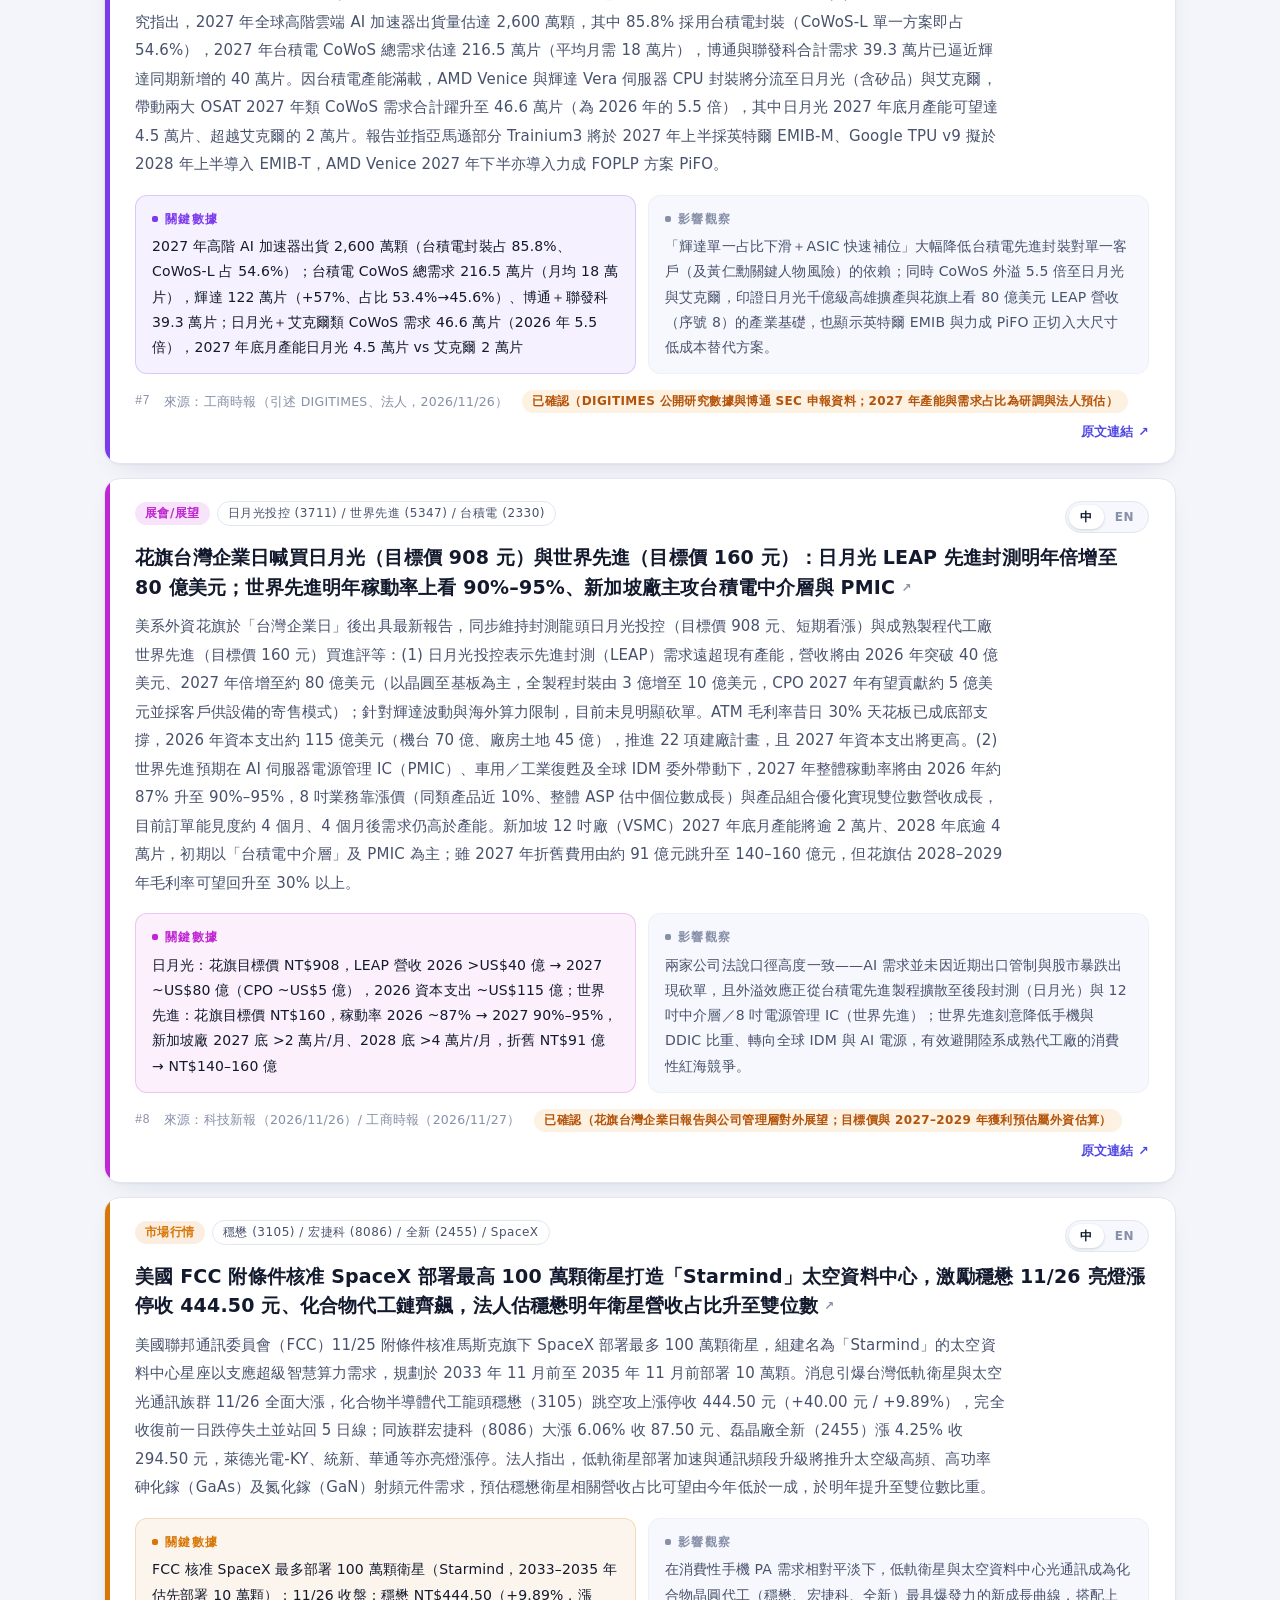
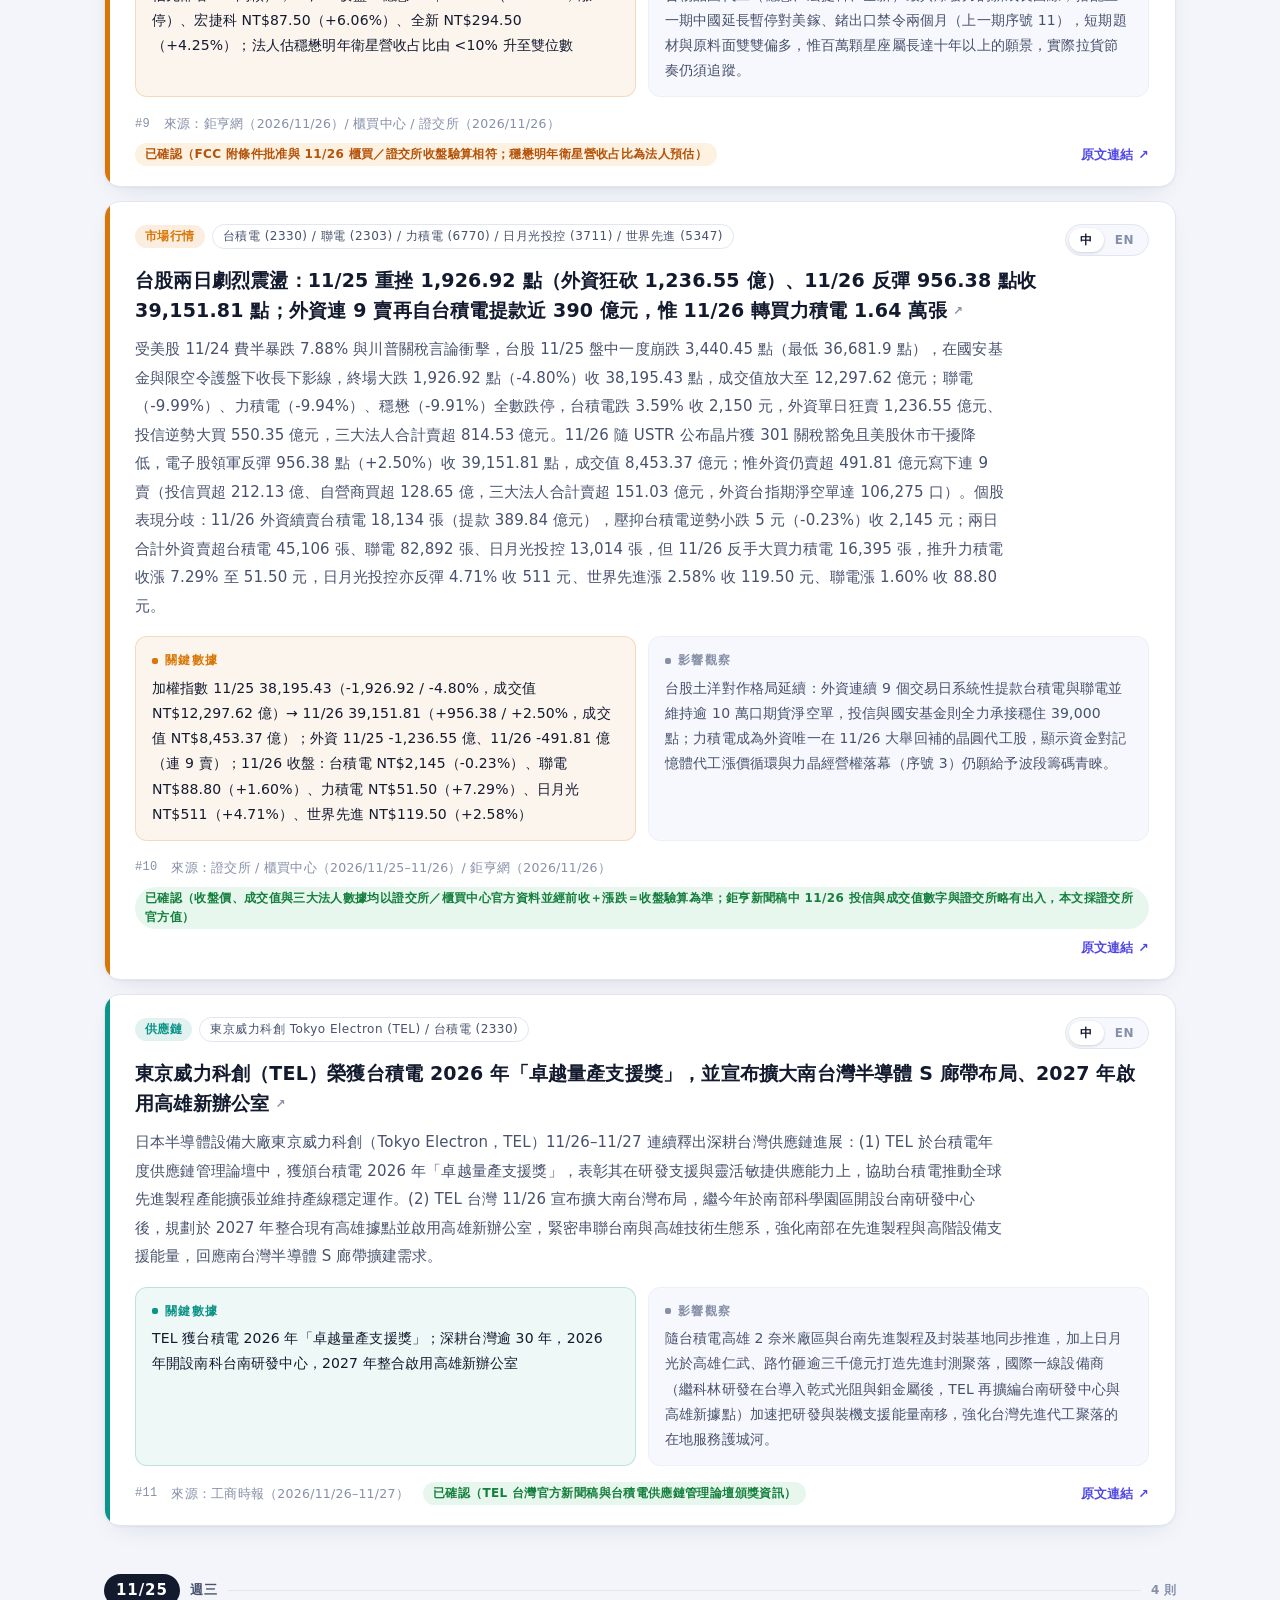
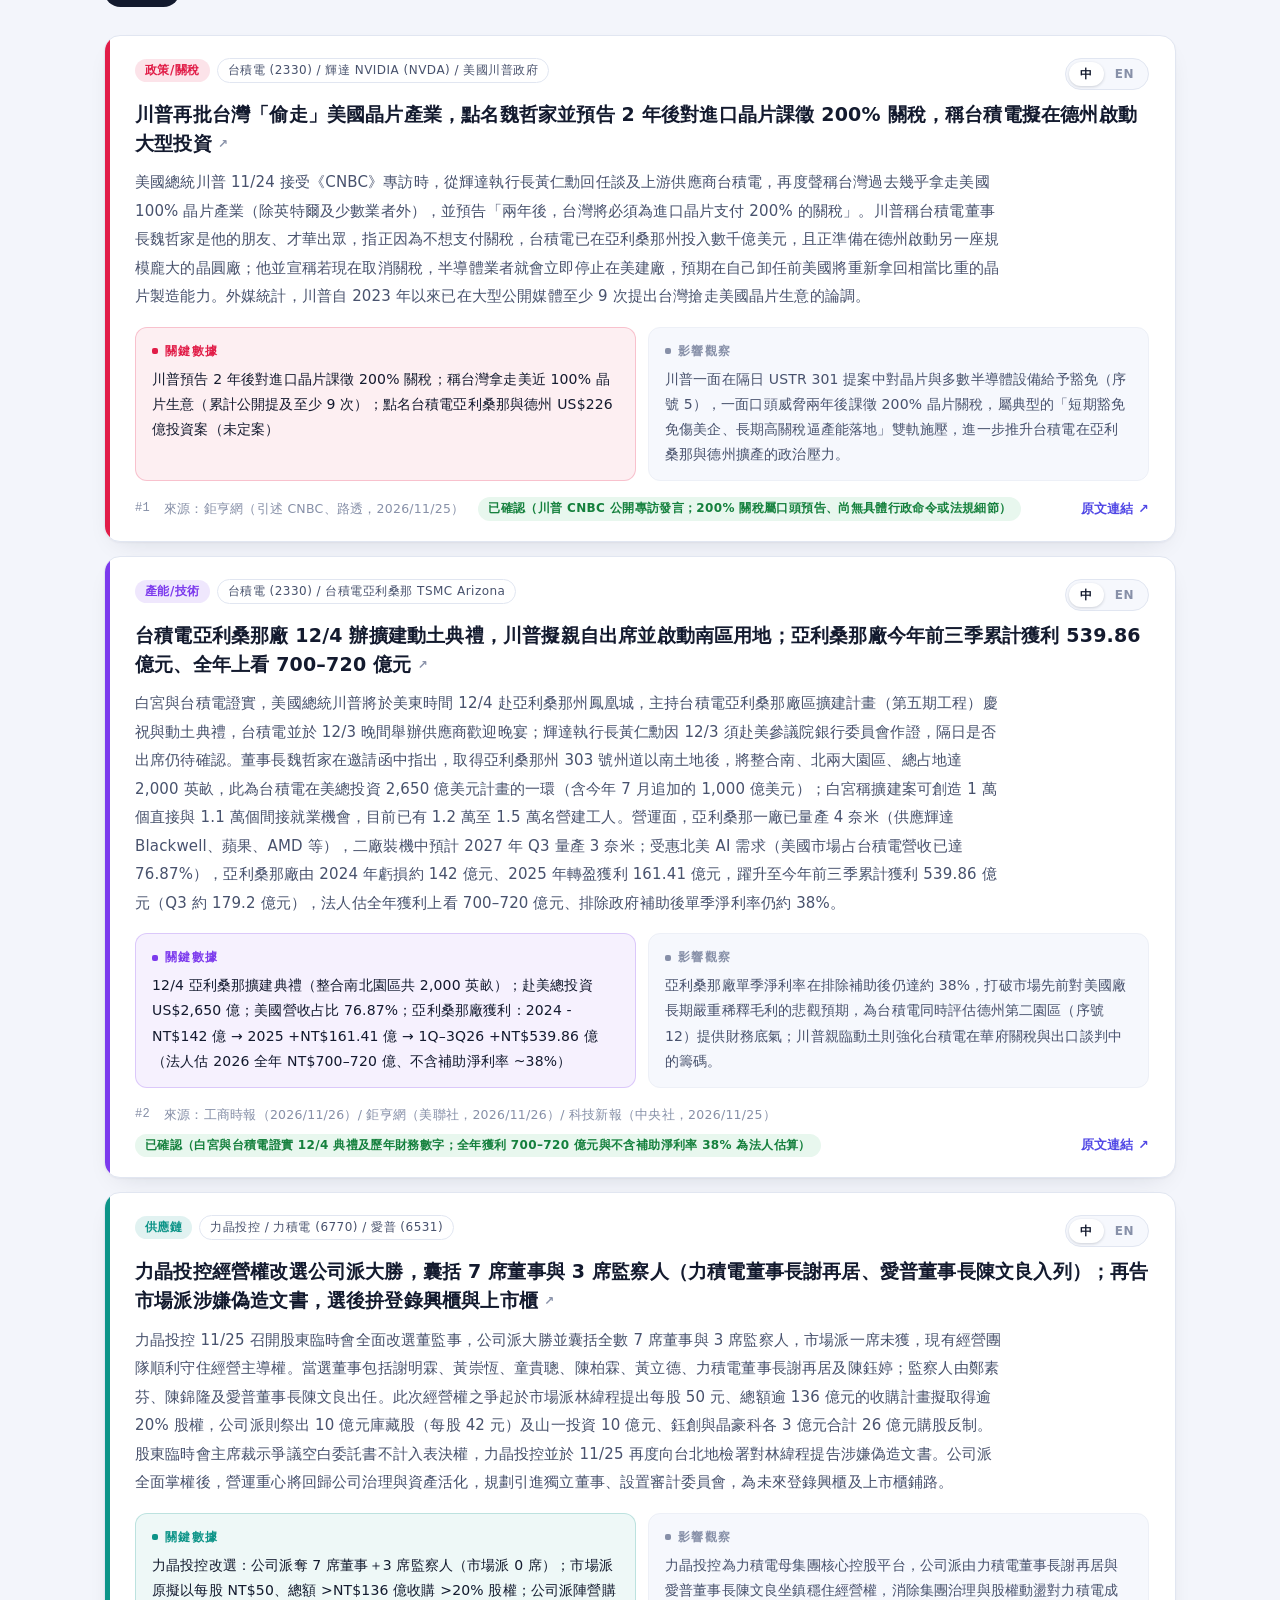
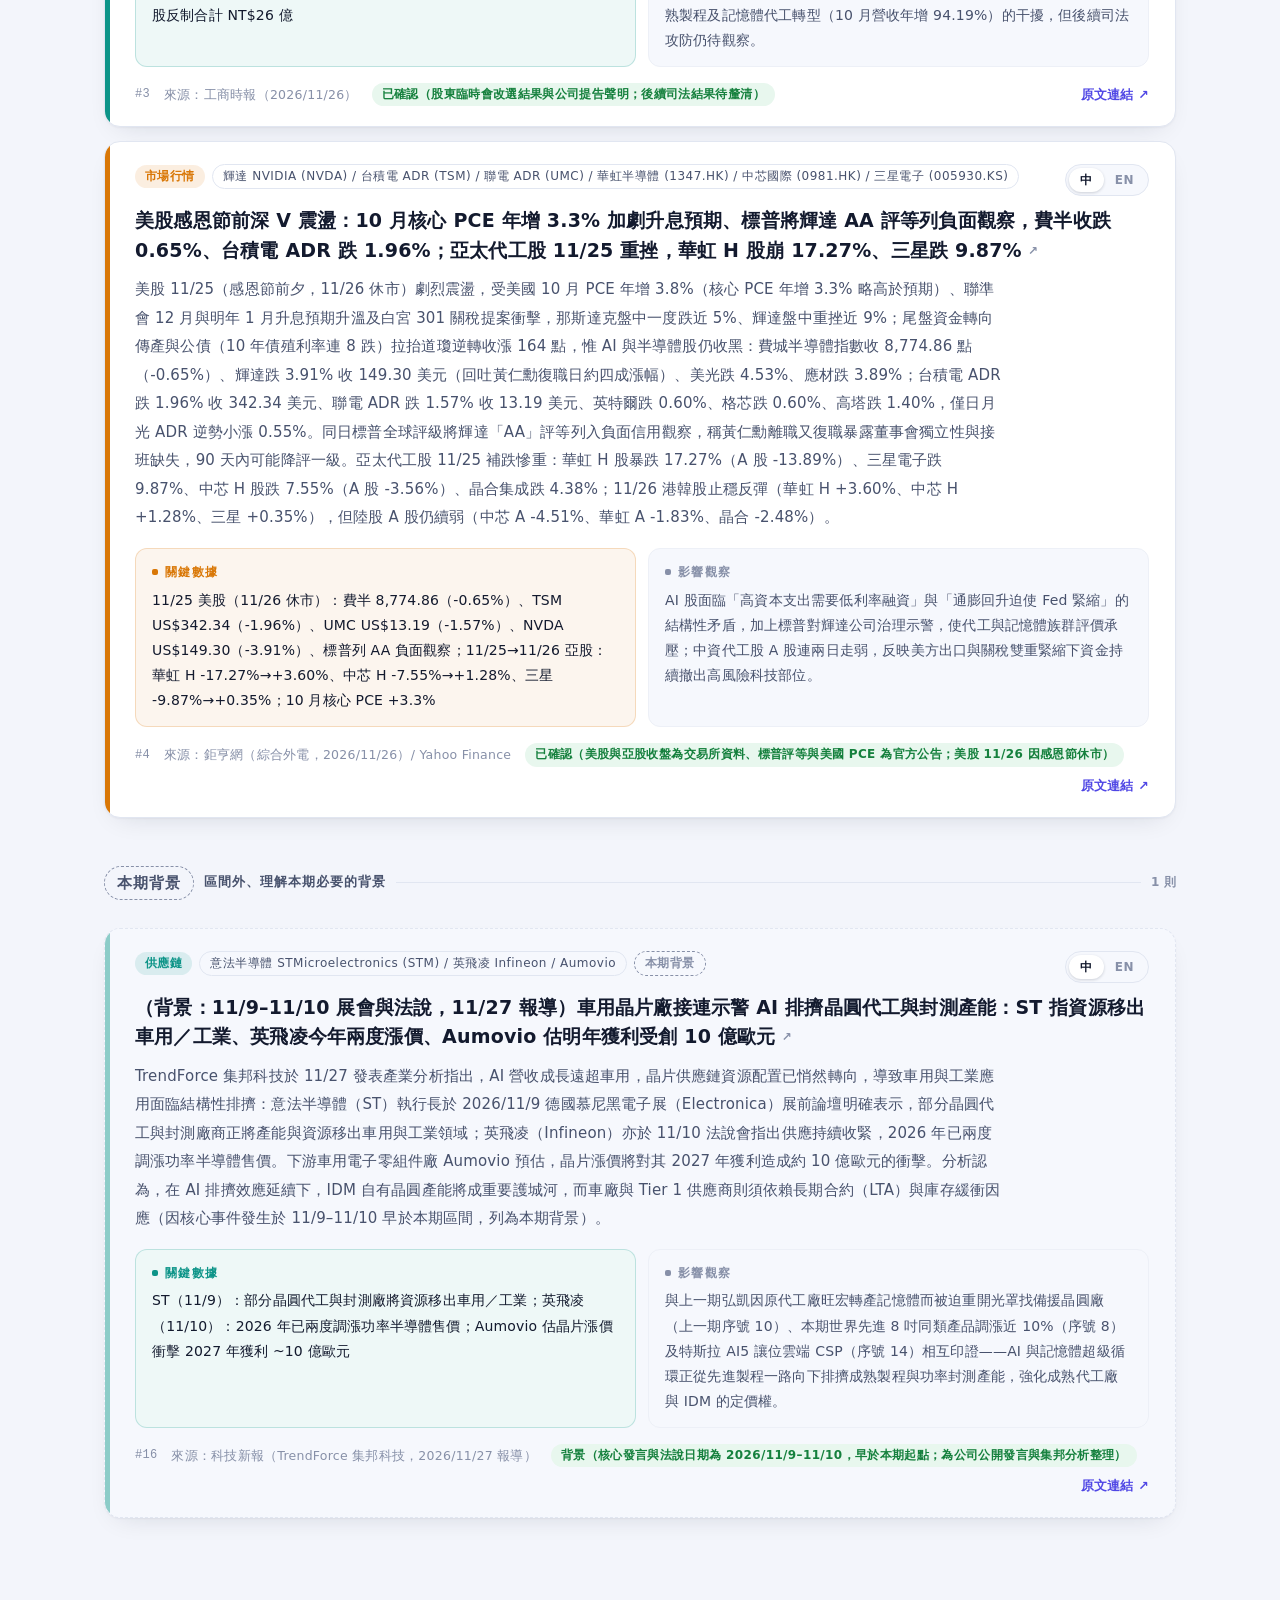
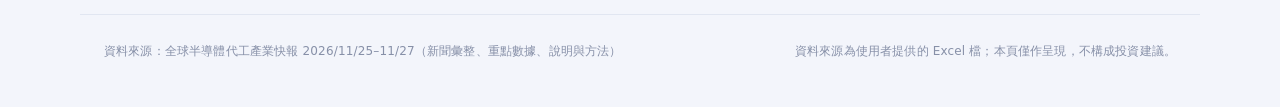
==== commit ea7c5634: "Merge News Vocab flashcards into the site and sync the wordbook - study/: the flashcard + spaced-rep" ====
--- a/index.html
+++ b/index.html
@@ -24,14 +24,18 @@
 <meta property="og:url" content="https://jasonzhi731.github.io/news-wab/">
 <meta property="og:title" content="半導體產業快報">
 <meta property="og:description" content="每 2 日更新：晶圓代工新聞與重點數據">
-<meta property="og:image" content="https://jasonzhi731.github.io/news-wab/assets/og-cover.png">
+<meta property="og:image" content="https://jasonzhi731.github.io/news-wab/assets/og-cover.png?v=2">
 <meta property="og:image:width" content="1200">
 <meta property="og:image:height" content="630">
 <meta name="twitter:card" content="summary_large_image">
 <meta name="twitter:title" content="半導體產業快報">
 <meta name="twitter:description" content="每 2 日更新：晶圓代工新聞與重點數據">
-<meta name="twitter:image" content="https://jasonzhi731.github.io/news-wab/assets/og-cover.png">
+<meta name="twitter:image" content="https://jasonzhi731.github.io/news-wab/assets/og-cover.png?v=2">
 <link rel="icon" href="data:image/svg+xml,%3Csvg xmlns='http://www.w3.org/2000/svg' viewBox='0 0 32 32'%3E%3Crect x='3' y='3' width='26' height='26' rx='7' fill='%234f46e5'/%3E%3Crect x='10' y='10' width='12' height='12' rx='2' fill='none' stroke='%23fff' stroke-width='2.4'/%3E%3C/svg%3E">
+<link rel="manifest" href="study/manifest.webmanifest">
+<link rel="apple-touch-icon" href="study/icons/apple-touch-icon.png">
+<meta name="apple-mobile-web-app-capable" content="yes">
+<meta name="apple-mobile-web-app-title" content="半導體快報">
 <link rel="stylesheet" href="assets/app.css">
 <script>
   // 在畫面繪製前套用深淺色，避免閃一下白底
@@ -62,6 +66,7 @@
     </div>
 
     <div class="topbar-tools">
+      <a id="btn-study" class="btn study" href="study/" title="單字複習：閃卡＋間隔重複">📚 單字複習</a>
       <button id="btn-theme" class="btn icon" type="button" title="切換深色 / 淺色">◐</button>
     </div>
   </div>
@@ -148,7 +153,7 @@
           <label class="fcheck"><input id="c-vhide" type="checkbox"> 遮住中文（自我測驗，點一下看答案）</label>
         </div>
         <div class="filter-foot">
-          <span class="muted">已收藏 <b id="v-saved-count">0</b> 個單字・收藏只存在這台裝置的瀏覽器</span>
+          <span class="muted">已收藏 <b id="v-saved-count">0</b> 個單字・<span id="v-sync-note">收藏只存在這台裝置的瀏覽器</span></span>
         </div>
       </div>
       <div id="vocab-grid" class="vgrid"></div>
--- a/assets/app.css
+++ b/assets/app.css
@@ -635,3 +635,9 @@
   .hero{box-shadow:none;-webkit-print-color-adjust:exact;print-color-adjust:exact}
   .card{break-inside:avoid;box-shadow:none}
 }
+
+/* ---------- 單字複習入口（study/） ---------- */
+a.btn{text-decoration:none;display:inline-flex;align-items:center;gap:4px}
+.btn.study{padding:7px 12px;font-size:13px;white-space:nowrap}
+#v-sync-note a{color:inherit;text-decoration:underline}
+@media (max-width:560px){.btn.study{padding:7px 9px;font-size:12px}}
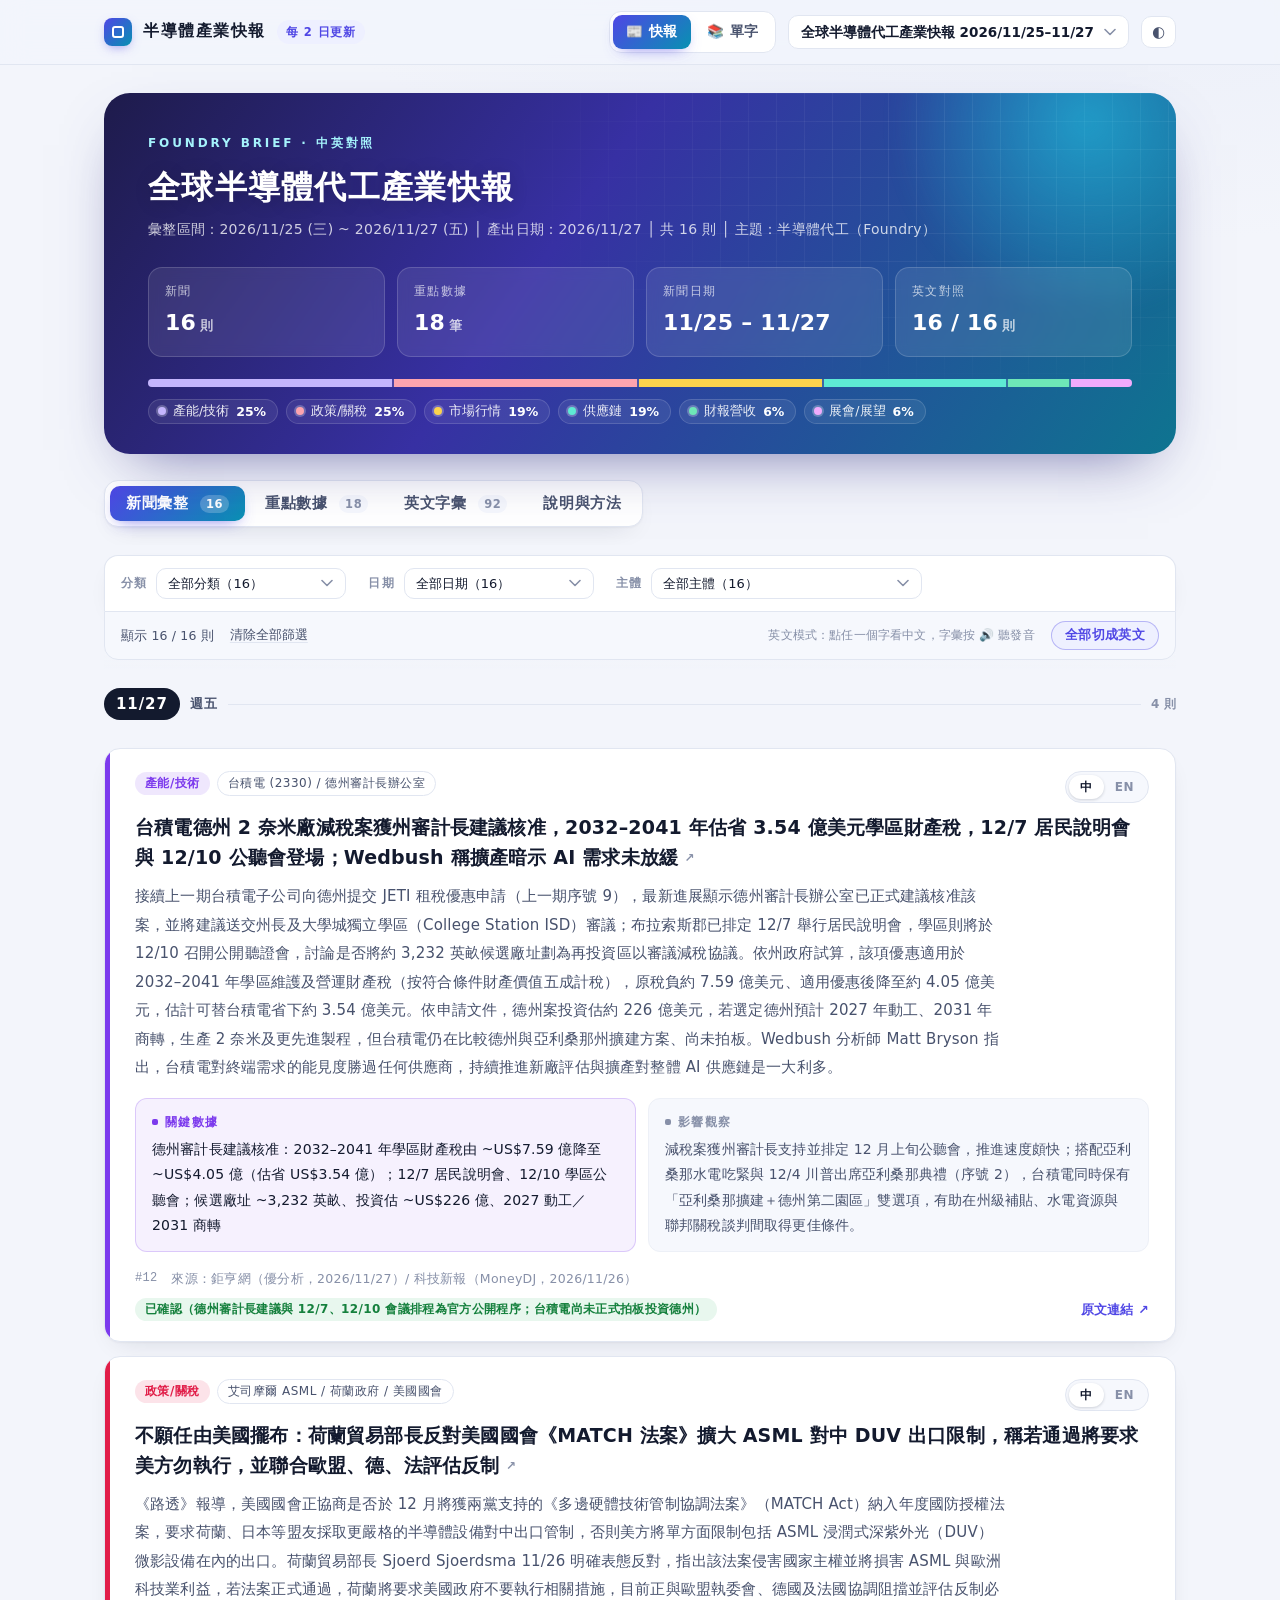
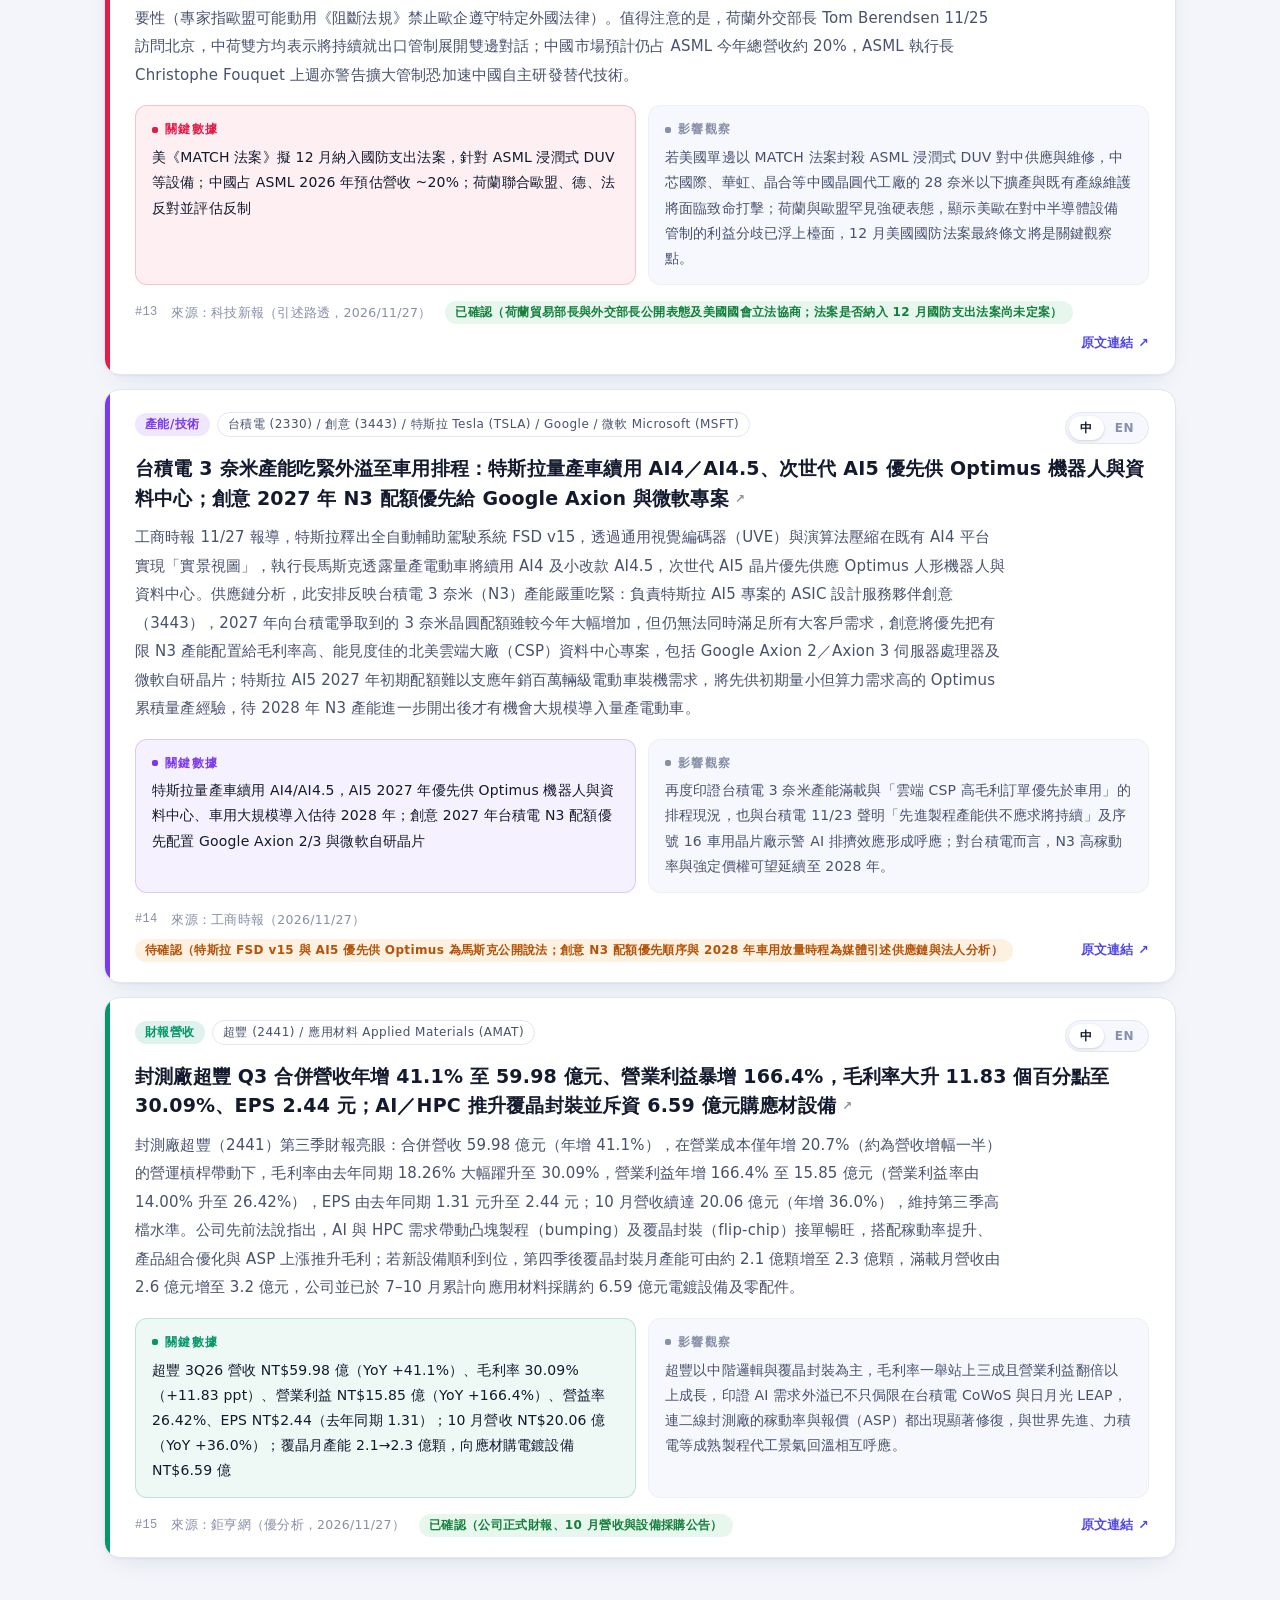
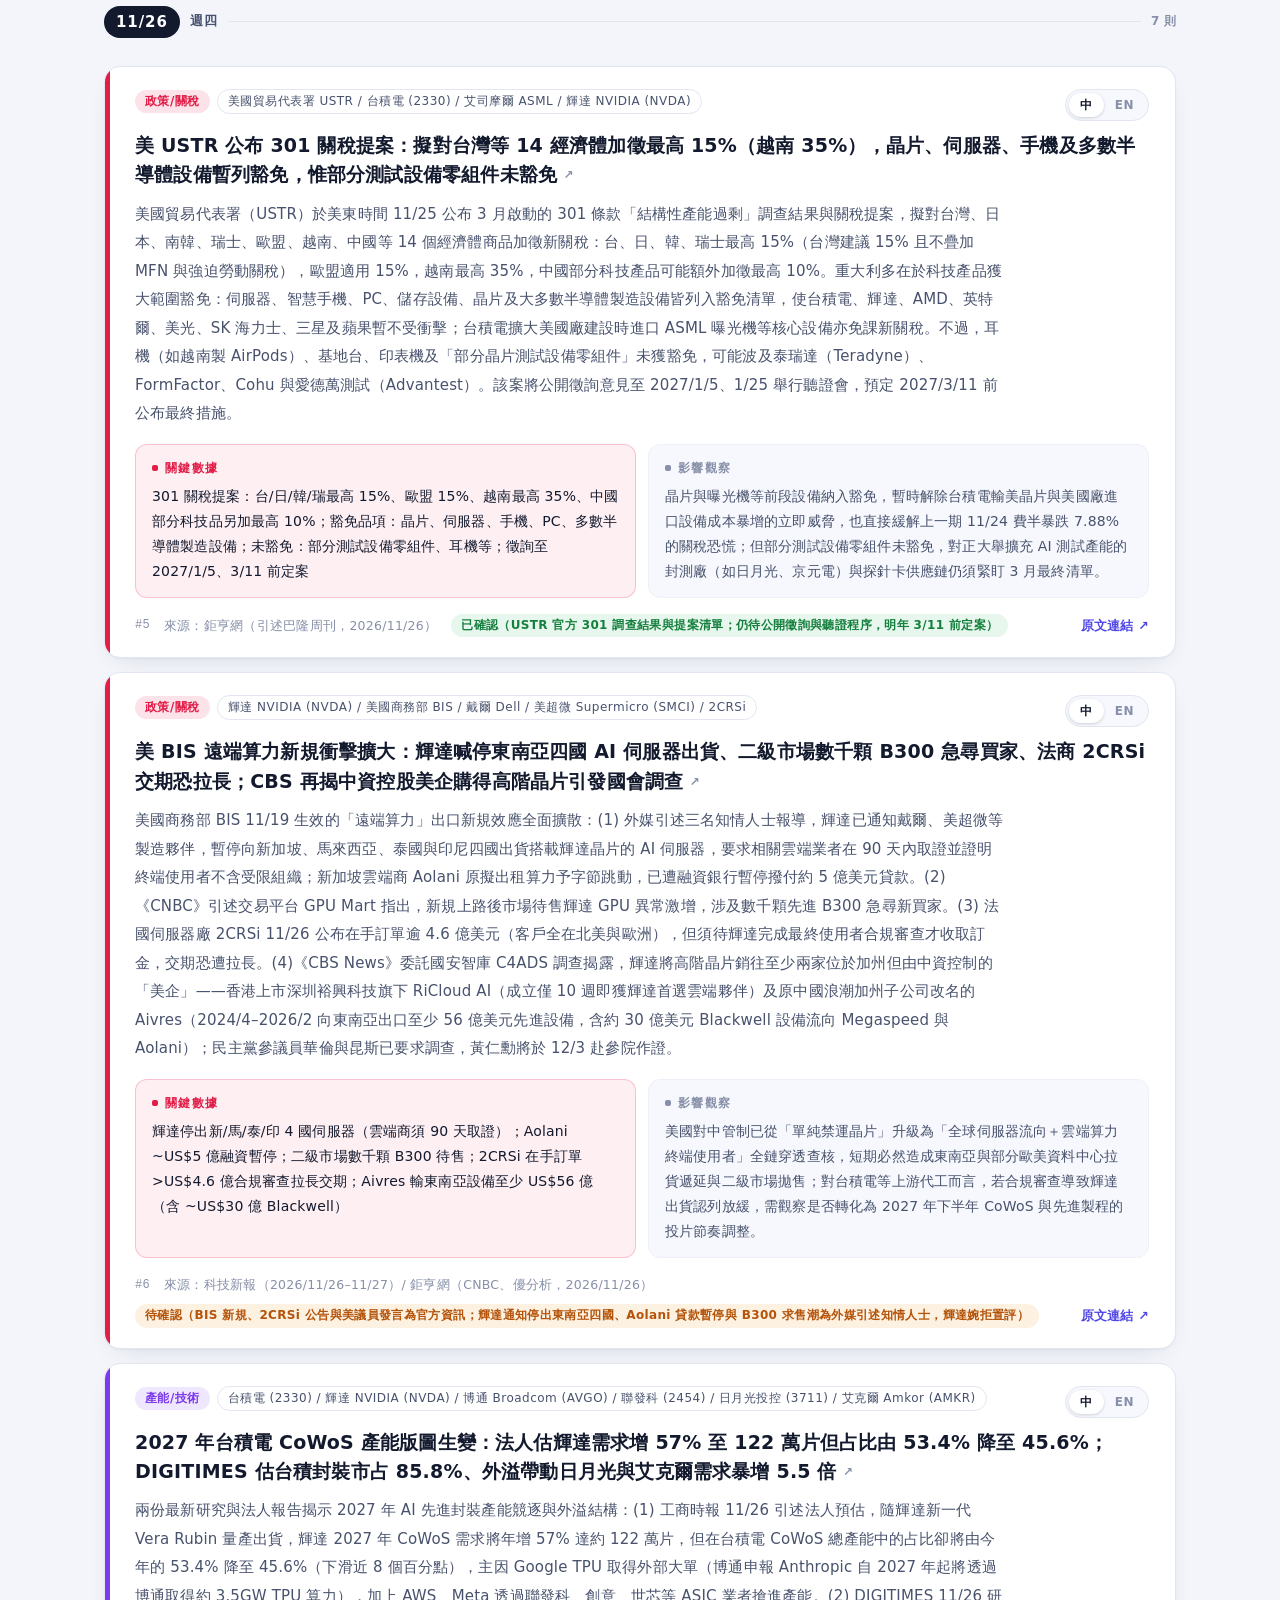
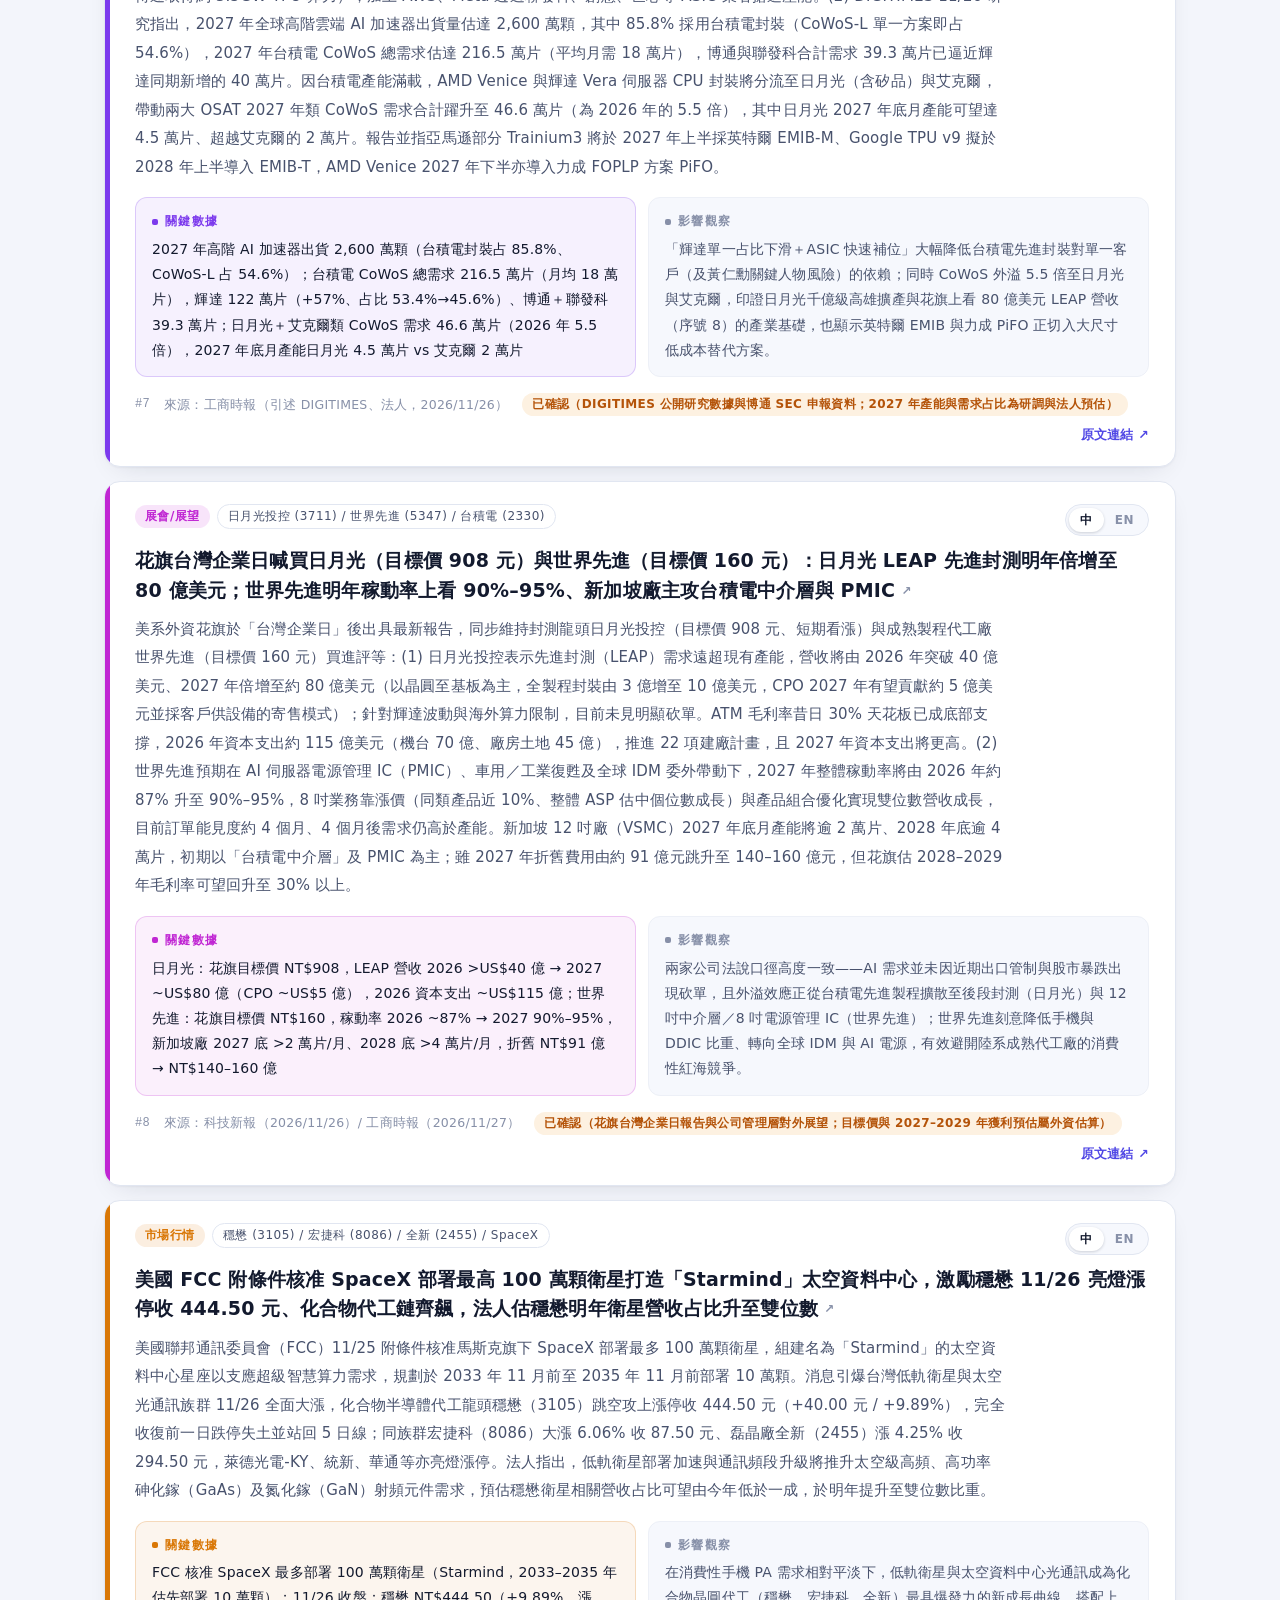
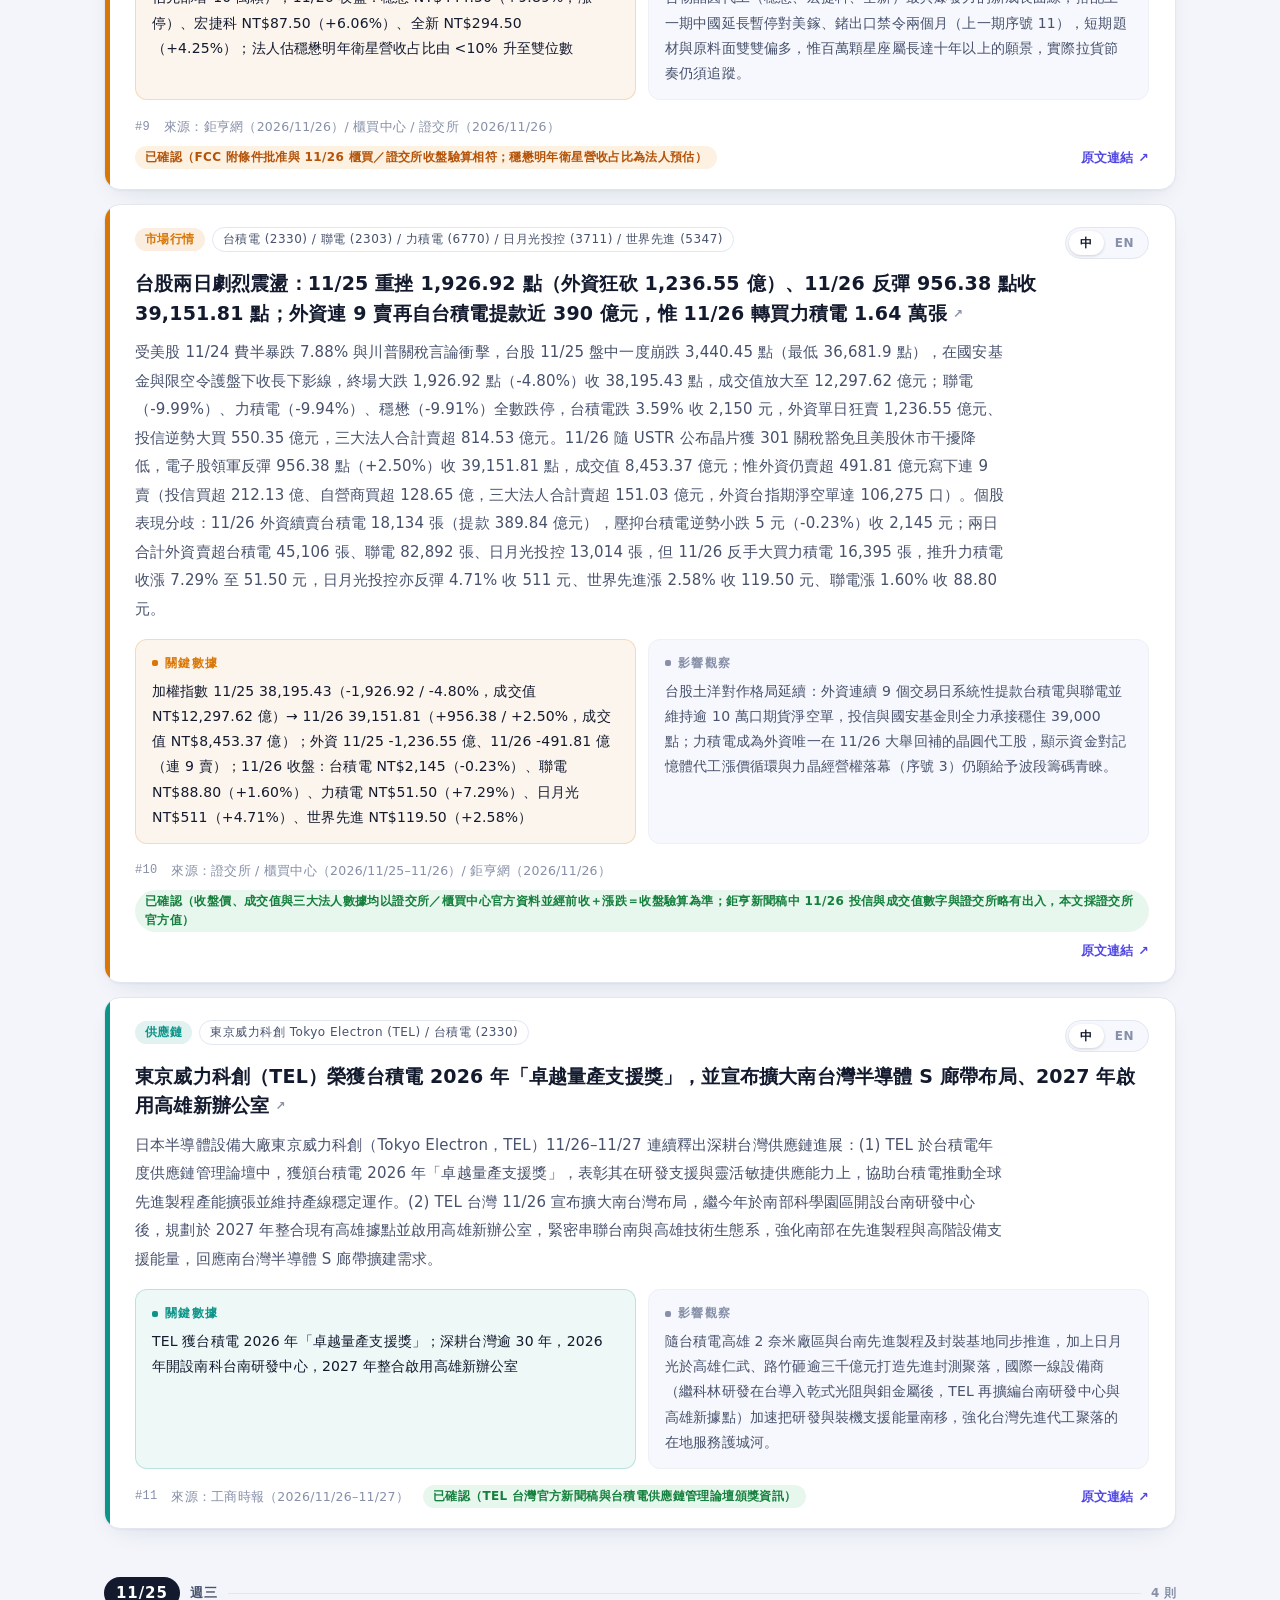
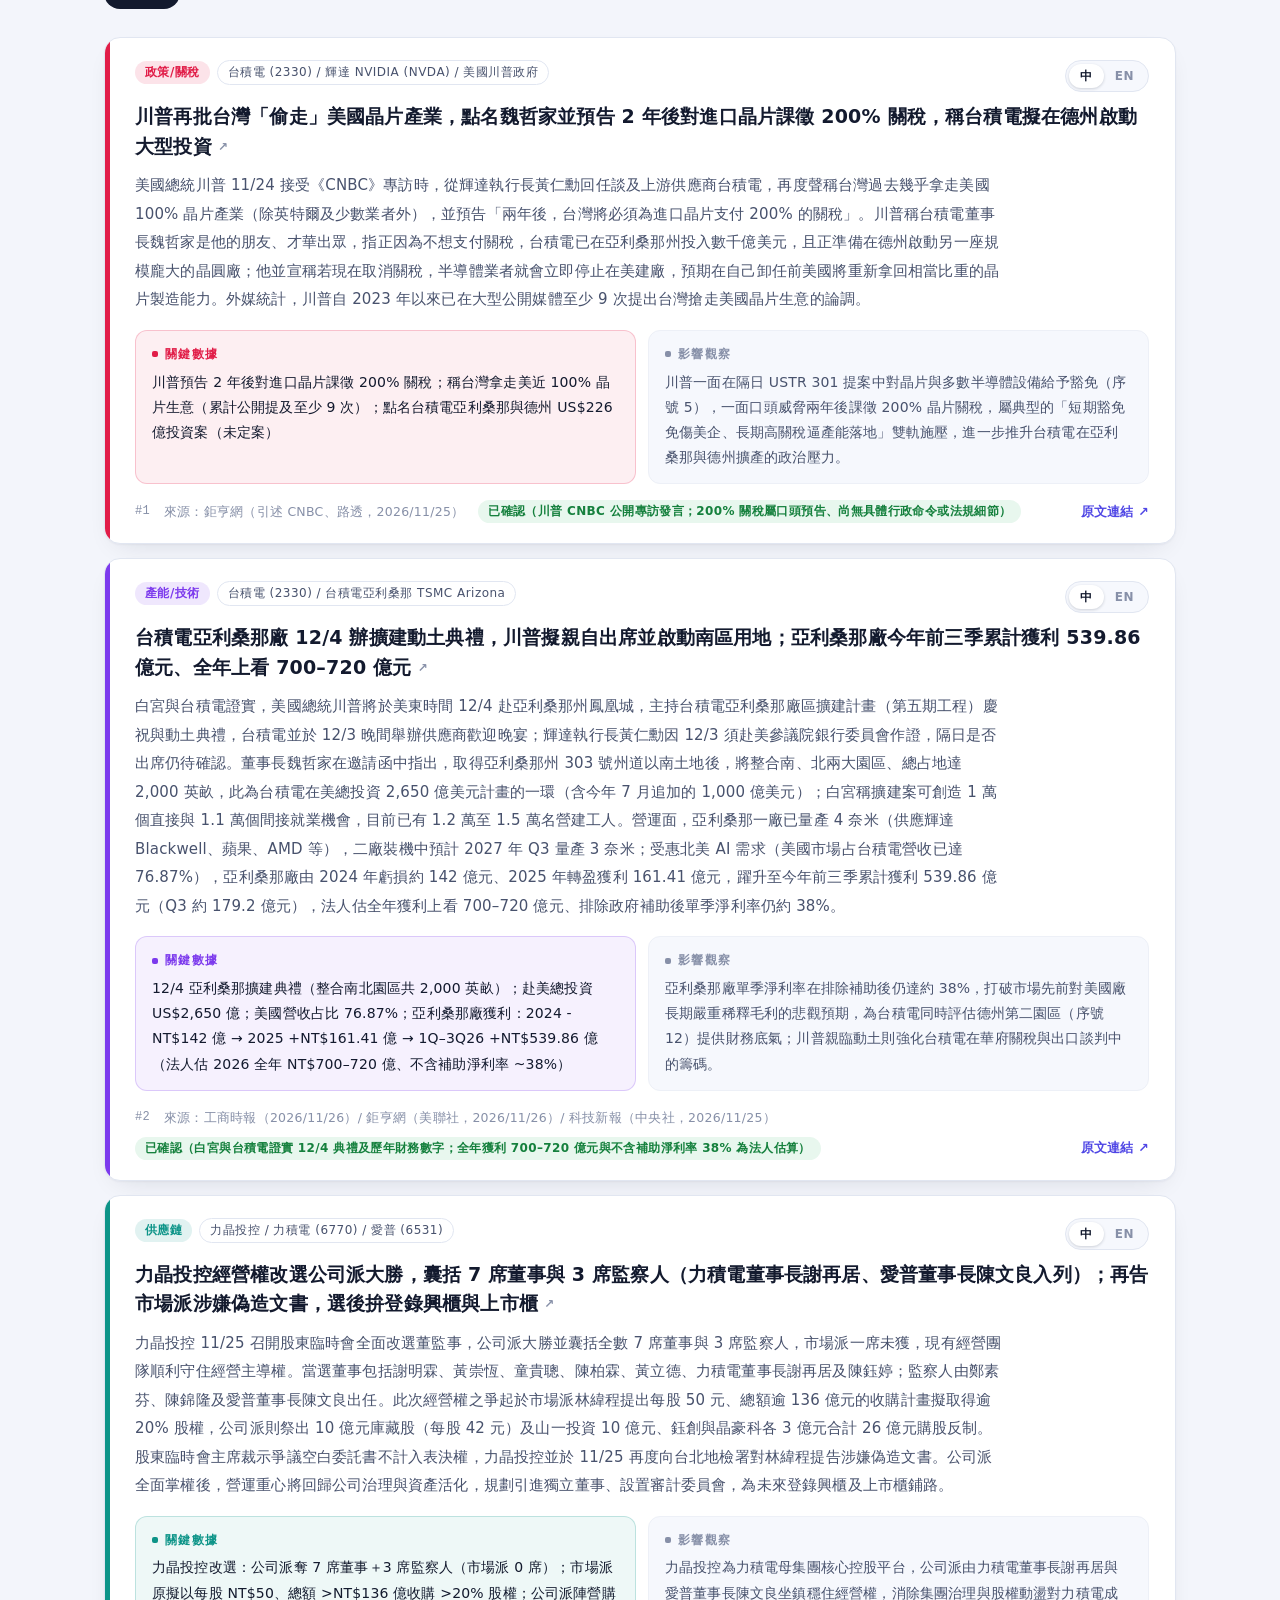
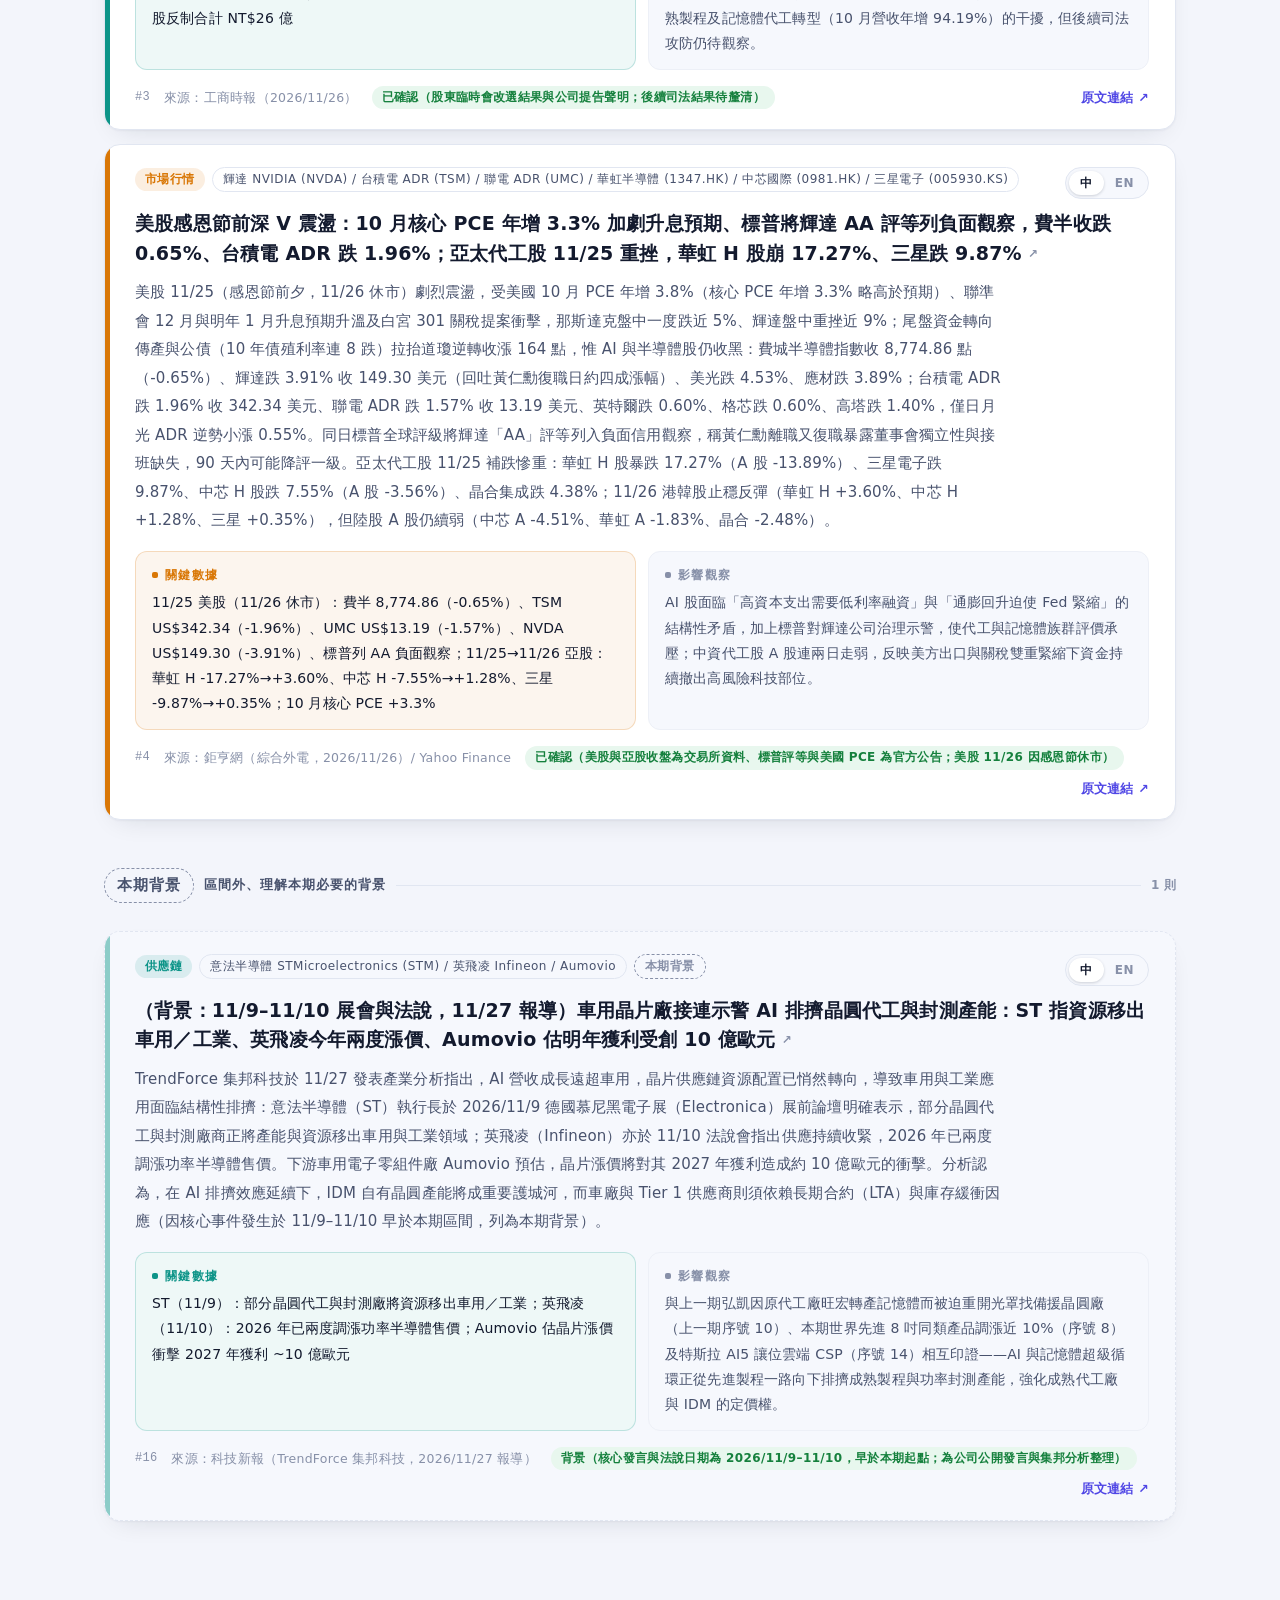
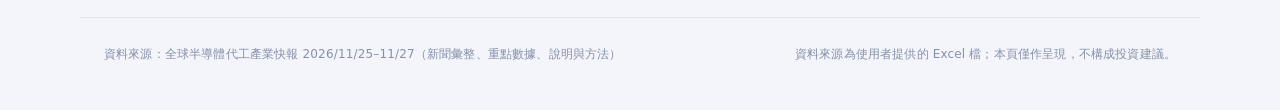
==== commit b2cccc08: "Unify news site and study page: shared shell, nav and cross-links - assets/shell.css: shared tokens," ====
--- a/index.html
+++ b/index.html
@@ -36,6 +36,7 @@
 <link rel="apple-touch-icon" href="study/icons/apple-touch-icon.png">
 <meta name="apple-mobile-web-app-capable" content="yes">
 <meta name="apple-mobile-web-app-title" content="半導體快報">
+<link rel="stylesheet" href="assets/shell.css">
 <link rel="stylesheet" href="assets/app.css">
 <script>
   // 在畫面繪製前套用深淺色，避免閃一下白底
@@ -53,11 +54,16 @@
 
 <header class="topbar">
   <div class="topbar-in">
-    <div class="brand">
+    <a class="brand" href="./">
       <span class="brand-mark"></span>
       <span class="brand-text">半導體產業快報</span>
       <span class="brand-cadence">每 2 日更新</span>
-    </div>
+    </a>
+
+    <nav class="appnav" aria-label="切換">
+      <a href="./" class="is-on" aria-current="page">📰 快報</a>
+      <a href="study/" id="btn-study" title="單字複習：閃卡＋間隔重複">📚 單字</a>
+    </nav>
 
     <div class="source-picker">
       <label class="sr-only" for="report-select">選擇報告</label>
@@ -66,8 +72,7 @@
     </div>
 
     <div class="topbar-tools">
-      <a id="btn-study" class="btn study" href="study/" title="單字複習：閃卡＋間隔重複">📚 單字複習</a>
-      <button id="btn-theme" class="btn icon" type="button" title="切換深色 / 淺色">◐</button>
+      <button id="btn-theme" class="tb-btn" type="button" title="切換深色 / 淺色">◐</button>
     </div>
   </div>
 </header>
@@ -154,6 +159,7 @@
         </div>
         <div class="filter-foot">
           <span class="muted">已收藏 <b id="v-saved-count">0</b> 個單字・<span id="v-sync-note">收藏只存在這台裝置的瀏覽器</span></span>
+          <a id="btn-practice" class="btn primary practice-cta" href="study/" hidden>📚 先練這期單字 →</a>
         </div>
       </div>
       <div id="vocab-grid" class="vgrid"></div>
--- a/assets/shell.css
+++ b/assets/shell.css
@@ -0,0 +1,191 @@
+/* ============================================================
+   快報與單字複習共用的外殼：色票、頂部列、漸層標題區、分頁籤。
+   index.html 與 study/index.html 都先載入這支，再載入各自的樣式。
+   ============================================================ */
+
+:root{
+  color-scheme:light;
+
+  --bg:#f3f5fb;
+  --bg-2:#e9edf8;
+  --surface:#ffffff;
+  --surface-2:#f6f8fd;
+  --ink:#131a2e;
+  --ink-2:#48526d;
+  --ink-3:#8790a8;
+  --rule:#e1e6f1;
+  --rule-soft:#edf0f7;
+  --brand:#4f46e5;
+  --brand-2:#0891b2;
+  --brand-soft:#eef0ff;
+  --veil:rgba(243,245,251,.9);
+  --ok:#15803d;   --ok-bg:#e8f7ee;
+  --warn:#b45309; --warn-bg:#fdf1e1;
+  --hl:rgba(250,204,21,.38);          /* 字彙螢光筆 */
+  --shadow:0 1px 2px rgba(19,26,46,.04),0 10px 28px -14px rgba(19,26,46,.16);
+  --shadow-lift:0 2px 4px rgba(19,26,46,.05),0 18px 40px -16px rgba(19,26,46,.24);
+
+  /* 分類色系 */
+  --c-violet:#7c3aed;  --c-teal:#0d9488;   --c-emerald:#059669; --c-amber:#d97706;
+  --c-rose:#e11d48;    --c-sky:#0284c7;    --c-fuchsia:#c026d3; --c-orange:#ea580c;
+  --c-slate:#64748b;
+
+  --radius:16px;
+  --radius-s:10px;
+  --topbar-h:60px;
+  --mono:ui-monospace,SFMono-Regular,"Cascadia Mono",Consolas,monospace;
+  --sans:-apple-system,BlinkMacSystemFont,"Segoe UI","PingFang TC","Hiragino Sans",
+         "Noto Sans TC","Microsoft JhengHei","微軟正黑體",system-ui,sans-serif;
+  --en:"Segoe UI",-apple-system,BlinkMacSystemFont,"Helvetica Neue",Arial,system-ui,sans-serif;
+}
+
+html[data-theme="dark"]{
+  color-scheme:dark;
+
+  --bg:#0b1020;
+  --bg-2:#10172b;
+  --surface:#141b30;
+  --surface-2:#19213a;
+  --ink:#e7eaf6;
+  --ink-2:#a9b1c9;
+  --ink-3:#737c97;
+  --rule:#253051;
+  --rule-soft:#1d2641;
+  --brand:#8b93ff;
+  --brand-2:#22d3ee;
+  --brand-soft:#1c2250;
+  --veil:rgba(11,16,32,.9);
+  --ok:#4ade80;   --ok-bg:#12281d;
+  --warn:#fbbf24; --warn-bg:#2d2310;
+  --hl:rgba(250,204,21,.3);
+  --shadow:0 1px 2px rgba(0,0,0,.3),0 10px 28px -14px rgba(0,0,0,.6);
+  --shadow-lift:0 2px 4px rgba(0,0,0,.35),0 18px 40px -16px rgba(0,0,0,.7);
+
+  --c-violet:#a78bfa;  --c-teal:#2dd4bf;   --c-emerald:#34d399; --c-amber:#fbbf24;
+  --c-rose:#fb7185;    --c-sky:#38bdf8;    --c-fuchsia:#e879f9; --c-orange:#fb923c;
+  --c-slate:#94a3b8;
+}
+
+/* ---------- 頂部列 ---------- */
+.topbar{
+  position:sticky;top:0;z-index:40;
+  background:color-mix(in srgb,var(--bg) 78%,transparent);
+  -webkit-backdrop-filter:saturate(1.6) blur(14px);
+  backdrop-filter:saturate(1.6) blur(14px);
+  border-bottom:1px solid var(--rule);
+}
+.topbar-in{
+  max-width:1120px;margin:0 auto;padding:11px 24px;
+  display:flex;align-items:center;gap:12px;flex-wrap:wrap;
+}
+.brand{display:flex;align-items:center;gap:11px;margin-right:auto}
+.brand-mark{
+  width:28px;height:28px;flex:none;border-radius:8px;position:relative;
+  background:linear-gradient(135deg,#4f46e5,#0891b2);
+  box-shadow:0 4px 12px -4px rgba(79,70,229,.6);
+}
+.brand-mark::after{
+  content:"";position:absolute;inset:8px;border:2px solid #fff;border-radius:3px;
+}
+.brand-text{color:var(--ink);font-weight:700;font-size:15.5px;letter-spacing:.1em}
+.brand-cadence{
+  font-size:11.5px;color:var(--brand);letter-spacing:.08em;font-weight:600;
+  background:var(--brand-soft);padding:2px 9px;border-radius:999px;
+}
+.brand{color:inherit;text-decoration:none}
+.brand:hover{text-decoration:none}
+.topbar-tools{display:flex;align-items:center;gap:8px}
+
+/* 快報／單字 切換 */
+.appnav{
+  display:flex;gap:3px;padding:3px;border-radius:12px;
+  background:var(--surface);border:1px solid var(--rule);
+}
+.appnav a{
+  font-size:13.5px;font-weight:600;letter-spacing:.04em;white-space:nowrap;
+  padding:5px 13px;border-radius:9px;color:var(--ink-2);text-decoration:none;
+  transition:color .15s,background .15s;
+}
+.appnav a:hover{color:var(--ink);background:var(--surface-2);text-decoration:none}
+.appnav a.is-on{color:#fff;background:linear-gradient(135deg,#4f46e5,#0891b2);box-shadow:0 6px 16px -8px rgba(79,70,229,.8)}
+.tb-btn{
+  font:inherit;font-size:15px;line-height:1.2;cursor:pointer;
+  padding:6px 10px;border-radius:var(--radius-s);
+  border:1px solid var(--rule);background:var(--surface);color:var(--ink-2);
+}
+.tb-btn:hover{border-color:var(--ink-3);color:var(--ink)}
+
+/* ---------- 標題區（漸層 hero） ---------- */
+.hero{
+  position:relative;overflow:hidden;isolation:isolate;
+  border-radius:26px;padding:40px 44px 30px;color:#fff;
+  background:linear-gradient(125deg,#1e1b4b 0%,#3730a3 42%,#0e7490 100%);
+  box-shadow:0 24px 60px -28px rgba(49,46,129,.7);
+}
+/* 晶圓網格＋兩團光暈 */
+.hero::before{
+  content:"";position:absolute;inset:0;z-index:-1;
+  background-image:
+    linear-gradient(rgba(255,255,255,.07) 1px,transparent 1px),
+    linear-gradient(90deg,rgba(255,255,255,.07) 1px,transparent 1px);
+  background-size:28px 28px;
+  -webkit-mask-image:radial-gradient(ellipse 70% 90% at 88% 20%,#000 20%,transparent 75%);
+  mask-image:radial-gradient(ellipse 70% 90% at 88% 20%,#000 20%,transparent 75%);
+}
+.hero::after{
+  content:"";position:absolute;z-index:-1;width:420px;height:420px;right:-120px;top:-180px;
+  border-radius:50%;background:radial-gradient(circle,rgba(34,211,238,.55),transparent 65%);
+  filter:blur(10px);
+}
+.eyebrow{
+  margin:0 0 12px;font-size:12px;font-weight:700;letter-spacing:.24em;
+  color:#a5f3fc;
+}
+.hero h1{
+  margin:0 0 8px;font-size:32px;line-height:1.35;font-weight:800;letter-spacing:.04em;
+  text-shadow:0 2px 18px rgba(0,0,0,.18);
+}
+.hero-sub{margin:0;font-size:14px;color:rgba(255,255,255,.78);letter-spacing:.02em;max-width:880px}
+
+/* ---------- 分頁 ---------- */
+.tabs{
+  display:flex;gap:4px;margin:26px 0 0;padding:5px;width:max-content;max-width:100%;
+  background:var(--surface);border:1px solid var(--rule);border-radius:14px;box-shadow:var(--shadow);
+}
+.tab{
+  font-family:var(--sans);font-size:14.5px;cursor:pointer;font-weight:600;
+  background:none;border:0;border-radius:10px;
+  padding:8px 16px;color:var(--ink-2);letter-spacing:.04em;
+  white-space:nowrap;transition:color .15s,background .15s;
+}
+.tab:hover{color:var(--ink);background:var(--surface-2)}
+.tab.is-on{color:#fff;background:linear-gradient(135deg,#4f46e5,#0891b2);box-shadow:0 6px 16px -8px rgba(79,70,229,.8)}
+.pill{
+  display:inline-block;margin-left:6px;min-width:20px;padding:0 6px;
+  font-size:11.5px;line-height:18px;text-align:center;border-radius:999px;
+  background:var(--surface-2);color:var(--ink-3);font-weight:700;font-variant-numeric:tabular-nums;
+}
+.pill:empty{display:none}
+.tab.is-on .pill{background:rgba(255,255,255,.22);color:#fff}
+a.tab{text-decoration:none;display:inline-block}
+a.tab:hover{text-decoration:none}
+
+@media (max-width:720px){
+  .topbar-in{gap:8px;padding:9px 16px}
+  .brand{flex:1 1 auto;min-width:0;margin-right:0;gap:9px}
+  .brand-text{font-size:14.5px;letter-spacing:.04em;white-space:nowrap;overflow:hidden;text-overflow:ellipsis}
+  .brand-cadence{display:none}
+  .appnav a{padding:5px 10px;font-size:13px;letter-spacing:0}
+  .hero{padding:26px 20px 22px;border-radius:20px}
+  .hero h1{font-size:23px}
+  .hero-sub{font-size:13px}
+  .tabs{width:auto;overflow-x:auto;scrollbar-width:none}
+  .tabs::-webkit-scrollbar{display:none}
+  .tab{font-size:13.5px;padding:7px 12px}
+}
+@media (max-width:360px){
+  .brand-text{display:none}
+}
+@media print{
+  .topbar,.tabs{display:none!important}
+}
--- a/assets/app.css
+++ b/assets/app.css
@@ -5,68 +5,6 @@
    英文模式的卡片帶淡淡的靛色光暈，重點字彙以螢光筆底線標示。
    ============================================================ */
 
-:root{
-  color-scheme:light;
-
-  --bg:#f3f5fb;
-  --bg-2:#e9edf8;
-  --surface:#ffffff;
-  --surface-2:#f6f8fd;
-  --ink:#131a2e;
-  --ink-2:#48526d;
-  --ink-3:#8790a8;
-  --rule:#e1e6f1;
-  --rule-soft:#edf0f7;
-  --brand:#4f46e5;
-  --brand-2:#0891b2;
-  --brand-soft:#eef0ff;
-  --veil:rgba(243,245,251,.9);
-  --ok:#15803d;   --ok-bg:#e8f7ee;
-  --warn:#b45309; --warn-bg:#fdf1e1;
-  --hl:rgba(250,204,21,.38);          /* 字彙螢光筆 */
-  --shadow:0 1px 2px rgba(19,26,46,.04),0 10px 28px -14px rgba(19,26,46,.16);
-  --shadow-lift:0 2px 4px rgba(19,26,46,.05),0 18px 40px -16px rgba(19,26,46,.24);
-
-  /* 分類色系 */
-  --c-violet:#7c3aed;  --c-teal:#0d9488;   --c-emerald:#059669; --c-amber:#d97706;
-  --c-rose:#e11d48;    --c-sky:#0284c7;    --c-fuchsia:#c026d3; --c-orange:#ea580c;
-  --c-slate:#64748b;
-
-  --radius:16px;
-  --radius-s:10px;
-  --topbar-h:60px;
-  --mono:ui-monospace,SFMono-Regular,"Cascadia Mono",Consolas,monospace;
-  --sans:-apple-system,BlinkMacSystemFont,"Segoe UI","PingFang TC","Hiragino Sans",
-         "Noto Sans TC","Microsoft JhengHei","微軟正黑體",system-ui,sans-serif;
-  --en:"Segoe UI",-apple-system,BlinkMacSystemFont,"Helvetica Neue",Arial,system-ui,sans-serif;
-}
-
-html[data-theme="dark"]{
-  color-scheme:dark;
-
-  --bg:#0b1020;
-  --bg-2:#10172b;
-  --surface:#141b30;
-  --surface-2:#19213a;
-  --ink:#e7eaf6;
-  --ink-2:#a9b1c9;
-  --ink-3:#737c97;
-  --rule:#253051;
-  --rule-soft:#1d2641;
-  --brand:#8b93ff;
-  --brand-2:#22d3ee;
-  --brand-soft:#1c2250;
-  --veil:rgba(11,16,32,.9);
-  --ok:#4ade80;   --ok-bg:#12281d;
-  --warn:#fbbf24; --warn-bg:#2d2310;
-  --hl:rgba(250,204,21,.3);
-  --shadow:0 1px 2px rgba(0,0,0,.3),0 10px 28px -14px rgba(0,0,0,.6);
-  --shadow-lift:0 2px 4px rgba(0,0,0,.35),0 18px 40px -16px rgba(0,0,0,.7);
-
-  --c-violet:#a78bfa;  --c-teal:#2dd4bf;   --c-emerald:#34d399; --c-amber:#fbbf24;
-  --c-rose:#fb7185;    --c-sky:#38bdf8;    --c-fuchsia:#e879f9; --c-orange:#fb923c;
-  --c-slate:#94a3b8;
-}
 
 /* 分類 → 卡片用的 --c */
 .c-violet{--c:var(--c-violet)} .c-teal{--c:var(--c-teal)} .c-emerald{--c:var(--c-emerald)}
@@ -100,32 +38,6 @@
 
 .wrap{max-width:1120px;margin:0 auto;padding:0 24px 96px}
 
-/* ---------- 頂部列 ---------- */
-.topbar{
-  position:sticky;top:0;z-index:40;
-  background:color-mix(in srgb,var(--bg) 78%,transparent);
-  -webkit-backdrop-filter:saturate(1.6) blur(14px);
-  backdrop-filter:saturate(1.6) blur(14px);
-  border-bottom:1px solid var(--rule);
-}
-.topbar-in{
-  max-width:1120px;margin:0 auto;padding:11px 24px;
-  display:flex;align-items:center;gap:12px;flex-wrap:wrap;
-}
-.brand{display:flex;align-items:center;gap:11px;margin-right:auto}
-.brand-mark{
-  width:28px;height:28px;flex:none;border-radius:8px;position:relative;
-  background:linear-gradient(135deg,#4f46e5,#0891b2);
-  box-shadow:0 4px 12px -4px rgba(79,70,229,.6);
-}
-.brand-mark::after{
-  content:"";position:absolute;inset:8px;border:2px solid #fff;border-radius:3px;
-}
-.brand-text{color:var(--ink);font-weight:700;font-size:15.5px;letter-spacing:.1em}
-.brand-cadence{
-  font-size:11.5px;color:var(--brand);letter-spacing:.08em;font-weight:600;
-  background:var(--brand-soft);padding:2px 9px;border-radius:999px;
-}
 
 .source-picker{display:flex;gap:8px;align-items:center}
 #report-select,.fsel select{
@@ -165,37 +77,6 @@
 .empty-card .btn{margin-top:10px}
 .hint{margin-top:18px;font-size:13px;color:var(--warn);line-height:1.8}
 
-/* ---------- 標題區（漸層 hero） ---------- */
-.hero{
-  position:relative;overflow:hidden;isolation:isolate;
-  border-radius:26px;padding:40px 44px 30px;color:#fff;
-  background:linear-gradient(125deg,#1e1b4b 0%,#3730a3 42%,#0e7490 100%);
-  box-shadow:0 24px 60px -28px rgba(49,46,129,.7);
-}
-/* 晶圓網格＋兩團光暈 */
-.hero::before{
-  content:"";position:absolute;inset:0;z-index:-1;
-  background-image:
-    linear-gradient(rgba(255,255,255,.07) 1px,transparent 1px),
-    linear-gradient(90deg,rgba(255,255,255,.07) 1px,transparent 1px);
-  background-size:28px 28px;
-  -webkit-mask-image:radial-gradient(ellipse 70% 90% at 88% 20%,#000 20%,transparent 75%);
-  mask-image:radial-gradient(ellipse 70% 90% at 88% 20%,#000 20%,transparent 75%);
-}
-.hero::after{
-  content:"";position:absolute;z-index:-1;width:420px;height:420px;right:-120px;top:-180px;
-  border-radius:50%;background:radial-gradient(circle,rgba(34,211,238,.55),transparent 65%);
-  filter:blur(10px);
-}
-.eyebrow{
-  margin:0 0 12px;font-size:12px;font-weight:700;letter-spacing:.24em;
-  color:#a5f3fc;
-}
-.hero h1{
-  margin:0 0 8px;font-size:32px;line-height:1.35;font-weight:800;letter-spacing:.04em;
-  text-shadow:0 2px 18px rgba(0,0,0,.18);
-}
-.hero-sub{margin:0;font-size:14px;color:rgba(255,255,255,.78);letter-spacing:.02em;max-width:880px}
 
 .stats{display:grid;grid-template-columns:repeat(4,minmax(0,1fr));gap:12px;margin-top:26px}
 .stat{
@@ -225,26 +106,6 @@
 .hero .c-amber{--c:#fcd34d}  .hero .c-rose{--c:#fda4af} .hero .c-sky{--c:#7dd3fc}
 .hero .c-fuchsia{--c:#f0abfc} .hero .c-orange{--c:#fdba74} .hero .c-slate{--c:#cbd5e1}
 
-/* ---------- 分頁 ---------- */
-.tabs{
-  display:flex;gap:4px;margin:26px 0 0;padding:5px;width:max-content;max-width:100%;
-  background:var(--surface);border:1px solid var(--rule);border-radius:14px;box-shadow:var(--shadow);
-}
-.tab{
-  font-family:var(--sans);font-size:14.5px;cursor:pointer;font-weight:600;
-  background:none;border:0;border-radius:10px;
-  padding:8px 16px;color:var(--ink-2);letter-spacing:.04em;
-  white-space:nowrap;transition:color .15s,background .15s;
-}
-.tab:hover{color:var(--ink);background:var(--surface-2)}
-.tab.is-on{color:#fff;background:linear-gradient(135deg,#4f46e5,#0891b2);box-shadow:0 6px 16px -8px rgba(79,70,229,.8)}
-.pill{
-  display:inline-block;margin-left:6px;min-width:20px;padding:0 6px;
-  font-size:11.5px;line-height:18px;text-align:center;border-radius:999px;
-  background:var(--surface-2);color:var(--ink-3);font-weight:700;font-variant-numeric:tabular-nums;
-}
-.pill:empty{display:none}
-.tab.is-on .pill{background:rgba(255,255,255,.22);color:#fff}
 
 .panel{padding-top:18px}
 
@@ -594,16 +455,10 @@
   body{font-size:15.5px}
   .wrap{padding:0 16px 64px}
   .stage{padding-top:16px}
-  .hero{padding:26px 20px 22px;border-radius:20px}
-  .hero h1{font-size:23px}
-  .hero-sub{font-size:13px}
   .stat{padding:10px 12px}
   .stat b{font-size:18px}
   /* 手機上兩層 sticky 會把內容擠掉，篩選列改為隨頁面捲動 */
   .filters{position:static;background:none}
-  .tabs{width:auto;overflow-x:auto;scrollbar-width:none}
-  .tabs::-webkit-scrollbar{display:none}
-  .tab{font-size:13.5px;padding:7px 12px}
   .select-row{flex-direction:column;align-items:stretch !important;gap:10px}
   .fsel{gap:8px}
   .fsel > span{width:34px}
@@ -618,11 +473,8 @@
   .dcard{padding:18px}
   .vgrid{grid-template-columns:1fr 1fr}
 
-  .topbar-in{gap:8px;padding:10px 16px}
-  .brand{width:100%;margin-right:0}
-  .source-picker{flex:1 1 0;min-width:0}
+  .source-picker{order:5;flex:1 1 100%;min-width:0}
   #report-select{flex:1 1 auto;min-width:0;max-width:none}
-  .topbar-tools{flex:none}
 }
 @media (max-width:420px){
   .vgrid{grid-template-columns:1fr}
@@ -636,8 +488,11 @@
   .card{break-inside:avoid;box-shadow:none}
 }
 
-/* ---------- 單字複習入口（study/） ---------- */
+/* ---------- 單字複習連動 ---------- */
 a.btn{text-decoration:none;display:inline-flex;align-items:center;gap:4px}
-.btn.study{padding:7px 12px;font-size:13px;white-space:nowrap}
+a.btn:hover{text-decoration:none}
 #v-sync-note a{color:inherit;text-decoration:underline}
-@media (max-width:560px){.btn.study{padding:7px 9px;font-size:12px}}
+.practice-cta{margin-left:auto}
+/* 從單字卡跳過來的那一則新聞 */
+.card.is-jump{animation:jump 2.4s ease}
+@keyframes jump{0%,35%{box-shadow:0 0 0 3px var(--brand),var(--shadow-lift)}100%{box-shadow:var(--shadow)}}
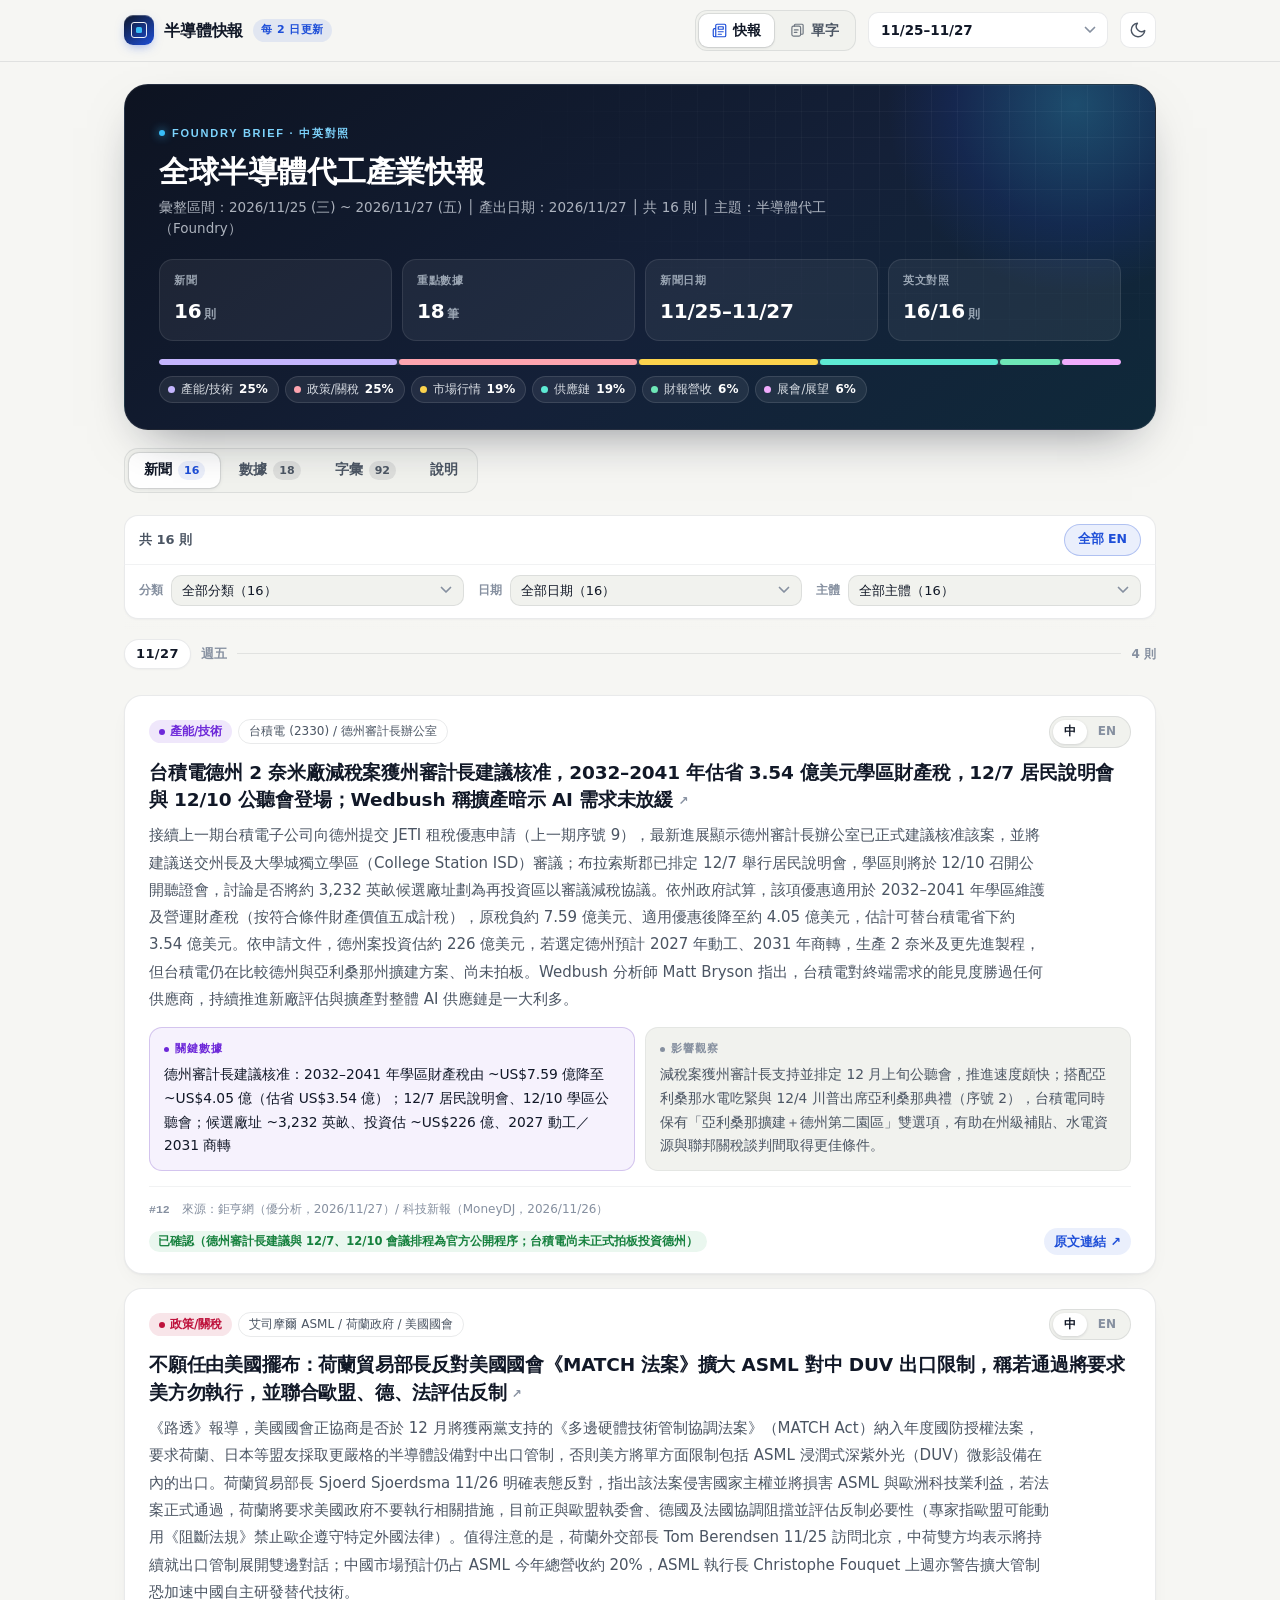
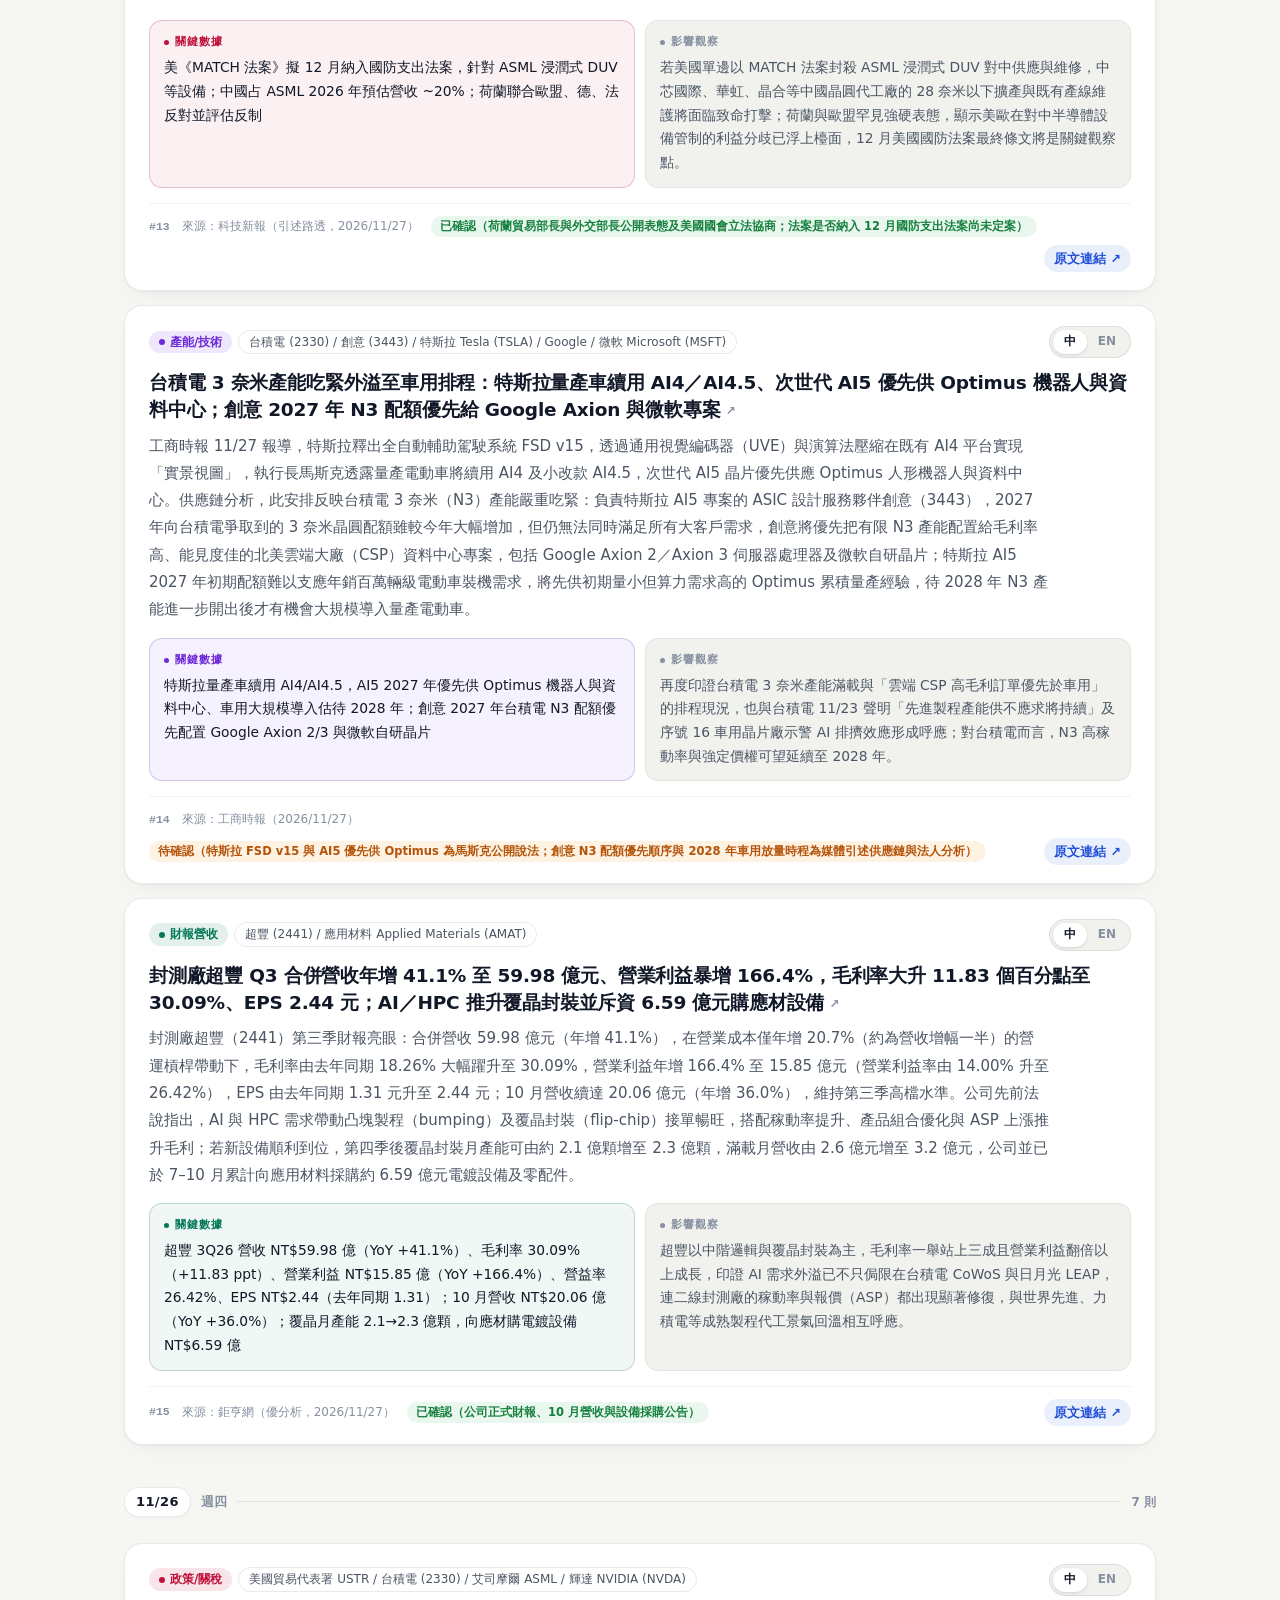
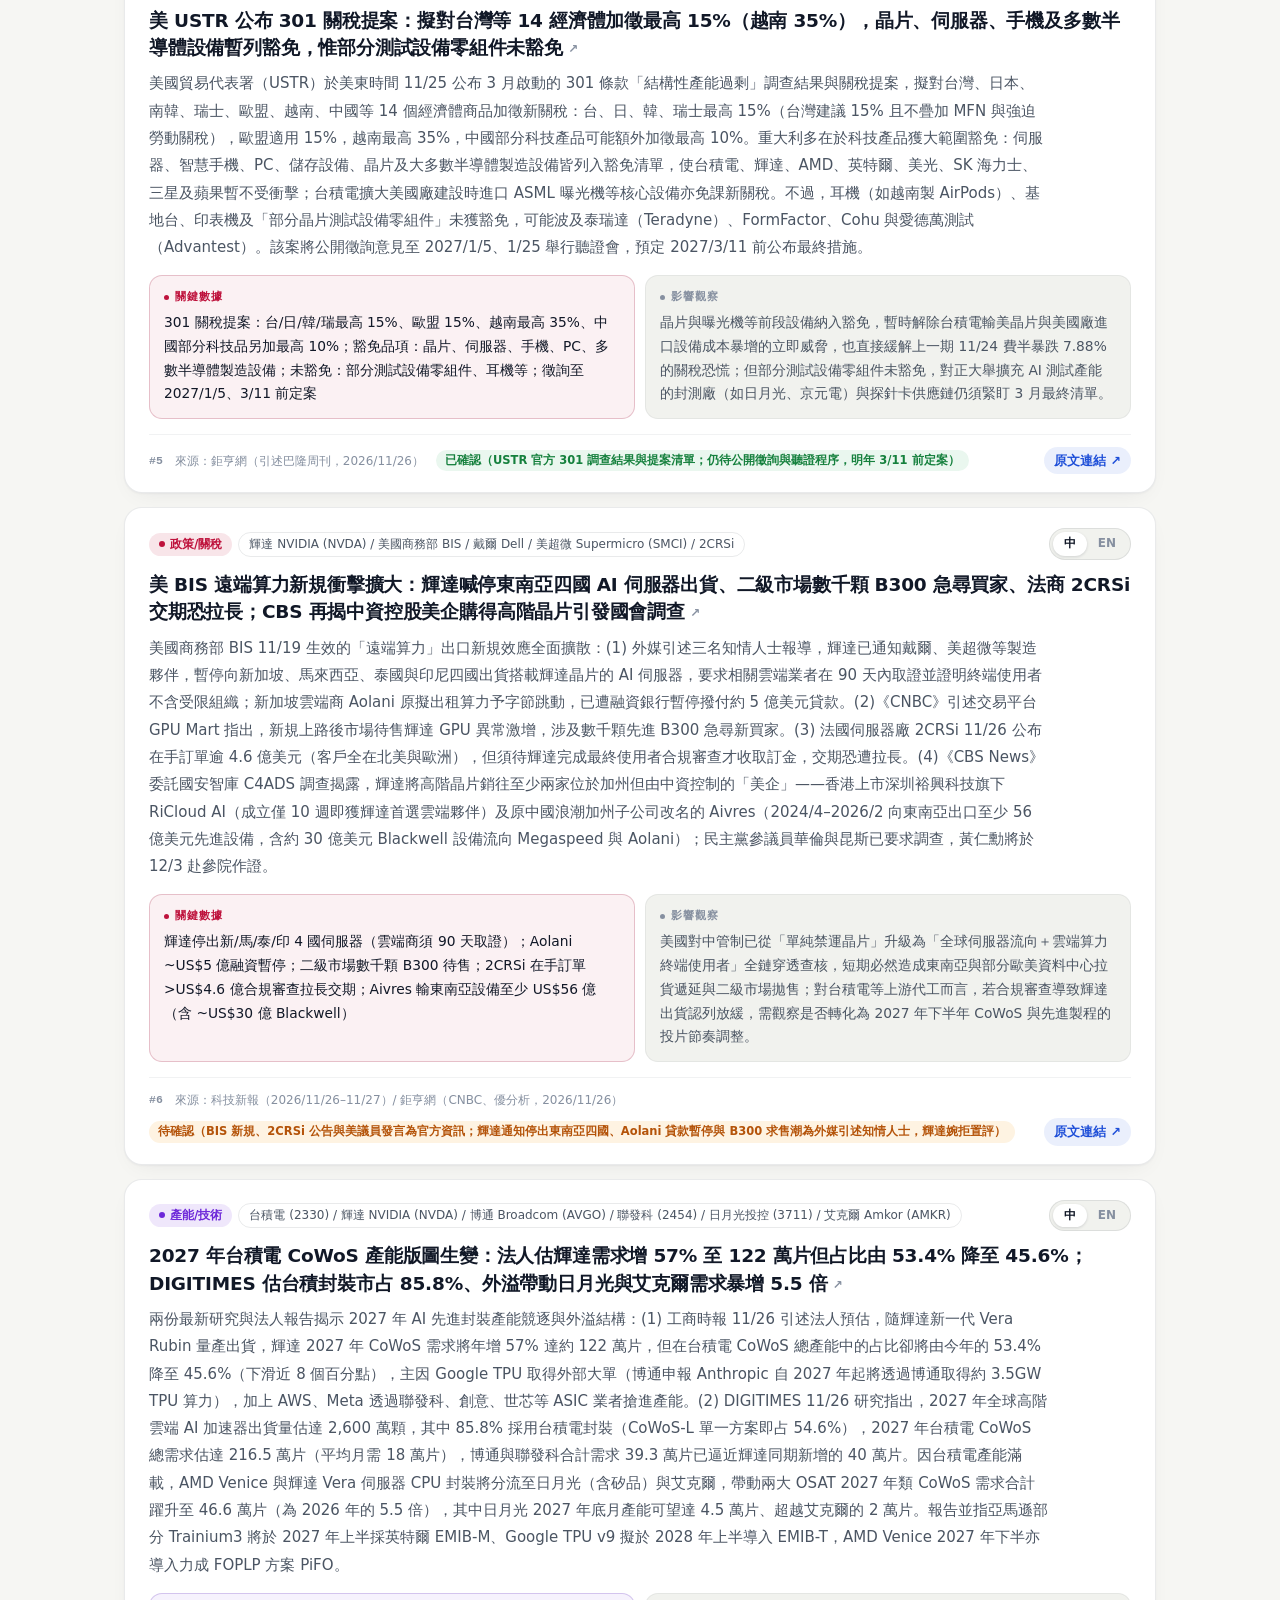
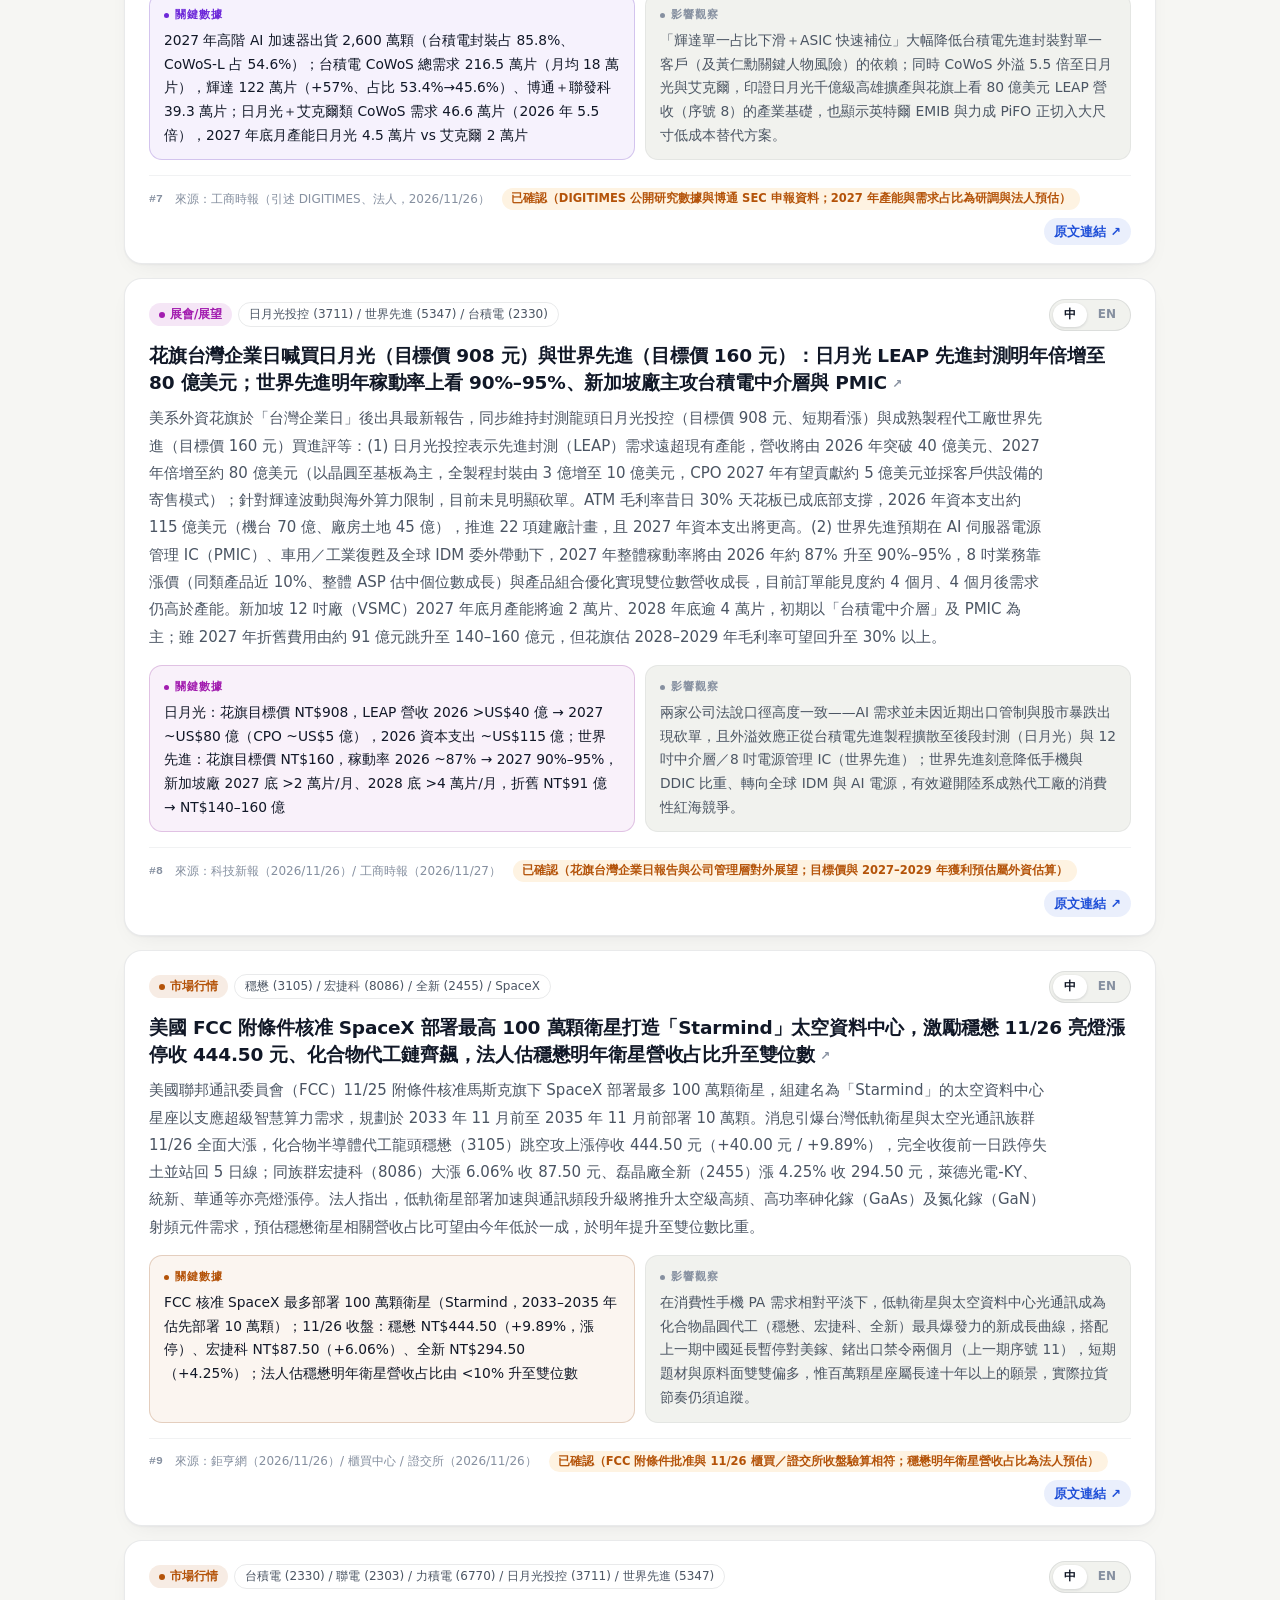
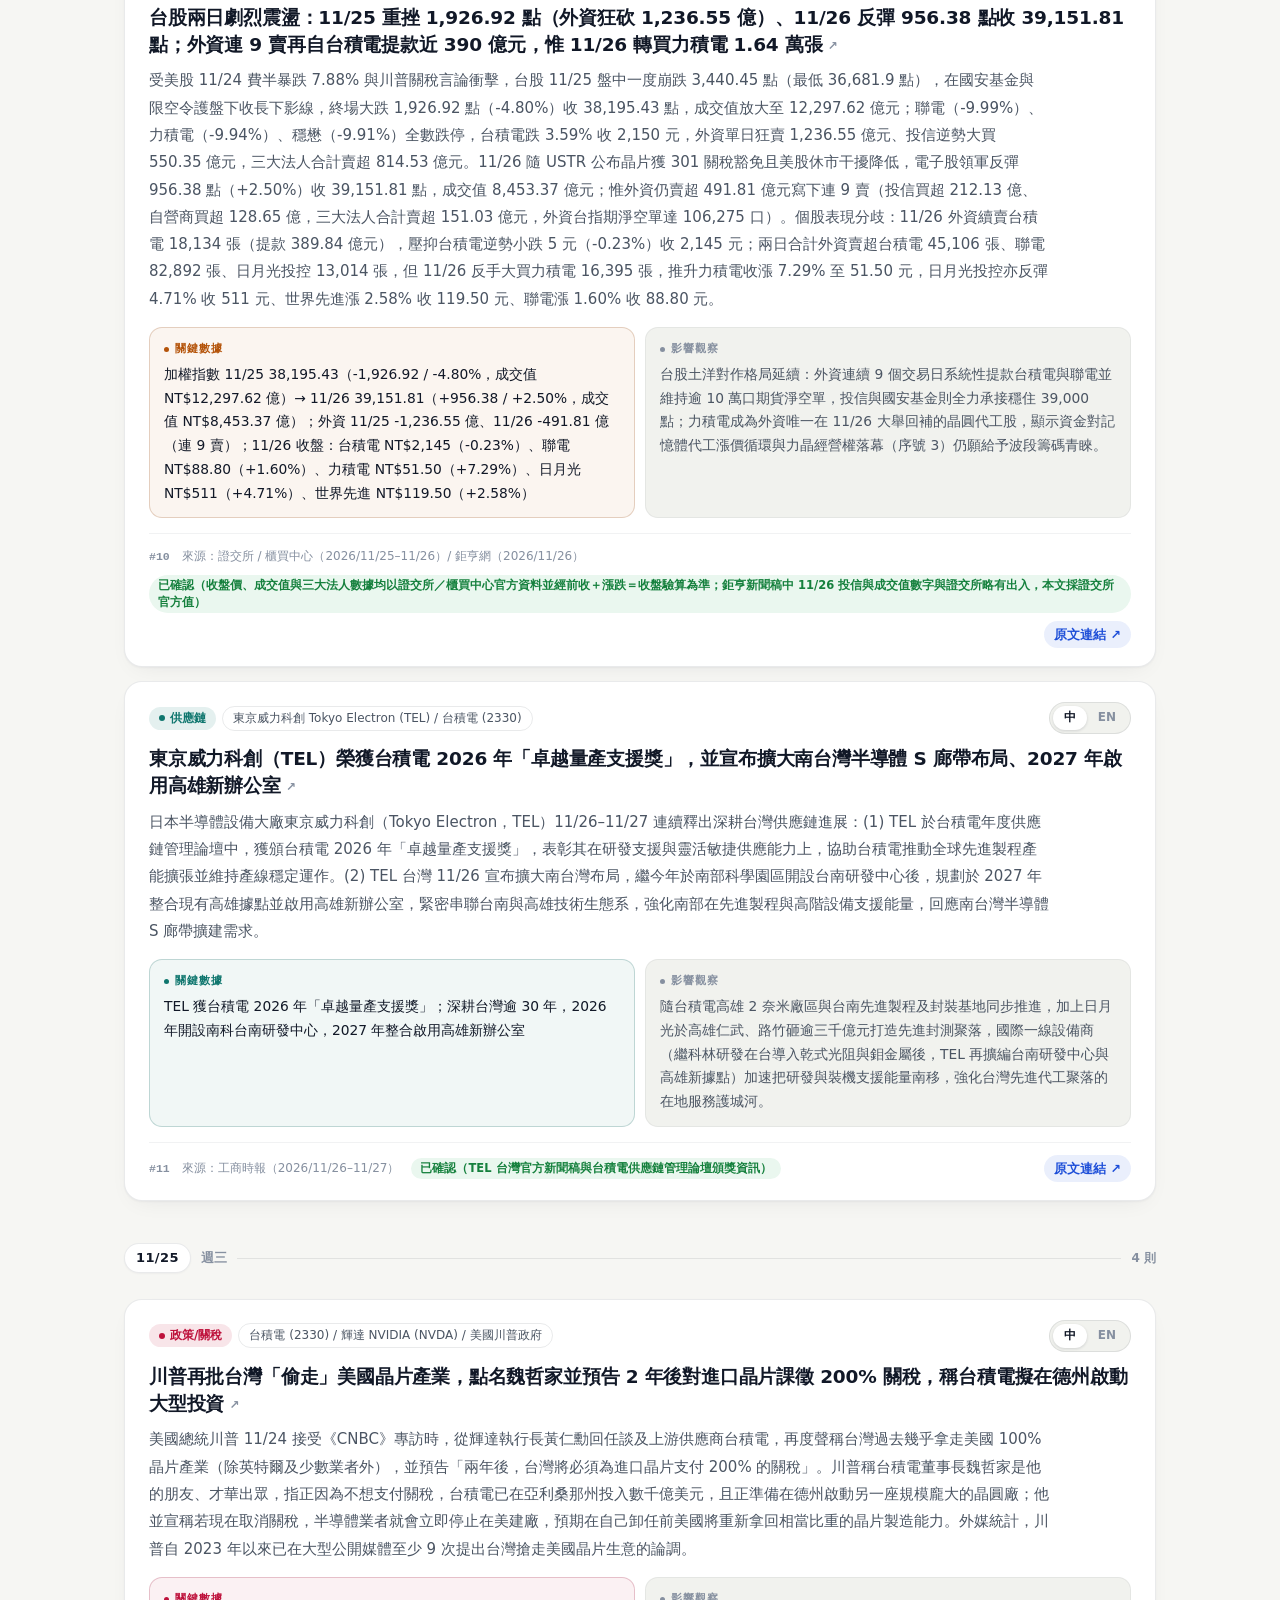
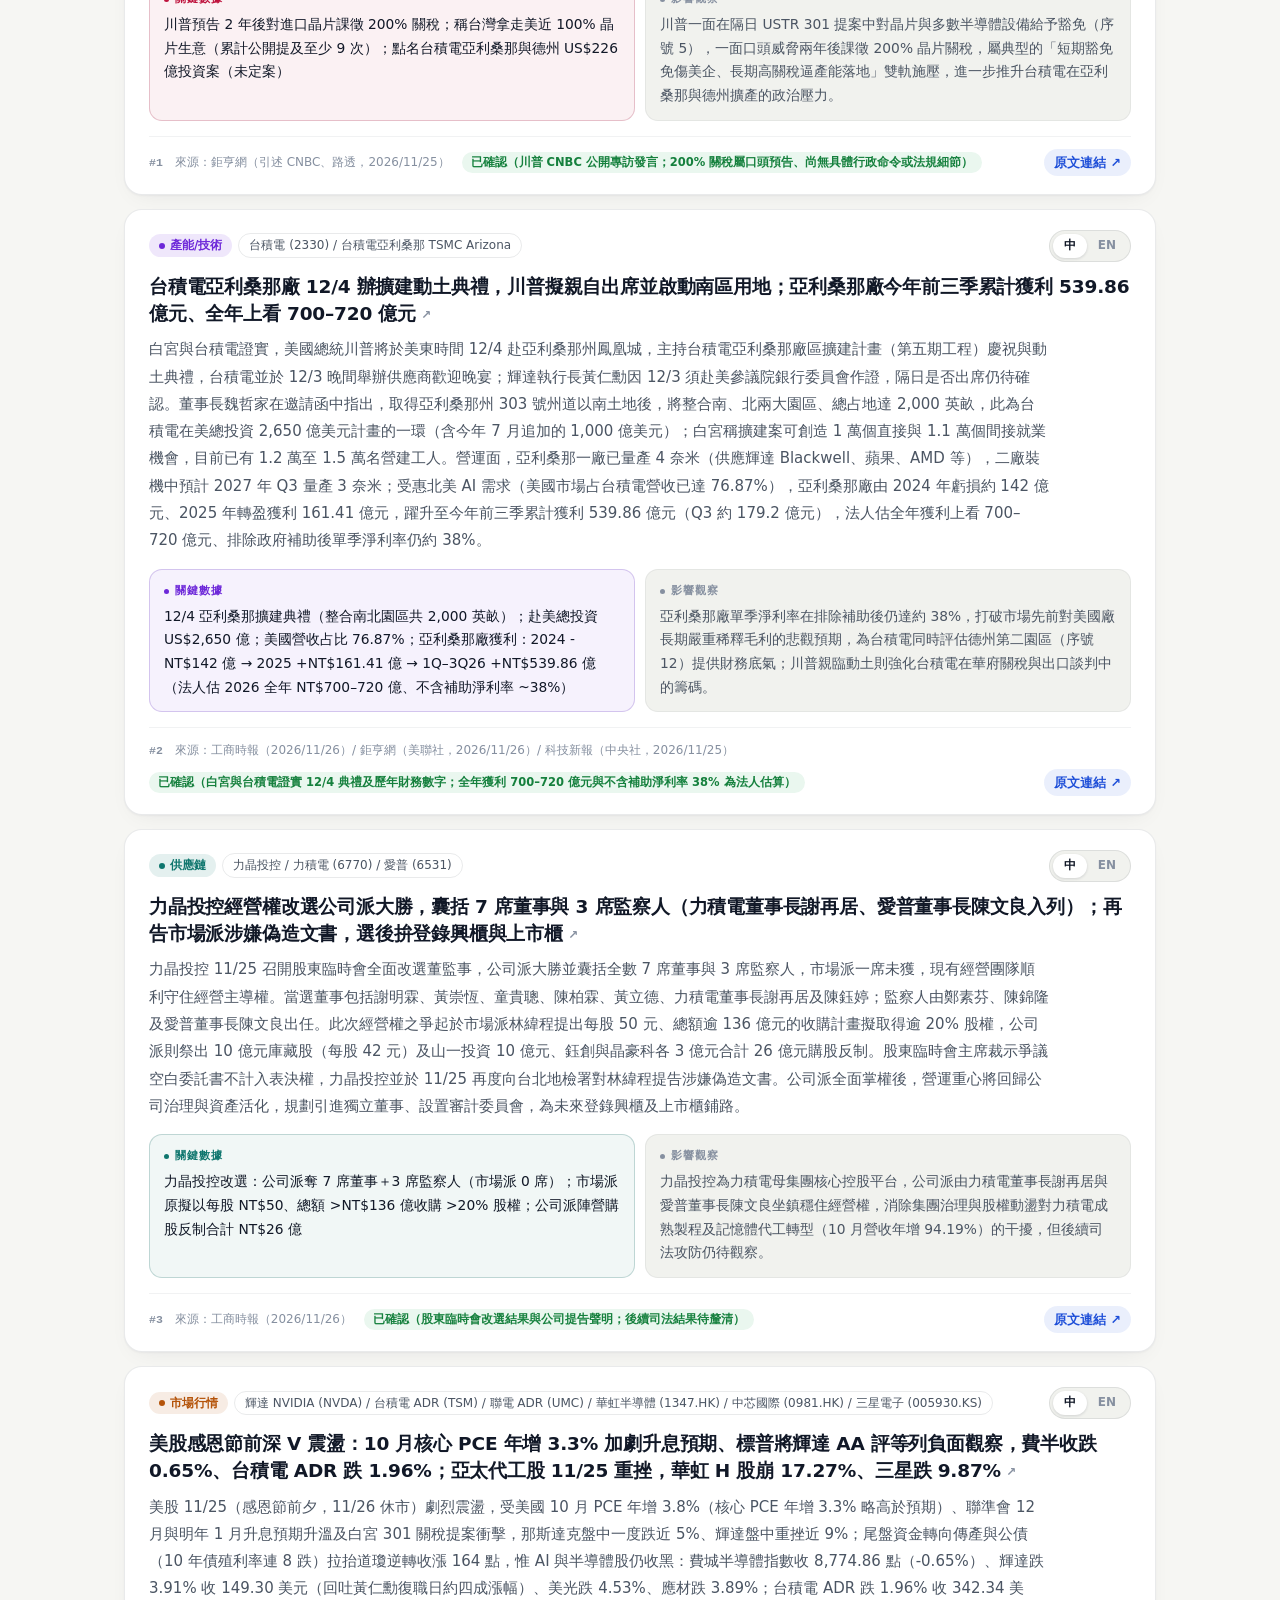
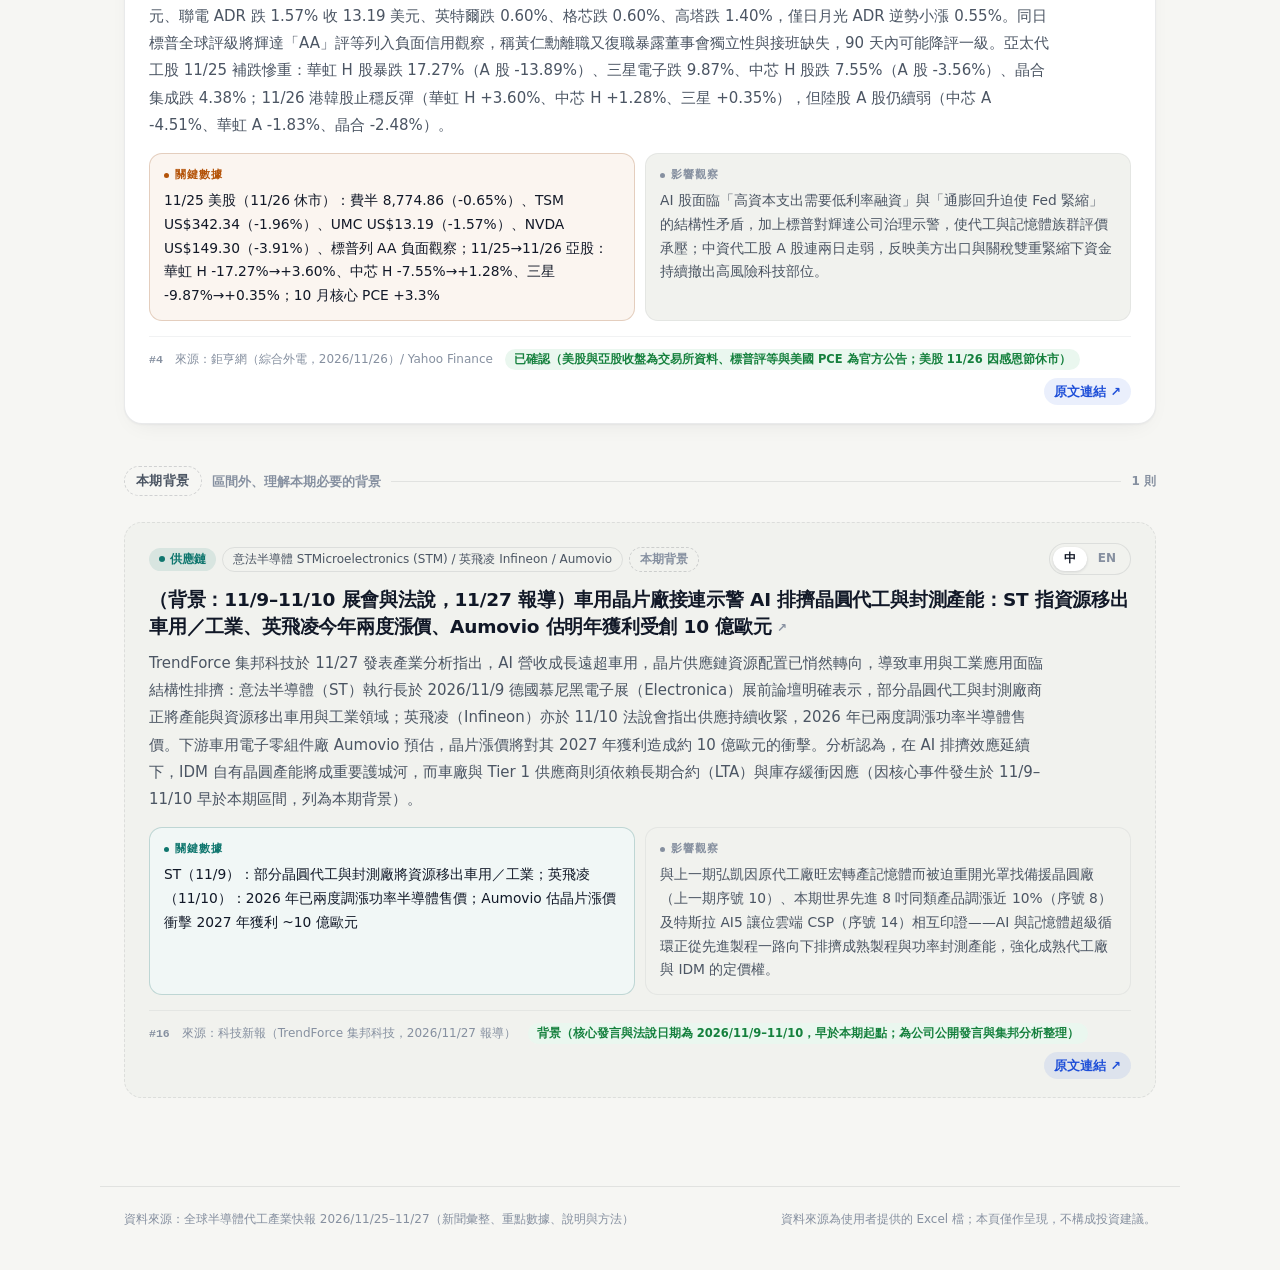
==== commit 14a7c8cb: "Redesign frontend for editorial silicon look and smooth iPhone UX" ====
--- a/index.html
+++ b/index.html
@@ -12,8 +12,8 @@
   gtag('config', 'G-WHNEXDJTHH');
 </script>
 <meta charset="utf-8">
-<meta name="viewport" content="width=device-width, initial-scale=1">
-<meta name="theme-color" content="#1e1b4b">
+<meta name="viewport" content="width=device-width, initial-scale=1, viewport-fit=cover">
+<meta name="theme-color" id="meta-theme" content="#f6f6f3">
 <title>半導體產業快報</title>
 <meta name="description" content="每 2 日更新：晶圓代工新聞與重點數據">
 
@@ -31,20 +31,25 @@
 <meta name="twitter:title" content="半導體產業快報">
 <meta name="twitter:description" content="每 2 日更新：晶圓代工新聞與重點數據">
 <meta name="twitter:image" content="https://jasonzhi731.github.io/news-wab/assets/og-cover.png?v=2">
-<link rel="icon" href="data:image/svg+xml,%3Csvg xmlns='http://www.w3.org/2000/svg' viewBox='0 0 32 32'%3E%3Crect x='3' y='3' width='26' height='26' rx='7' fill='%234f46e5'/%3E%3Crect x='10' y='10' width='12' height='12' rx='2' fill='none' stroke='%23fff' stroke-width='2.4'/%3E%3C/svg%3E">
+<link rel="icon" href="data:image/svg+xml,%3Csvg xmlns='http://www.w3.org/2000/svg' viewBox='0 0 32 32'%3E%3Crect x='3' y='3' width='26' height='26' rx='7' fill='%231d4ed8'/%3E%3Crect x='10' y='10' width='12' height='12' rx='2' fill='none' stroke='%23fff' stroke-width='2.4'/%3E%3C/svg%3E">
 <link rel="manifest" href="study/manifest.webmanifest">
-<link rel="apple-touch-icon" href="study/icons/apple-touch-icon.png">
+<link rel="apple-touch-icon" href="assets/icons/apple-touch-icon.png">
 <meta name="apple-mobile-web-app-capable" content="yes">
+<meta name="mobile-web-app-capable" content="yes">
+<meta name="apple-mobile-web-app-status-bar-style" content="black-translucent">
 <meta name="apple-mobile-web-app-title" content="半導體快報">
 <link rel="stylesheet" href="assets/shell.css">
 <link rel="stylesheet" href="assets/app.css">
 <script>
-  // 在畫面繪製前套用深淺色，避免閃一下白底
+  // 在畫面繪製前套用深淺色並同步 iOS 狀態列色，避免閃白
   (function () {
     var t = null;
     try { t = localStorage.getItem('wr-theme'); } catch (e) {}
     if (!t && window.matchMedia && matchMedia('(prefers-color-scheme: dark)').matches) t = 'dark';
-    document.documentElement.setAttribute('data-theme', t || 'light');
+    t = t || 'light';
+    document.documentElement.setAttribute('data-theme', t);
+    var m = document.getElementById('meta-theme');
+    if (m) m.setAttribute('content', t === 'dark' ? '#090b10' : '#f6f6f3');
   })();
 </script>
 </head>
@@ -55,24 +60,33 @@
 <header class="topbar">
   <div class="topbar-in">
     <a class="brand" href="./">
-      <span class="brand-mark"></span>
-      <span class="brand-text">半導體產業快報</span>
+      <span class="brand-mark" aria-hidden="true"></span>
+      <span class="brand-text">半導體快報</span>
       <span class="brand-cadence">每 2 日更新</span>
     </a>
 
     <nav class="appnav" aria-label="切換">
-      <a href="./" class="is-on" aria-current="page">📰 快報</a>
-      <a href="study/" id="btn-study" title="單字複習：閃卡＋間隔重複">📚 單字</a>
+      <a href="./" class="is-on" aria-current="page">
+        <svg viewBox="0 0 24 24" fill="none" stroke="currentColor" stroke-width="1.9" stroke-linecap="round" stroke-linejoin="round" aria-hidden="true"><path d="M4 22h16a2 2 0 0 0 2-2V4a2 2 0 0 0-2-2H8a2 2 0 0 0-2 2v16a2 2 0 0 1-2 2Zm0 0a2 2 0 0 1-2-2v-9c0-1.1.9-2 2-2h2"/><path d="M18 14h-8M15 18h-5M10 6h8v4h-8V6Z"/></svg>
+        快報
+      </a>
+      <a href="study/" id="btn-study" title="單字複習：閃卡＋間隔重複">
+        <svg viewBox="0 0 24 24" fill="none" stroke="currentColor" stroke-width="1.9" stroke-linecap="round" stroke-linejoin="round" aria-hidden="true"><rect x="3" y="5" width="14" height="16" rx="2.5"/><path d="M7 5V3.5A1.5 1.5 0 0 1 8.5 2h11A1.5 1.5 0 0 1 21 3.5v13a1.5 1.5 0 0 1-1.5 1.5H17"/><path d="M7 11h6M7 15h4"/></svg>
+        單字
+      </a>
     </nav>
 
     <div class="source-picker">
-      <label class="sr-only" for="report-select">選擇報告</label>
+      <label class="sr-only" for="report-select">選擇報告期別</label>
       <select id="report-select" hidden></select>
       <input id="file-input" type="file" accept=".xlsx,.xlsm,.xls" hidden>
     </div>
 
     <div class="topbar-tools">
-      <button id="btn-theme" class="tb-btn" type="button" title="切換深色 / 淺色">◐</button>
+      <button id="btn-theme" class="tb-btn" type="button" title="切換深色 / 淺色" aria-label="切換深色 / 淺色">
+        <svg class="icon-moon" viewBox="0 0 24 24" fill="none" stroke="currentColor" stroke-width="1.9" stroke-linecap="round" stroke-linejoin="round" aria-hidden="true"><path d="M21 12.8A9 9 0 1 1 11.2 3a7 7 0 0 0 9.8 9.8Z"/></svg>
+        <svg class="icon-sun" viewBox="0 0 24 24" fill="none" stroke="currentColor" stroke-width="1.9" stroke-linecap="round" stroke-linejoin="round" aria-hidden="true"><circle cx="12" cy="12" r="4"/><path d="M12 2v2m0 16v2M4.93 4.93l1.41 1.41m11.32 11.32 1.41 1.41M2 12h2m16 0h2M6.34 17.66l-1.41 1.41M19.07 4.93l-1.41 1.41"/></svg>
+      </button>
     </div>
   </div>
 </header>
@@ -100,27 +114,39 @@
     </div>
 
     <nav class="tabs" role="tablist">
-      <button class="tab is-on" data-tab="news"  role="tab" aria-selected="true">新聞彙整 <span class="pill" id="tabcount-news"></span></button>
-      <button class="tab"       data-tab="data"  role="tab">重點數據 <span class="pill" id="tabcount-data"></span></button>
-      <button class="tab"       data-tab="vocab" role="tab">英文字彙 <span class="pill" id="tabcount-vocab"></span></button>
-      <button class="tab"       data-tab="notes" role="tab">說明與方法</button>
+      <button class="tab is-on" data-tab="news"  role="tab" aria-selected="true">新聞 <span class="pill" id="tabcount-news"></span></button>
+      <button class="tab"       data-tab="data"  role="tab">數據 <span class="pill" id="tabcount-data"></span></button>
+      <button class="tab"       data-tab="vocab" role="tab">字彙 <span class="pill" id="tabcount-vocab"></span></button>
+      <button class="tab"       data-tab="notes" role="tab">說明</button>
     </nav>
 
     <!-- ============ 新聞彙整 ============ -->
     <section id="panel-news" class="panel">
-      <div class="filters">
-        <div class="select-row">
-          <label class="fsel"><span>分類</span><select id="s-cat"></select></label>
-          <label class="fsel"><span>日期</span><select id="s-date"></select></label>
-          <label class="fsel"><span>主體</span><select id="s-ent"></select></label>
-        </div>
-
-        <div class="filter-foot">
-          <span id="result-count" class="muted"></span>
-          <button id="btn-reset" class="linkbtn" type="button">清除全部篩選</button>
-          <span id="en-hint" class="en-hint" hidden></span>
-          <button id="btn-all-lang" class="btn lang-all" type="button" data-to="en" hidden>全部切成英文</button>
-        </div>
+      <div class="filters" id="news-filters">
+        <div class="filter-bar">
+          <div class="filter-bar-left">
+            <span id="result-count" class="result-count"></span>
+            <button id="btn-filter-toggle" class="filter-toggle" type="button" aria-expanded="false" aria-controls="news-filter-drawer">
+              <svg viewBox="0 0 24 24" fill="none" stroke="currentColor" stroke-width="2" stroke-linecap="round" stroke-linejoin="round" aria-hidden="true"><line x1="4" y1="6" x2="20" y2="6"/><line x1="7" y1="12" x2="17" y2="12"/><line x1="10" y1="18" x2="14" y2="18"/></svg>
+              <span>篩選</span>
+              <b id="filter-badge" class="filter-badge" hidden></b>
+            </button>
+            <button id="btn-reset" class="linkbtn" type="button" hidden>清除</button>
+          </div>
+          <div class="filter-bar-right">
+            <button id="btn-all-lang" class="btn lang-all" type="button" data-to="en" hidden>全部切成英文</button>
+          </div>
+        </div>
+
+        <div class="filter-drawer" id="news-filter-drawer">
+          <div class="select-row">
+            <label class="fsel"><span>分類</span><select id="s-cat"></select></label>
+            <label class="fsel"><span>日期</span><select id="s-date"></select></label>
+            <label class="fsel"><span>主體</span><select id="s-ent"></select></label>
+          </div>
+        </div>
+
+        <p id="en-hint" class="en-hint" hidden></p>
       </div>
 
       <div id="news-cards" class="cards"></div>
@@ -129,7 +155,7 @@
 
     <!-- ============ 重點數據 ============ -->
     <section id="panel-data" class="panel" hidden>
-      <div class="filters">
+      <div class="filters filters-simple">
         <div class="select-row">
           <label class="fsel"><span>類別</span><select id="s-dcat"></select></label>
         </div>
@@ -140,14 +166,8 @@
 
     <!-- ============ 英文字彙 ============ -->
     <section id="panel-vocab" class="panel" hidden>
-      <div class="filters">
-        <div class="select-row">
-          <label class="fsel"><span>範圍</span>
-            <select id="s-vscope">
-              <option value="report">本期新聞的字彙</option>
-              <option value="saved">我的單字本（跨期收藏）</option>
-            </select>
-          </label>
+      <div class="filters filters-simple vocab-toolbar">
+        <div class="select-row vocab-controls">
           <label class="fsel"><span>類型</span>
             <select id="s-vtype">
               <option value="">全部字彙</option>
@@ -155,11 +175,14 @@
               <option value="general">只看一般字彙</option>
             </select>
           </label>
-          <label class="fcheck"><input id="c-vhide" type="checkbox"> 遮住中文（自我測驗，點一下看答案）</label>
+          <label class="fcheck">
+            <input id="c-vhide" type="checkbox">
+            <span>遮住中文（點一下看答案）</span>
+          </label>
         </div>
         <div class="filter-foot">
-          <span class="muted">已收藏 <b id="v-saved-count">0</b> 個單字・<span id="v-sync-note">收藏只存在這台裝置的瀏覽器</span></span>
-          <a id="btn-practice" class="btn primary practice-cta" href="study/" hidden>📚 先練這期單字 →</a>
+          <span class="muted">已收藏 <b id="v-saved-count">0</b> 字（<a href="study/#saved">單字本</a>）· <span id="v-sync-note"></span></span>
+          <a id="btn-practice" class="btn primary practice-cta" href="study/" hidden>先練這期單字 →</a>
         </div>
       </div>
       <div id="vocab-grid" class="vgrid"></div>
@@ -173,13 +196,37 @@
 
   </section>
 </main>
+
+<button id="btn-top" class="fab-top" type="button" aria-label="回到頂部" hidden>
+  <svg viewBox="0 0 24 24" fill="none" stroke="currentColor" stroke-width="2.2" stroke-linecap="round" stroke-linejoin="round" aria-hidden="true"><path d="m18 15-6-6-6 6"/></svg>
+</button>
 
 <footer class="foot">
   <span id="foot-src" class="muted"></span>
   <span class="muted">資料來源為使用者提供的 Excel 檔；本頁僅作呈現，不構成投資建議。</span>
 </footer>
 
+<nav class="bottomnav" aria-label="快速切換">
+  <a href="./" class="is-on" aria-current="page">
+    <span class="bn-ico"><svg viewBox="0 0 24 24" fill="none" stroke="currentColor" stroke-linecap="round" stroke-linejoin="round" aria-hidden="true"><path d="M4 22h16a2 2 0 0 0 2-2V4a2 2 0 0 0-2-2H8a2 2 0 0 0-2 2v16a2 2 0 0 1-2 2Zm0 0a2 2 0 0 1-2-2v-9c0-1.1.9-2 2-2h2"/><path d="M18 14h-8M15 18h-5M10 6h8v4h-8V6Z"/></svg></span>
+    快報
+  </a>
+  <a href="study/#home">
+    <span class="bn-ico"><svg viewBox="0 0 24 24" fill="none" stroke="currentColor" stroke-linecap="round" stroke-linejoin="round" aria-hidden="true"><rect x="3" y="5" width="14" height="16" rx="2.5"/><path d="M7 5V3.5A1.5 1.5 0 0 1 8.5 2h11A1.5 1.5 0 0 1 21 3.5v13a1.5 1.5 0 0 1-1.5 1.5H17"/><path d="M7 11h6M7 15h4"/></svg></span>
+    練習
+  </a>
+  <a href="study/#browse">
+    <span class="bn-ico"><svg viewBox="0 0 24 24" fill="none" stroke="currentColor" stroke-linecap="round" stroke-linejoin="round" aria-hidden="true"><path d="M4 19.5v-15A2.5 2.5 0 0 1 6.5 2H20v20H6.5a2.5 2.5 0 0 1 0-5H20"/></svg></span>
+    單字本
+  </a>
+  <a href="study/#settings">
+    <span class="bn-ico"><svg viewBox="0 0 24 24" fill="none" stroke="currentColor" stroke-linecap="round" stroke-linejoin="round" aria-hidden="true"><circle cx="12" cy="12" r="3"/><path d="M19.4 15a1.65 1.65 0 0 0 .33 1.82l.06.06a2 2 0 1 1-2.83 2.83l-.06-.06a1.65 1.65 0 0 0-1.82-.33 1.65 1.65 0 0 0-1 1.51V21a2 2 0 1 1-4 0v-.09A1.65 1.65 0 0 0 9 19.4a1.65 1.65 0 0 0-1.82.33l-.06.06a2 2 0 1 1-2.83-2.83l.06-.06a1.65 1.65 0 0 0 .33-1.82 1.65 1.65 0 0 0-1.51-1H3a2 2 0 1 1 0-4h.09A1.65 1.65 0 0 0 4.6 9a1.65 1.65 0 0 0-.33-1.82l-.06-.06a2 2 0 1 1 2.83-2.83l.06.06a1.65 1.65 0 0 0 1.82.33H9a1.65 1.65 0 0 0 1-1.51V3a2 2 0 1 1 4 0v.09a1.65 1.65 0 0 0 1 1.51 1.65 1.65 0 0 0 1.82-.33l.06-.06a2 2 0 1 1 2.83 2.83l-.06.06a1.65 1.65 0 0 0-.33 1.82V9a1.65 1.65 0 0 0 1.51 1H21a2 2 0 1 1 0 4h-.09a1.65 1.65 0 0 0-1.51 1Z"/></svg></span>
+    設定
+  </a>
+</nav>
+
 <script src="vendor/xlsx.full.min.js"></script>
+<script src="assets/wordbook.js"></script>
 <script src="assets/app.js"></script>
 </body>
 </html>
--- a/assets/shell.css
+++ b/assets/shell.css
@@ -1,191 +1,590 @@
 /* ============================================================
-   快報與單字複習共用的外殼：色票、頂部列、漸層標題區、分頁籤。
-   index.html 與 study/index.html 都先載入這支，再載入各自的樣式。
+   半導體產業快報＋單字複習 — 共用設計系統（Editorial Silicon × iOS）
+   index.html 與 study/index.html 皆先載入本檔，再載入各自樣式。
    ============================================================ */
 
-:root{
-  color-scheme:light;
-
-  --bg:#f3f5fb;
-  --bg-2:#e9edf8;
-  --surface:#ffffff;
-  --surface-2:#f6f8fd;
-  --ink:#131a2e;
-  --ink-2:#48526d;
-  --ink-3:#8790a8;
-  --rule:#e1e6f1;
-  --rule-soft:#edf0f7;
-  --brand:#4f46e5;
-  --brand-2:#0891b2;
-  --brand-soft:#eef0ff;
-  --veil:rgba(243,245,251,.9);
-  --ok:#15803d;   --ok-bg:#e8f7ee;
-  --warn:#b45309; --warn-bg:#fdf1e1;
-  --hl:rgba(250,204,21,.38);          /* 字彙螢光筆 */
-  --shadow:0 1px 2px rgba(19,26,46,.04),0 10px 28px -14px rgba(19,26,46,.16);
-  --shadow-lift:0 2px 4px rgba(19,26,46,.05),0 18px 40px -16px rgba(19,26,46,.24);
-
-  /* 分類色系 */
-  --c-violet:#7c3aed;  --c-teal:#0d9488;   --c-emerald:#059669; --c-amber:#d97706;
-  --c-rose:#e11d48;    --c-sky:#0284c7;    --c-fuchsia:#c026d3; --c-orange:#ea580c;
-  --c-slate:#64748b;
-
-  --radius:16px;
-  --radius-s:10px;
-  --topbar-h:60px;
-  --mono:ui-monospace,SFMono-Regular,"Cascadia Mono",Consolas,monospace;
-  --sans:-apple-system,BlinkMacSystemFont,"Segoe UI","PingFang TC","Hiragino Sans",
-         "Noto Sans TC","Microsoft JhengHei","微軟正黑體",system-ui,sans-serif;
-  --en:"Segoe UI",-apple-system,BlinkMacSystemFont,"Helvetica Neue",Arial,system-ui,sans-serif;
-}
-
-html[data-theme="dark"]{
-  color-scheme:dark;
-
-  --bg:#0b1020;
-  --bg-2:#10172b;
-  --surface:#141b30;
-  --surface-2:#19213a;
-  --ink:#e7eaf6;
-  --ink-2:#a9b1c9;
-  --ink-3:#737c97;
-  --rule:#253051;
-  --rule-soft:#1d2641;
-  --brand:#8b93ff;
-  --brand-2:#22d3ee;
-  --brand-soft:#1c2250;
-  --veil:rgba(11,16,32,.9);
-  --ok:#4ade80;   --ok-bg:#12281d;
-  --warn:#fbbf24; --warn-bg:#2d2310;
-  --hl:rgba(250,204,21,.3);
-  --shadow:0 1px 2px rgba(0,0,0,.3),0 10px 28px -14px rgba(0,0,0,.6);
-  --shadow-lift:0 2px 4px rgba(0,0,0,.35),0 18px 40px -16px rgba(0,0,0,.7);
-
-  --c-violet:#a78bfa;  --c-teal:#2dd4bf;   --c-emerald:#34d399; --c-amber:#fbbf24;
-  --c-rose:#fb7185;    --c-sky:#38bdf8;    --c-fuchsia:#e879f9; --c-orange:#fb923c;
-  --c-slate:#94a3b8;
-}
-
-/* ---------- 頂部列 ---------- */
-.topbar{
-  position:sticky;top:0;z-index:40;
-  background:color-mix(in srgb,var(--bg) 78%,transparent);
-  -webkit-backdrop-filter:saturate(1.6) blur(14px);
-  backdrop-filter:saturate(1.6) blur(14px);
-  border-bottom:1px solid var(--rule);
-}
-.topbar-in{
-  max-width:1120px;margin:0 auto;padding:11px 24px;
-  display:flex;align-items:center;gap:12px;flex-wrap:wrap;
-}
-.brand{display:flex;align-items:center;gap:11px;margin-right:auto}
-.brand-mark{
-  width:28px;height:28px;flex:none;border-radius:8px;position:relative;
-  background:linear-gradient(135deg,#4f46e5,#0891b2);
-  box-shadow:0 4px 12px -4px rgba(79,70,229,.6);
-}
-.brand-mark::after{
-  content:"";position:absolute;inset:8px;border:2px solid #fff;border-radius:3px;
-}
-.brand-text{color:var(--ink);font-weight:700;font-size:15.5px;letter-spacing:.1em}
-.brand-cadence{
-  font-size:11.5px;color:var(--brand);letter-spacing:.08em;font-weight:600;
-  background:var(--brand-soft);padding:2px 9px;border-radius:999px;
-}
-.brand{color:inherit;text-decoration:none}
-.brand:hover{text-decoration:none}
-.topbar-tools{display:flex;align-items:center;gap:8px}
-
-/* 快報／單字 切換 */
-.appnav{
-  display:flex;gap:3px;padding:3px;border-radius:12px;
-  background:var(--surface);border:1px solid var(--rule);
-}
-.appnav a{
-  font-size:13.5px;font-weight:600;letter-spacing:.04em;white-space:nowrap;
-  padding:5px 13px;border-radius:9px;color:var(--ink-2);text-decoration:none;
-  transition:color .15s,background .15s;
-}
-.appnav a:hover{color:var(--ink);background:var(--surface-2);text-decoration:none}
-.appnav a.is-on{color:#fff;background:linear-gradient(135deg,#4f46e5,#0891b2);box-shadow:0 6px 16px -8px rgba(79,70,229,.8)}
-.tb-btn{
-  font:inherit;font-size:15px;line-height:1.2;cursor:pointer;
-  padding:6px 10px;border-radius:var(--radius-s);
-  border:1px solid var(--rule);background:var(--surface);color:var(--ink-2);
-}
-.tb-btn:hover{border-color:var(--ink-3);color:var(--ink)}
-
-/* ---------- 標題區（漸層 hero） ---------- */
-.hero{
-  position:relative;overflow:hidden;isolation:isolate;
-  border-radius:26px;padding:40px 44px 30px;color:#fff;
-  background:linear-gradient(125deg,#1e1b4b 0%,#3730a3 42%,#0e7490 100%);
-  box-shadow:0 24px 60px -28px rgba(49,46,129,.7);
-}
-/* 晶圓網格＋兩團光暈 */
-.hero::before{
-  content:"";position:absolute;inset:0;z-index:-1;
+:root {
+  color-scheme: light;
+
+  /* 編輯紙張淺色基底 */
+  --bg: #f6f6f3;
+  --bg-2: #eceee8;
+  --surface: #ffffff;
+  --surface-2: #f1f2ee;
+  --surface-glass: rgba(246, 246, 243, 0.84);
+  --surface-glass-strong: rgba(255, 255, 255, 0.88);
+
+  /* 文字層級 */
+  --ink: #111827;
+  --ink-2: #4b5563;
+  --ink-3: #8690a0;
+
+  /* 線條 */
+  --rule: rgba(17, 24, 39, 0.09);
+  --rule-strong: rgba(17, 24, 39, 0.16);
+  --rule-soft: rgba(17, 24, 39, 0.055);
+
+  /* 品牌強調色：沉穩編輯鈷藍 + 晶圓青 */
+  --brand: #1d4ed8;
+  --brand-hover: #1e40af;
+  --brand-2: #0f766e;
+  --brand-soft: rgba(29, 78, 216, 0.09);
+  --brand-ring: rgba(29, 78, 216, 0.22);
+
+  /* 語意色 */
+  --veil: rgba(246, 246, 243, 0.92);
+  --ok: #15803d;
+  --ok-bg: #eaf7ef;
+  --warn: #b45309;
+  --warn-bg: #fef3e2;
+  --gold: #ca8a04;
+  --gold-bg: #fef9c3;
+  --hl: rgba(250, 204, 21, 0.36);
+
+  /* 細膩陰影 */
+  --shadow-xs: 0 1px 2px rgba(15, 23, 42, 0.04);
+  --shadow: 0 1px 2px rgba(15, 23, 42, 0.04), 0 8px 24px -12px rgba(15, 23, 42, 0.10);
+  --shadow-lift: 0 2px 6px rgba(15, 23, 42, 0.06), 0 16px 36px -14px rgba(15, 23, 42, 0.16);
+  --shadow-sheet: 0 -8px 36px rgba(15, 23, 42, 0.14);
+
+  /* 新聞分類色票（精選低刺眼高辨識） */
+  --c-violet: #6d28d9;
+  --c-teal: #0f766e;
+  --c-emerald: #047857;
+  --c-amber: #b45309;
+  --c-rose: #be123c;
+  --c-sky: #0369a1;
+  --c-fuchsia: #a21caf;
+  --c-orange: #c2410c;
+  --c-slate: #475569;
+
+  /* 幾何與字型 */
+  --radius-xl: 24px;
+  --radius: 18px;
+  --radius-m: 14px;
+  --radius-s: 10px;
+  --topbar-h: 56px;
+
+  --mono: ui-monospace, "SF Mono", SFMono-Regular, Menlo, Consolas, monospace;
+  --sans: -apple-system, BlinkMacSystemFont, "SF Pro Text", "PingFang TC", "Hiragino Sans",
+          "Noto Sans TC", "Microsoft JhengHei", system-ui, sans-serif;
+  --display: -apple-system, BlinkMacSystemFont, "SF Pro Display", "PingFang TC",
+             "Noto Sans TC", system-ui, sans-serif;
+  --en: -apple-system, BlinkMacSystemFont, "SF Pro Text", "Inter", "Helvetica Neue",
+        Arial, system-ui, sans-serif;
+}
+
+html[data-theme="dark"] {
+  color-scheme: dark;
+
+  /* iPhone OLED 友善深曜石 */
+  --bg: #090b10;
+  --bg-2: #111622;
+  --surface: #131823;
+  --surface-2: #1b2232;
+  --surface-glass: rgba(9, 11, 16, 0.82);
+  --surface-glass-strong: rgba(19, 24, 35, 0.88);
+
+  --ink: #f3f4f6;
+  --ink-2: #a3adbf;
+  --ink-3: #6c768a;
+
+  --rule: rgba(255, 255, 255, 0.085);
+  --rule-strong: rgba(255, 255, 255, 0.16);
+  --rule-soft: rgba(255, 255, 255, 0.05);
+
+  --brand: #60a5fa;
+  --brand-hover: #93c5fd;
+  --brand-2: #2dd4bf;
+  --brand-soft: rgba(96, 165, 250, 0.14);
+  --brand-ring: rgba(96, 165, 250, 0.28);
+
+  --veil: rgba(9, 11, 16, 0.9);
+  --ok: #4ade80;
+  --ok-bg: rgba(34, 197, 94, 0.13);
+  --warn: #fbbf24;
+  --warn-bg: rgba(245, 158, 11, 0.14);
+  --gold: #facc15;
+  --gold-bg: rgba(250, 204, 21, 0.14);
+  --hl: rgba(250, 204, 21, 0.28);
+
+  --shadow-xs: 0 1px 2px rgba(0, 0, 0, 0.25);
+  --shadow: 0 1px 2px rgba(0, 0, 0, 0.3), 0 10px 28px -12px rgba(0, 0, 0, 0.55);
+  --shadow-lift: 0 2px 6px rgba(0, 0, 0, 0.4), 0 18px 40px -14px rgba(0, 0, 0, 0.72);
+  --shadow-sheet: 0 -10px 40px rgba(0, 0, 0, 0.6);
+
+  --c-violet: #a78bfa;
+  --c-teal: #2dd4bf;
+  --c-emerald: #34d399;
+  --c-amber: #fbbf24;
+  --c-rose: #fb7185;
+  --c-sky: #38bdf8;
+  --c-fuchsia: #e879f9;
+  --c-orange: #fb923c;
+  --c-slate: #94a3b8;
+}
+
+/* 基礎觸控優化：消除 iOS 點擊閃灰與 300ms 延遲 */
+html {
+  -webkit-text-size-adjust: 100%;
+  scroll-behavior: smooth;
+}
+button, a, select, input, label {
+  -webkit-tap-highlight-color: transparent;
+  touch-action: manipulation;
+}
+select {
+  -webkit-appearance: none;
+  -moz-appearance: none;
+  appearance: none;
+}
+select::-ms-expand {
+  display: none;
+}
+select::picker-icon {
+  display: none;
+}
+
+/* ---------- 頂部毛玻璃導覽列 ---------- */
+.topbar {
+  position: sticky;
+  top: 0;
+  z-index: 40;
+  padding-top: env(safe-area-inset-top);
+  background: var(--surface-glass);
+  -webkit-backdrop-filter: saturate(180%) blur(20px);
+  backdrop-filter: saturate(180%) blur(20px);
+  border-bottom: 1px solid var(--rule);
+}
+
+.topbar-in {
+  max-width: 1080px;
+  margin: 0 auto;
+  padding: 10px 24px;
+  min-height: 56px;
+  display: flex;
+  align-items: center;
+  gap: 12px;
+}
+
+.brand {
+  display: flex;
+  align-items: center;
+  gap: 10px;
+  margin-right: auto;
+  color: var(--ink);
+  text-decoration: none;
+  min-width: 0;
+}
+.brand:hover { text-decoration: none; }
+
+.brand-mark {
+  width: 30px;
+  height: 30px;
+  flex: none;
+  border-radius: 9px;
+  position: relative;
+  background: linear-gradient(145deg, #0f172a 0%, #1d4ed8 100%);
+  box-shadow: 0 4px 12px -4px rgba(29, 78, 216, 0.55), inset 0 1px 0 rgba(255, 255, 255, 0.25);
+}
+.brand-mark::before {
+  content: "";
+  position: absolute;
+  inset: 7px;
+  border: 1.75px solid rgba(255, 255, 255, 0.92);
+  border-radius: 3px;
+}
+.brand-mark::after {
+  content: "";
+  position: absolute;
+  inset: 12px;
+  background: #38bdf8;
+  border-radius: 1.5px;
+}
+
+.brand-text {
+  font-family: var(--display);
+  color: var(--ink);
+  font-weight: 700;
+  font-size: 16px;
+  letter-spacing: -0.01em;
+  white-space: nowrap;
+}
+
+.brand-cadence {
+  font-size: 11px;
+  color: var(--brand);
+  letter-spacing: 0.04em;
+  font-weight: 600;
+  background: var(--brand-soft);
+  padding: 2px 8px;
+  border-radius: 999px;
+  white-space: nowrap;
+}
+
+.topbar-tools {
+  display: flex;
+  align-items: center;
+  gap: 8px;
+  flex: none;
+}
+
+/* 桌機版：快報／單字 切換膠囊 */
+.appnav {
+  display: inline-flex;
+  gap: 3px;
+  padding: 3px;
+  border-radius: 12px;
+  background: var(--surface-2);
+  border: 1px solid var(--rule);
+  flex: none;
+}
+.appnav a {
+  display: inline-flex;
+  align-items: center;
+  gap: 6px;
+  font-size: 13.5px;
+  font-weight: 600;
+  white-space: nowrap;
+  padding: 5px 13px;
+  border-radius: 9px;
+  color: var(--ink-2);
+  text-decoration: none;
+  transition: color 0.16s ease, background 0.16s ease, box-shadow 0.16s ease;
+}
+.appnav a svg {
+  width: 15px;
+  height: 15px;
+  flex: none;
+  opacity: 0.78;
+}
+.appnav a:hover {
+  color: var(--ink);
+  text-decoration: none;
+}
+.appnav a.is-on {
+  color: var(--ink);
+  background: var(--surface);
+  box-shadow: 0 1px 3px rgba(15, 23, 42, 0.1), 0 0 0 1px var(--rule);
+}
+.appnav a.is-on svg {
+  color: var(--brand);
+  opacity: 1;
+}
+
+/* 主題切換圓角方鈕（SVG 日月自動切換） */
+.tb-btn {
+  display: inline-flex;
+  align-items: center;
+  justify-content: center;
+  width: 36px;
+  height: 36px;
+  padding: 0;
+  border-radius: 10px;
+  border: 1px solid var(--rule);
+  background: var(--surface);
+  color: var(--ink-2);
+  cursor: pointer;
+  flex: none;
+  transition: border-color 0.15s ease, color 0.15s ease, background 0.15s ease, transform 0.12s ease;
+}
+.tb-btn:hover {
+  border-color: var(--rule-strong);
+  color: var(--ink);
+}
+.tb-btn:active {
+  transform: scale(0.93);
+}
+.tb-btn svg {
+  width: 18px;
+  height: 18px;
+}
+.tb-btn .icon-sun { display: none; }
+.tb-btn .icon-moon { display: block; }
+html[data-theme="dark"] .tb-btn .icon-sun { display: block; }
+html[data-theme="dark"] .tb-btn .icon-moon { display: none; }
+
+/* ---------- 深色晶圓標題區（Hero） ---------- */
+.hero {
+  position: relative;
+  overflow: hidden;
+  isolation: isolate;
+  border-radius: var(--radius-xl);
+  padding: 32px 34px 26px;
+  color: #f8fafc;
+  background: linear-gradient(145deg, #0d1321 0%, #142038 56%, #0f293a 100%);
+  border: 1px solid rgba(255, 255, 255, 0.08);
+  box-shadow: 0 20px 50px -24px rgba(13, 19, 33, 0.55);
+}
+
+/* 極細晶圓格線 */
+.hero::before {
+  content: "";
+  position: absolute;
+  inset: 0;
+  z-index: -1;
   background-image:
-    linear-gradient(rgba(255,255,255,.07) 1px,transparent 1px),
-    linear-gradient(90deg,rgba(255,255,255,.07) 1px,transparent 1px);
-  background-size:28px 28px;
-  -webkit-mask-image:radial-gradient(ellipse 70% 90% at 88% 20%,#000 20%,transparent 75%);
-  mask-image:radial-gradient(ellipse 70% 90% at 88% 20%,#000 20%,transparent 75%);
-}
-.hero::after{
-  content:"";position:absolute;z-index:-1;width:420px;height:420px;right:-120px;top:-180px;
-  border-radius:50%;background:radial-gradient(circle,rgba(34,211,238,.55),transparent 65%);
-  filter:blur(10px);
-}
-.eyebrow{
-  margin:0 0 12px;font-size:12px;font-weight:700;letter-spacing:.24em;
-  color:#a5f3fc;
-}
-.hero h1{
-  margin:0 0 8px;font-size:32px;line-height:1.35;font-weight:800;letter-spacing:.04em;
-  text-shadow:0 2px 18px rgba(0,0,0,.18);
-}
-.hero-sub{margin:0;font-size:14px;color:rgba(255,255,255,.78);letter-spacing:.02em;max-width:880px}
-
-/* ---------- 分頁 ---------- */
-.tabs{
-  display:flex;gap:4px;margin:26px 0 0;padding:5px;width:max-content;max-width:100%;
-  background:var(--surface);border:1px solid var(--rule);border-radius:14px;box-shadow:var(--shadow);
-}
-.tab{
-  font-family:var(--sans);font-size:14.5px;cursor:pointer;font-weight:600;
-  background:none;border:0;border-radius:10px;
-  padding:8px 16px;color:var(--ink-2);letter-spacing:.04em;
-  white-space:nowrap;transition:color .15s,background .15s;
-}
-.tab:hover{color:var(--ink);background:var(--surface-2)}
-.tab.is-on{color:#fff;background:linear-gradient(135deg,#4f46e5,#0891b2);box-shadow:0 6px 16px -8px rgba(79,70,229,.8)}
-.pill{
-  display:inline-block;margin-left:6px;min-width:20px;padding:0 6px;
-  font-size:11.5px;line-height:18px;text-align:center;border-radius:999px;
-  background:var(--surface-2);color:var(--ink-3);font-weight:700;font-variant-numeric:tabular-nums;
-}
-.pill:empty{display:none}
-.tab.is-on .pill{background:rgba(255,255,255,.22);color:#fff}
-a.tab{text-decoration:none;display:inline-block}
-a.tab:hover{text-decoration:none}
-
-@media (max-width:720px){
-  .topbar-in{gap:8px;padding:9px 16px}
-  .brand{flex:1 1 auto;min-width:0;margin-right:0;gap:9px}
-  .brand-text{font-size:14.5px;letter-spacing:.04em;white-space:nowrap;overflow:hidden;text-overflow:ellipsis}
-  .brand-cadence{display:none}
-  .appnav a{padding:5px 10px;font-size:13px;letter-spacing:0}
-  .hero{padding:26px 20px 22px;border-radius:20px}
-  .hero h1{font-size:23px}
-  .hero-sub{font-size:13px}
-  .tabs{width:auto;overflow-x:auto;scrollbar-width:none}
-  .tabs::-webkit-scrollbar{display:none}
-  .tab{font-size:13.5px;padding:7px 12px}
-}
-@media (max-width:360px){
-  .brand-text{display:none}
-}
-@media print{
-  .topbar,.tabs{display:none!important}
-}
+    linear-gradient(rgba(255, 255, 255, 0.045) 1px, transparent 1px),
+    linear-gradient(90deg, rgba(255, 255, 255, 0.045) 1px, transparent 1px);
+  background-size: 26px 26px;
+  -webkit-mask-image: radial-gradient(ellipse 75% 95% at 88% 15%, #000 10%, transparent 72%);
+  mask-image: radial-gradient(ellipse 75% 95% at 88% 15%, #000 10%, transparent 72%);
+}
+
+/* 克制的環境微光 */
+.hero::after {
+  content: "";
+  position: absolute;
+  z-index: -1;
+  width: 380px;
+  height: 380px;
+  right: -110px;
+  top: -170px;
+  border-radius: 50%;
+  background: radial-gradient(circle, rgba(56, 189, 248, 0.28), rgba(29, 78, 216, 0.14) 45%, transparent 70%);
+  pointer-events: none;
+}
+
+.eyebrow {
+  display: inline-flex;
+  align-items: center;
+  gap: 7px;
+  margin: 0 0 10px;
+  font-family: var(--en);
+  font-size: 11px;
+  font-weight: 700;
+  letter-spacing: 0.16em;
+  text-transform: uppercase;
+  color: #7dd3fc;
+}
+.eyebrow::before {
+  content: "";
+  width: 6px;
+  height: 6px;
+  border-radius: 50%;
+  background: #38bdf8;
+  box-shadow: 0 0 10px rgba(56, 189, 248, 0.9);
+}
+
+.hero h1 {
+  font-family: var(--display);
+  margin: 0 0 6px;
+  font-size: clamp(22px, 3vw, 30px);
+  line-height: 1.3;
+  font-weight: 800;
+  letter-spacing: -0.015em;
+  color: #ffffff;
+}
+
+.hero-sub {
+  margin: 0;
+  font-size: 13.5px;
+  line-height: 1.55;
+  color: rgba(226, 232, 240, 0.74);
+  max-width: 720px;
+}
+
+/* ---------- iOS 風格分段分頁籤（Tabs） ---------- */
+.tabs {
+  display: flex;
+  gap: 4px;
+  margin: 18px 0 0;
+  padding: 4px;
+  width: max-content;
+  max-width: 100%;
+  background: var(--surface-2);
+  border: 1px solid var(--rule);
+  border-radius: 14px;
+}
+
+.tab {
+  font-family: var(--sans);
+  font-size: 14px;
+  font-weight: 600;
+  cursor: pointer;
+  background: transparent;
+  border: 0;
+  border-radius: 10px;
+  padding: 8px 15px;
+  color: var(--ink-2);
+  white-space: nowrap;
+  display: inline-flex;
+  align-items: center;
+  justify-content: center;
+  gap: 6px;
+  transition: color 0.16s ease, background 0.16s ease, box-shadow 0.16s ease, transform 0.12s ease;
+}
+.tab:hover {
+  color: var(--ink);
+}
+.tab:active {
+  transform: scale(0.97);
+}
+.tab.is-on {
+  color: var(--ink);
+  background: var(--surface);
+  box-shadow: 0 1px 4px rgba(15, 23, 42, 0.1), 0 0 0 1px var(--rule);
+}
+
+.pill {
+  display: inline-flex;
+  align-items: center;
+  justify-content: center;
+  min-width: 20px;
+  height: 19px;
+  padding: 0 6px;
+  font-size: 11px;
+  line-height: 1;
+  border-radius: 999px;
+  background: var(--rule);
+  color: var(--ink-2);
+  font-weight: 700;
+  font-variant-numeric: tabular-nums;
+}
+.pill:empty { display: none; }
+.tab.is-on .pill {
+  background: var(--brand-soft);
+  color: var(--brand);
+}
+a.tab { text-decoration: none; }
+a.tab:hover { text-decoration: none; }
+
+/* ---------- 手機底部 iOS 毛玻璃 Tab Bar ---------- */
+.bottomnav { display: none; }
+
+@media (max-width: 720px) {
+  .bottomnav {
+    display: flex;
+    position: fixed;
+    left: 0;
+    right: 0;
+    bottom: 0;
+    z-index: 45;
+    padding: 6px 8px calc(6px + env(safe-area-inset-bottom));
+    background: var(--surface-glass-strong);
+    -webkit-backdrop-filter: saturate(190%) blur(24px);
+    backdrop-filter: saturate(190%) blur(24px);
+    border-top: 1px solid var(--rule);
+  }
+  .bottomnav a {
+    flex: 1;
+    display: flex;
+    flex-direction: column;
+    align-items: center;
+    justify-content: center;
+    gap: 3px;
+    padding: 4px 0 2px;
+    border-radius: 12px;
+    text-decoration: none;
+    font-size: 10.5px;
+    font-weight: 600;
+    letter-spacing: 0.02em;
+    color: var(--ink-3);
+    transition: color 0.15s ease, transform 0.12s ease;
+  }
+  .bottomnav a:active {
+    transform: scale(0.92);
+  }
+  .bottomnav a .bn-ico {
+    display: inline-flex;
+    align-items: center;
+    justify-content: center;
+    width: 44px;
+    height: 28px;
+    border-radius: 999px;
+    transition: background 0.18s ease, color 0.18s ease;
+  }
+  .bottomnav a svg {
+    width: 21px;
+    height: 21px;
+    stroke-width: 1.85;
+  }
+  .bottomnav a.is-on {
+    color: var(--brand);
+  }
+  .bottomnav a.is-on .bn-ico {
+    background: var(--brand-soft);
+    color: var(--brand);
+  }
+  .bottomnav a:hover { text-decoration: none; }
+
+  body {
+    padding-bottom: calc(68px + env(safe-area-inset-bottom));
+  }
+  body.studying {
+    padding-bottom: calc(16px + env(safe-area-inset-bottom));
+  }
+  body.studying .bottomnav {
+    display: none;
+  }
+
+  .appnav { display: none; }
+
+  /* 手機頂部列保持乾淨單列 */
+  .topbar-in {
+    gap: 8px;
+    padding: 8px 14px;
+    min-height: 52px;
+    flex-wrap: nowrap;
+  }
+  .brand {
+    flex: 0 1 auto;
+    min-width: 0;
+    margin-right: auto;
+    gap: 8px;
+  }
+  .brand-mark {
+    width: 28px;
+    height: 28px;
+    border-radius: 8px;
+  }
+  .brand-mark::before { inset: 6px; }
+  .brand-mark::after { inset: 11px; }
+  .brand-text {
+    font-size: 15px;
+    overflow: hidden;
+    text-overflow: ellipsis;
+  }
+  .brand-cadence { display: none; }
+
+  .hero {
+    padding: 20px 18px 18px;
+    border-radius: 20px;
+  }
+  .eyebrow {
+    margin-bottom: 8px;
+    font-size: 10.5px;
+  }
+  .hero h1 {
+    font-size: 20px;
+    line-height: 1.32;
+  }
+  .hero-sub {
+    font-size: 12.5px;
+  }
+
+  /* 手機分頁籤：均分撐滿，不截斷 */
+  .tabs {
+    width: 100%;
+    margin-top: 14px;
+    overflow-x: auto;
+    scrollbar-width: none;
+  }
+  .tabs::-webkit-scrollbar { display: none; }
+  .tab {
+    flex: 1 0 auto;
+    font-size: 13px;
+    padding: 8px 10px;
+    gap: 4px;
+  }
+}
+
+@media (max-width: 390px) {
+  .brand-text {
+    font-size: 14px;
+  }
+}
+
+@media print {
+  .topbar, .tabs, .bottomnav { display: none !important; }
+}
--- a/assets/app.css
+++ b/assets/app.css
@@ -1,498 +1,1441 @@
 /* ============================================================
-   半導體產業快報閱讀器 — 樣式
-   設計基調：科技刊物。靛藍到青綠的漸層標題區、圓角白卡、
-   每個新聞分類一個色系（左側色條＋分類標籤＋關鍵數據底色）。
-   英文模式的卡片帶淡淡的靛色光暈，重點字彙以螢光筆底線標示。
+   半導體產業快報閱讀器 — 頁面樣式（Editorial Silicon × iOS）
    ============================================================ */
 
-
 /* 分類 → 卡片用的 --c */
-.c-violet{--c:var(--c-violet)} .c-teal{--c:var(--c-teal)} .c-emerald{--c:var(--c-emerald)}
-.c-amber{--c:var(--c-amber)}   .c-rose{--c:var(--c-rose)} .c-sky{--c:var(--c-sky)}
-.c-fuchsia{--c:var(--c-fuchsia)} .c-orange{--c:var(--c-orange)} .c-slate{--c:var(--c-slate)}
-
-*{box-sizing:border-box}
-/* 必須壓過 .cards{display:flex}、#drop-veil{display:flex} 這類規則 */
-[hidden]{display:none !important}
-html,body{margin:0;padding:0}
-body{
-  font-family:var(--sans);
+.c-violet { --c: var(--c-violet); }
+.c-teal { --c: var(--c-teal); }
+.c-emerald { --c: var(--c-emerald); }
+.c-amber { --c: var(--c-amber); }
+.c-rose { --c: var(--c-rose); }
+.c-sky { --c: var(--c-sky); }
+.c-fuchsia { --c: var(--c-fuchsia); }
+.c-orange { --c: var(--c-orange); }
+.c-slate { --c: var(--c-slate); }
+
+*, *::before, *::after { box-sizing: border-box; }
+[hidden] { display: none !important; }
+html, body { margin: 0; padding: 0; }
+
+body {
+  font-family: var(--sans);
+  background: var(--bg);
+  color: var(--ink);
+  font-size: 16px;
+  line-height: 1.7;
+  -webkit-font-smoothing: antialiased;
+  min-height: 100vh;
+}
+
+a { color: var(--brand); text-decoration: none; }
+a:hover { text-decoration: underline; text-underline-offset: 3px; }
+:focus-visible { outline: 2px solid var(--brand); outline-offset: 2px; border-radius: 6px; }
+
+code {
+  font-family: var(--mono);
+  font-size: 0.86em;
+  background: var(--surface-2);
+  padding: 2px 6px;
+  border-radius: 6px;
+}
+.muted { color: var(--ink-2); }
+.sr-only { position: absolute; width: 1px; height: 1px; overflow: hidden; clip: rect(0 0 0 0); }
+
+.wrap {
+  max-width: 1080px;
+  margin: 0 auto;
+  padding: 0 24px 88px;
+}
+
+/* ---------- 頂部期別選擇器 ---------- */
+.source-picker {
+  display: flex;
+  align-items: center;
+  min-width: 0;
+}
+
+#report-select,
+.fsel select {
+  font-family: var(--sans);
+  font-size: 13.5px;
+  font-weight: 600;
+  padding: 7px 32px 7px 12px;
+  border-radius: var(--radius-s);
+  border: 1px solid var(--rule);
+  background: var(--surface) url("data:image/svg+xml,%3Csvg xmlns='http://www.w3.org/2000/svg' width='12' height='8' viewBox='0 0 12 8'%3E%3Cpath d='M1.5 1.5l4.5 4.5 4.5-4.5' fill='none' stroke='%238690a0' stroke-width='1.7' stroke-linecap='round' stroke-linejoin='round'/%3E%3C/svg%3E") no-repeat right 11px center;
+  -webkit-appearance: none;
+  appearance: none;
+  color: var(--ink);
+  cursor: pointer;
+  transition: border-color 0.15s ease, box-shadow 0.15s ease, background-color 0.15s ease;
+}
+#report-select {
+  max-width: 240px;
+  height: 36px;
+  overflow: hidden;
+  text-overflow: ellipsis;
+}
+#report-select:hover,
+.fsel select:hover {
+  border-color: var(--rule-strong);
+}
+#report-select:focus,
+.fsel select:focus {
+  outline: none;
+  border-color: var(--brand);
+  box-shadow: 0 0 0 3px var(--brand-ring);
+}
+
+/* ---------- 按鈕 ---------- */
+.btn {
+  display: inline-flex;
+  align-items: center;
+  justify-content: center;
+  gap: 6px;
+  font-family: var(--sans);
+  font-size: 13.5px;
+  font-weight: 600;
+  cursor: pointer;
+  padding: 8px 15px;
+  border-radius: var(--radius-s);
+  border: 1px solid var(--rule);
+  background: var(--surface);
+  color: var(--ink-2);
+  transition: border-color 0.15s ease, color 0.15s ease, background 0.15s ease, transform 0.12s ease;
+}
+.btn:hover {
+  border-color: var(--rule-strong);
+  color: var(--ink);
+}
+.btn:active {
+  transform: scale(0.97);
+}
+.btn.primary {
+  background: var(--brand);
+  color: #ffffff;
+  border-color: transparent;
+  box-shadow: 0 4px 14px -6px rgba(29, 78, 216, 0.65);
+}
+.btn.primary:hover {
+  background: var(--brand-hover);
+  color: #ffffff;
+}
+a.btn { text-decoration: none; }
+a.btn:hover { text-decoration: none; }
+
+/* ---------- 空狀態 ---------- */
+.stage { padding-top: 22px; }
+.empty-card {
+  max-width: 560px;
+  margin: 8vh auto;
+  padding: 36px 32px;
+  background: var(--surface);
+  border: 1px solid var(--rule);
+  border-radius: var(--radius-xl);
+  box-shadow: var(--shadow);
+}
+.empty-card h1 {
+  font-family: var(--display);
+  margin: 0 0 14px;
+  font-size: 22px;
+  font-weight: 800;
+  letter-spacing: -0.015em;
+}
+.empty-card p { margin: 0 0 12px; font-size: 15px; color: var(--ink-2); }
+.empty-card .btn { margin-top: 10px; }
+.hint { margin-top: 16px; font-size: 13px; color: var(--warn); line-height: 1.75; }
+
+/* ---------- Hero 指標與分類比例 ---------- */
+.stats {
+  display: grid;
+  grid-template-columns: repeat(4, minmax(0, 1fr));
+  gap: 10px;
+  margin-top: 20px;
+}
+.stat {
+  padding: 12px 14px;
+  border-radius: 14px;
+  background: rgba(255, 255, 255, 0.06);
+  border: 1px solid rgba(255, 255, 255, 0.09);
+}
+.stat span {
+  display: block;
+  font-size: 11px;
+  font-weight: 600;
+  color: rgba(203, 213, 225, 0.72);
+  letter-spacing: 0.06em;
+}
+.stat b {
+  display: block;
+  margin-top: 3px;
+  font-family: var(--display);
+  font-size: 20px;
+  font-weight: 800;
+  letter-spacing: -0.01em;
+  font-variant-numeric: tabular-nums;
+  white-space: nowrap;
+  color: #ffffff;
+}
+.stat b small {
+  font-size: 12px;
+  font-weight: 600;
+  margin-left: 3px;
+  color: rgba(203, 213, 225, 0.72);
+}
+
+.mix { margin-top: 18px; }
+.mix-bar {
+  display: flex;
+  height: 6px;
+  border-radius: 999px;
+  overflow: hidden;
+  gap: 2px;
+  background: rgba(255, 255, 255, 0.1);
+}
+.mix-bar i {
+  display: block;
+  background: var(--c);
+  min-width: 4px;
+  border-radius: 999px;
+}
+.mix-legend {
+  display: flex;
+  flex-wrap: wrap;
+  gap: 6px;
+  margin-top: 11px;
+}
+.mix-legend button {
+  display: inline-flex;
+  align-items: center;
+  gap: 6px;
+  cursor: pointer;
+  font-family: var(--sans);
+  font-size: 12px;
+  font-weight: 500;
+  color: rgba(241, 245, 249, 0.88);
+  background: rgba(255, 255, 255, 0.07);
+  border: 1px solid rgba(255, 255, 255, 0.11);
+  padding: 4px 10px 4px 8px;
+  border-radius: 999px;
+  white-space: nowrap;
+  transition: background 0.15s ease, transform 0.12s ease;
+}
+.mix-legend button:active { transform: scale(0.95); }
+@media (hover: hover) {
+  .mix-legend button:hover { background: rgba(255, 255, 255, 0.16); }
+}
+.mix-legend i {
+  width: 7px;
+  height: 7px;
+  border-radius: 50%;
+  background: var(--c);
+}
+.mix-legend b {
+  font-weight: 700;
+  color: #ffffff;
+  font-variant-numeric: tabular-nums;
+}
+
+/* Hero 深色背景用較明亮的分類色 */
+.hero .c-violet { --c: #c4b5fd; }
+.hero .c-teal { --c: #5eead4; }
+.hero .c-emerald { --c: #6ee7b7; }
+.hero .c-amber { --c: #fcd34d; }
+.hero .c-rose { --c: #fda4af; }
+.hero .c-sky { --c: #7dd3fc; }
+.hero .c-fuchsia { --c: #f0abfc; }
+.hero .c-orange { --c: #fdba74; }
+.hero .c-slate { --c: #cbd5e1; }
+
+.panel { padding-top: 14px; }
+
+/* ---------- 工具列與篩選抽屜 ---------- */
+.filters {
+  position: sticky;
+  top: var(--topbar-h);
+  z-index: 20;
+  padding: 8px 0 10px;
+  background: linear-gradient(var(--bg) 78%, transparent);
+}
+
+.filter-bar {
+  display: flex;
+  align-items: center;
+  justify-content: space-between;
+  gap: 10px;
+  padding: 8px 14px;
+  background: var(--surface);
+  border: 1px solid var(--rule);
+  border-radius: 14px 14px 0 0;
+  border-bottom: 1px solid var(--rule-soft);
+}
+.filter-bar-left,
+.filter-bar-right {
+  display: flex;
+  align-items: center;
+  gap: 10px;
+  min-width: 0;
+}
+
+.result-count {
+  font-size: 13px;
+  font-weight: 600;
+  color: var(--ink-2);
+  font-variant-numeric: tabular-nums;
+  white-space: nowrap;
+}
+
+/* 手機專用的篩選折疊鈕（桌機隱藏，桌機一律展開） */
+.filter-toggle {
+  display: none;
+  align-items: center;
+  gap: 5px;
+  height: 32px;
+  padding: 0 11px;
+  border-radius: 999px;
+  border: 1px solid var(--rule);
+  background: var(--surface-2);
+  color: var(--ink);
+  font-family: var(--sans);
+  font-size: 13px;
+  font-weight: 600;
+  cursor: pointer;
+  transition: background 0.15s ease, border-color 0.15s ease, color 0.15s ease;
+}
+.filter-toggle svg { width: 14px; height: 14px; }
+.filter-toggle.has-active,
+.filters.is-open .filter-toggle {
+  background: var(--brand-soft);
+  border-color: color-mix(in srgb, var(--brand) 30%, transparent);
+  color: var(--brand);
+}
+.filter-badge {
+  display: inline-flex;
+  align-items: center;
+  justify-content: center;
+  min-width: 17px;
+  height: 17px;
+  padding: 0 5px;
+  border-radius: 999px;
+  background: var(--brand);
+  color: #ffffff;
+  font-size: 11px;
+  font-weight: 700;
+  font-variant-numeric: tabular-nums;
+}
+
+.filter-drawer .select-row {
+  display: grid;
+  grid-template-columns: repeat(3, minmax(0, 1fr));
+  gap: 10px 14px;
+  padding: 10px 14px 12px;
+  background: var(--surface);
+  border: 1px solid var(--rule);
+  border-top: 0;
+  border-radius: 0 0 14px 14px;
+  box-shadow: var(--shadow-xs);
+}
+
+.filters-simple .select-row {
+  display: flex;
+  flex-wrap: wrap;
+  align-items: center;
+  gap: 10px 18px;
+  padding: 11px 14px;
+  background: var(--surface);
+  border: 1px solid var(--rule);
+  border-radius: 14px;
+  box-shadow: var(--shadow-xs);
+}
+.vocab-toolbar .select-row {
+  border-radius: 14px 14px 0 0;
+  border-bottom: 1px solid var(--rule-soft);
+}
+.vocab-toolbar .filter-foot {
+  display: flex;
+  flex-wrap: wrap;
+  align-items: center;
+  gap: 10px 14px;
+  padding: 10px 14px;
+  background: var(--surface-2);
+  border: 1px solid var(--rule);
+  border-top: 0;
+  border-radius: 0 0 14px 14px;
+  font-size: 12.5px;
+}
+
+.fsel {
+  display: flex;
+  align-items: center;
+  gap: 8px;
+  min-width: 0;
+}
+.fsel > span {
+  flex: none;
+  font-size: 12px;
+  color: var(--ink-3);
+  font-weight: 600;
+}
+.fsel select {
+  flex: 1 1 auto;
+  min-width: 0;
+  width: 100%;
+  font-size: 13px;
+  font-weight: 500;
+  padding: 7px 30px 7px 10px;
+  background-color: var(--surface-2);
+}
+
+.fcheck {
+  display: inline-flex;
+  align-items: center;
+  gap: 8px;
+  font-size: 13.5px;
+  font-weight: 500;
+  color: var(--ink-2);
+  cursor: pointer;
+}
+.fcheck input {
+  width: 18px;
+  height: 18px;
+  accent-color: var(--brand);
+  margin: 0;
+}
+
+.linkbtn {
+  font-family: var(--sans);
+  font-size: 12.5px;
+  font-weight: 600;
+  cursor: pointer;
+  background: none;
+  border: 0;
+  color: var(--brand);
+  padding: 4px 6px;
+  border-radius: 6px;
+}
+.linkbtn:hover { background: var(--brand-soft); }
+
+.lang-all {
+  height: 32px;
+  padding: 0 13px;
+  font-size: 12.5px;
+  font-weight: 700;
+  border-radius: 999px;
+  color: var(--brand);
+  border: 1px solid color-mix(in srgb, var(--brand) 28%, transparent);
+  background: var(--brand-soft);
+  white-space: nowrap;
+}
+.lang-all[data-to="zh"] {
+  background: var(--brand);
+  color: #ffffff;
+  border-color: transparent;
+}
+@media (hover: hover) {
+  .lang-all:hover { border-color: var(--brand); color: var(--brand); }
+  .lang-all[data-to="zh"]:hover { background: var(--brand-hover); color: #ffffff; }
+}
+
+.en-hint {
+  margin: 8px 4px 0;
+  font-size: 12px;
+  color: var(--ink-3);
+}
+
+/* ---------- 日期分隔標題 ---------- */
+.date-head {
+  display: flex;
+  align-items: center;
+  gap: 10px;
+  margin: 28px 0 12px;
+}
+.date-head:first-child { margin-top: 10px; }
+.date-head b {
+  font-family: var(--display);
+  font-size: 13px;
+  font-weight: 800;
+  letter-spacing: 0.03em;
+  font-variant-numeric: tabular-nums;
+  color: var(--ink);
+  background: var(--surface);
+  border: 1px solid var(--rule);
+  padding: 3px 11px;
+  border-radius: 999px;
+  box-shadow: var(--shadow-xs);
+}
+.date-head .wd {
+  font-size: 12.5px;
+  color: var(--ink-3);
+  font-weight: 600;
+}
+.date-head .line {
+  flex: 1;
+  height: 1px;
+  background: var(--rule);
+}
+.date-head .cnt {
+  font-size: 12px;
+  color: var(--ink-3);
+  font-weight: 600;
+  font-variant-numeric: tabular-nums;
+}
+.date-head.is-bg b {
+  background: transparent;
+  color: var(--ink-2);
+  border: 1px dashed var(--rule-strong);
+  box-shadow: none;
+}
+
+/* ---------- 新聞卡片（精煉刊物風） ---------- */
+.cards {
+  display: flex;
+  flex-direction: column;
+  gap: 14px;
+}
+
+.card {
+  position: relative;
+  background: var(--surface);
+  border: 1px solid var(--rule);
+  border-radius: var(--radius);
+  padding: 20px 24px 18px;
+  box-shadow: var(--shadow);
+  transition: box-shadow 0.2s ease, border-color 0.2s ease, transform 0.2s ease;
+}
+@media (hover: hover) {
+  .card:hover {
+    box-shadow: var(--shadow-lift);
+    border-color: var(--rule-strong);
+  }
+}
+.card.is-bg {
+  background: var(--surface-2);
+  border-style: dashed;
+  box-shadow: none;
+}
+.card.is-en {
+  border-color: color-mix(in srgb, var(--brand) 32%, var(--rule));
   background:
-    radial-gradient(1200px 520px at 85% -120px,var(--bg-2),transparent 70%),
-    var(--bg);
-  color:var(--ink);
-  font-size:16px;
-  line-height:1.75;
-  letter-spacing:.01em;
-  -webkit-font-smoothing:antialiased;
-  min-height:100vh;
-}
-
-a{color:var(--brand);text-decoration:none}
-a:hover{text-decoration:underline;text-underline-offset:3px}
-:focus-visible{outline:2px solid var(--brand);outline-offset:2px;border-radius:4px}
-
-code{font-family:var(--mono);font-size:.88em;background:var(--surface-2);padding:1px 6px;border-radius:6px}
-.muted{color:var(--ink-2)}
-.sr-only{position:absolute;width:1px;height:1px;overflow:hidden;clip:rect(0 0 0 0)}
-
-.wrap{max-width:1120px;margin:0 auto;padding:0 24px 96px}
-
-
-.source-picker{display:flex;gap:8px;align-items:center}
-#report-select,.fsel select{
-  font-family:var(--sans);font-size:13.5px;padding:8px 34px 8px 12px;
-  border-radius:var(--radius-s);border:1px solid var(--rule);
-  background:var(--surface) url("data:image/svg+xml,%3Csvg xmlns='http://www.w3.org/2000/svg' width='12' height='8' viewBox='0 0 12 8'%3E%3Cpath d='M1 1.5l5 5 5-5' fill='none' stroke='%238790a8' stroke-width='1.6' stroke-linecap='round' stroke-linejoin='round'/%3E%3C/svg%3E") no-repeat right 12px center;
-  -webkit-appearance:none;appearance:none;
-  color:var(--ink);cursor:pointer;
-  transition:border-color .15s,box-shadow .15s;
-}
-#report-select{max-width:380px;font-weight:600}
-#report-select:hover,.fsel select:hover{border-color:var(--ink-3)}
-#report-select:focus,.fsel select:focus{outline:none;border-color:var(--brand);box-shadow:0 0 0 3px color-mix(in srgb,var(--brand) 20%,transparent)}
-
-.btn{
-  font-family:var(--sans);font-size:13.5px;cursor:pointer;font-weight:600;
-  padding:8px 15px;border-radius:var(--radius-s);
-  border:1px solid var(--rule);
-  background:var(--surface);color:var(--ink-2);
-  letter-spacing:.03em;
-  transition:border-color .15s,color .15s,background .15s,transform .15s;
-}
-.btn:hover{border-color:var(--ink-3);color:var(--ink)}
-.btn:active{transform:translateY(1px)}
-.btn.icon{padding:7px 11px;font-size:15px;line-height:1.2}
-.btn.primary{background:linear-gradient(135deg,#4f46e5,#0891b2);color:#fff;border-color:transparent}
-.btn.primary:hover{filter:brightness(1.08);color:#fff}
-
-/* ---------- 空狀態 ---------- */
-.stage{padding-top:28px}
-.empty-card{
-  max-width:620px;margin:8vh auto;padding:44px 40px;
-  background:var(--surface);border:1px solid var(--rule);border-radius:22px;box-shadow:var(--shadow);
-}
-.empty-card h1{margin:0 0 18px;font-size:22px;font-weight:700;letter-spacing:.04em;color:var(--ink)}
-.empty-card p{margin:0 0 14px;font-size:15px;color:var(--ink-2)}
-.empty-card .btn{margin-top:10px}
-.hint{margin-top:18px;font-size:13px;color:var(--warn);line-height:1.8}
-
-
-.stats{display:grid;grid-template-columns:repeat(4,minmax(0,1fr));gap:12px;margin-top:26px}
-.stat{
-  padding:13px 16px;border-radius:14px;
-  background:rgba(255,255,255,.09);border:1px solid rgba(255,255,255,.16);
-  -webkit-backdrop-filter:blur(6px);backdrop-filter:blur(6px);
-}
-.stat span{display:block;font-size:11.5px;color:rgba(255,255,255,.7);letter-spacing:.12em}
-.stat b{display:block;margin-top:3px;font-size:22px;font-weight:800;letter-spacing:.01em;font-variant-numeric:tabular-nums;white-space:nowrap}
-.stat b small{font-size:12.5px;font-weight:600;margin-left:4px;color:rgba(255,255,255,.75)}
-
-.mix{margin-top:22px}
-.mix-bar{display:flex;height:8px;border-radius:999px;overflow:hidden;gap:2px;background:rgba(255,255,255,.12)}
-.mix-bar i{display:block;background:var(--c);min-width:4px}
-.mix-legend{display:flex;flex-wrap:wrap;gap:6px 8px;margin-top:12px}
-.mix-legend button{
-  display:inline-flex;align-items:center;gap:7px;cursor:pointer;
-  font-family:var(--sans);font-size:12.5px;color:rgba(255,255,255,.9);
-  background:rgba(255,255,255,.07);border:1px solid rgba(255,255,255,.14);
-  padding:3px 11px 3px 9px;border-radius:999px;transition:background .15s;
-}
-.mix-legend button:hover{background:rgba(255,255,255,.18)}
-.mix-legend i{width:8px;height:8px;border-radius:50%;background:var(--c);box-shadow:0 0 0 2px rgba(255,255,255,.25)}
-.mix-legend b{font-weight:700;color:#fff;font-variant-numeric:tabular-nums}
-/* hero 背景是深色，分類色用亮一點的版本 */
-.hero .c-violet{--c:#c4b5fd} .hero .c-teal{--c:#5eead4} .hero .c-emerald{--c:#6ee7b7}
-.hero .c-amber{--c:#fcd34d}  .hero .c-rose{--c:#fda4af} .hero .c-sky{--c:#7dd3fc}
-.hero .c-fuchsia{--c:#f0abfc} .hero .c-orange{--c:#fdba74} .hero .c-slate{--c:#cbd5e1}
-
-
-.panel{padding-top:18px}
-
-/* ---------- 篩選列 ---------- */
-.filters{
-  position:sticky;top:var(--topbar-h);z-index:20;
-  padding:10px 0;
-  background:linear-gradient(var(--bg) 70%,transparent);
-}
-.filters > *{position:relative}
-.filters .select-row,.filters .filter-foot{
-  background:var(--surface);border:1px solid var(--rule);
-}
-.filters .select-row{
-  display:flex;flex-wrap:wrap;align-items:center;gap:10px 22px;
-  padding:12px 16px;border-radius:14px 14px 0 0;border-bottom:0;box-shadow:var(--shadow);
-}
-.filters .select-row:last-child{border-radius:14px;border-bottom:1px solid var(--rule)}
-.filters .filter-foot{
-  display:flex;flex-wrap:wrap;align-items:center;gap:10px 16px;
-  padding:9px 16px;border-radius:0 0 14px 14px;background:var(--surface-2);
-  font-size:12.5px;
-}
-.fsel{display:flex;align-items:center;gap:9px;cursor:pointer}
-.fsel > span{flex:none;font-size:12px;color:var(--ink-3);letter-spacing:.1em;font-weight:600}
-.fsel select{font-size:13px;min-width:190px;max-width:290px;padding:7px 32px 7px 11px}
-.fcheck{display:flex;align-items:center;gap:8px;font-size:13px;color:var(--ink-2);cursor:pointer}
-.fcheck input{width:16px;height:16px;accent-color:var(--brand);margin:0}
-
-.linkbtn{
-  font-family:var(--sans);font-size:12.5px;cursor:pointer;
-  background:none;border:0;color:var(--ink-2);padding:0;
-  text-decoration:underline;text-decoration-color:var(--rule);text-underline-offset:3px;
-}
-.linkbtn:hover{color:var(--brand);text-decoration-color:currentColor}
-.lang-all{
-  margin-left:auto;padding:5px 13px;font-size:12.5px;border-radius:999px;
-  color:var(--brand);border-color:color-mix(in srgb,var(--brand) 35%,transparent);background:var(--brand-soft);
-}
-.lang-all:hover{color:var(--brand);border-color:var(--brand)}
-
-/* ---------- 新聞列表 ---------- */
-.date-head{
-  display:flex;align-items:center;gap:10px;
-  margin:34px 0 14px;
-}
-.date-head:first-child{margin-top:18px}
-.date-head b{
-  font-size:15px;font-weight:800;letter-spacing:.06em;font-variant-numeric:tabular-nums;
-  color:#fff;background:var(--ink);padding:3px 12px;border-radius:999px;
-}
-.date-head .wd{font-size:13px;color:var(--ink-2);font-weight:600;letter-spacing:.08em}
-.date-head .line{flex:1;height:1px;background:var(--rule)}
-.date-head .cnt{font-size:12px;color:var(--ink-3);font-weight:600}
-.date-head.is-bg b{background:none;color:var(--ink-2);border:1.5px dashed var(--ink-3)}
-html[data-theme="dark"] .date-head b{color:var(--bg)}
-html[data-theme="dark"] .date-head.is-bg b{color:var(--ink-2)}
-
-.cards{display:flex;flex-direction:column;gap:14px}
-/* --c 由 .c-* 分類 class 提供（見檔案開頭），這裡不能再給預設值，否則會蓋掉分類色 */
-.card{
-  position:relative;overflow:hidden;
-  background:var(--surface);border:1px solid var(--rule);border-radius:var(--radius);
-  padding:22px 26px 20px 30px;box-shadow:var(--shadow);
-  transition:box-shadow .2s,transform .2s,border-color .2s;
-}
-.card::before{content:"";position:absolute;left:0;top:0;bottom:0;width:5px;background:var(--c)}
-.card:hover{box-shadow:var(--shadow-lift);transform:translateY(-1px)}
-.card.is-bg{background:var(--surface-2);border-style:dashed}
-.card.is-bg::before{opacity:.45}
-.card.is-en{
-  border-color:color-mix(in srgb,var(--brand) 40%,var(--rule));
-  background:
-    radial-gradient(500px 180px at 100% 0,color-mix(in srgb,var(--brand) 9%,transparent),transparent 70%),
-    var(--surface);
-}
-
-.card-top{display:flex;align-items:flex-start;gap:12px;margin-bottom:10px}
-.tags{display:flex;flex-wrap:wrap;gap:7px;align-items:center;flex:1;min-width:0}
-.tag{
-  font-size:12px;line-height:1.75;padding:1px 10px;border-radius:999px;
-  background:var(--surface-2);color:var(--ink-2);letter-spacing:.04em;font-weight:600;
-}
-.tag.cat{color:var(--c);background:color-mix(in srgb,var(--c) 12%,transparent)}
-.tag.ent{background:none;border:1px solid var(--rule);color:var(--ink-2);font-weight:500}
-.tag.bgt{background:none;border:1px dashed var(--ink-3);color:var(--ink-3)}
-.card.is-en .tag{font-family:var(--en);letter-spacing:.01em}
-
-/* 中 / EN 切換 */
-.lang{
-  flex:none;display:inline-flex;padding:3px;border-radius:999px;
-  background:var(--surface-2);border:1px solid var(--rule);
-}
-.lang button{
-  font-family:var(--sans);font-size:12px;font-weight:700;cursor:pointer;letter-spacing:.04em;
-  border:0;background:none;color:var(--ink-3);padding:3px 11px;border-radius:999px;line-height:1.5;
-  transition:background .15s,color .15s;
-}
-.lang button:hover{color:var(--ink)}
-.lang button[aria-pressed="true"]{background:var(--surface);color:var(--ink);box-shadow:0 1px 3px rgba(19,26,46,.18)}
-.lang button[data-lang="en"][aria-pressed="true"]{background:linear-gradient(135deg,#4f46e5,#0891b2);color:#fff}
-
-.card h3{margin:0 0 10px;font-size:19px;line-height:1.55;font-weight:700;letter-spacing:.01em}
-.card h3 a{color:var(--ink)}
-.card h3 a:hover{color:var(--brand);text-decoration:none}
-.card h3 .ext{font-size:12px;color:var(--ink-3);margin-left:6px;vertical-align:2px}
-.card .summary{margin:0;color:var(--ink-2);font-size:15px;line-height:1.9;max-width:58em}
-.card.is-en h3,.card.is-en .summary,.card.is-en .kv-item .v{font-family:var(--en);letter-spacing:0}
-.card.is-en h3{font-size:19.5px;line-height:1.45}
-.card.is-en .summary{line-height:1.75;font-size:15.5px}
-
-.kv{margin-top:16px;display:grid;grid-template-columns:minmax(0,1fr) minmax(0,1fr);gap:12px}
-.kv-item{
-  font-size:14px;line-height:1.8;padding:13px 16px;border-radius:12px;
-  background:var(--surface-2);border:1px solid var(--rule-soft);
-}
-.kv-item .k{
-  display:flex;align-items:center;gap:7px;margin-bottom:5px;
-  color:var(--ink-3);font-size:11.5px;letter-spacing:.12em;font-weight:700;
-}
-.kv-item .k::before{content:"";width:6px;height:6px;border-radius:2px;background:var(--ink-3)}
-.kv-item .v{display:block;color:var(--ink-2)}
-.kv-item:only-child{grid-column:1/-1}
-.kv-item.metric{background:color-mix(in srgb,var(--c) 7%,var(--surface));border-color:color-mix(in srgb,var(--c) 22%,transparent)}
-.kv-item.metric .k{color:var(--c)}
-.kv-item.metric .k::before{background:var(--c)}
-.kv-item.metric .v{color:var(--ink);font-variant-numeric:tabular-nums}
-.card.is-en .kv-item .k{letter-spacing:.08em;text-transform:uppercase}
-
-/* 英文內文裡的重點字彙：螢光筆底＋滑過顯示中文 */
-mark.vw{
-  position:relative;color:inherit;cursor:help;border-radius:3px;padding:0 1px;
-  background:linear-gradient(transparent 58%,var(--hl) 58%);
-}
-mark.vw:hover,mark.vw:focus{background:var(--hl);outline:none}
-mark.vw:hover::after,mark.vw:focus::after{
-  content:attr(data-zh);position:absolute;left:50%;bottom:calc(100% + 7px);transform:translateX(-50%);
-  z-index:5;white-space:nowrap;pointer-events:none;
-  font-family:var(--sans);font-size:12.5px;font-weight:600;line-height:1.5;letter-spacing:.04em;
-  color:#fff;background:#1e1b4b;padding:4px 10px;border-radius:8px;
-  box-shadow:0 8px 20px -8px rgba(0,0,0,.5);
-}
-html[data-theme="dark"] mark.vw:hover::after,html[data-theme="dark"] mark.vw:focus::after{background:#e7eaf6;color:#131a2e}
-
-/* 螢光筆字彙的查字視窗開著時，不要再疊一個滑過提示 */
-mark.vw.is-pop::after{display:none}
-mark.vw.is-pop{background:var(--hl)}
-
-/* 英文內文的一般字：點一下查中文 */
-.card.is-en .w{cursor:pointer;border-radius:3px;transition:background .12s}
-.card.is-en .w:hover{background:color-mix(in srgb,var(--brand) 12%,transparent);text-decoration:underline dotted color-mix(in srgb,var(--brand) 60%,transparent);text-underline-offset:4px}
-.card.is-en .w.is-pop{background:color-mix(in srgb,var(--brand) 20%,transparent)}
-.card.is-en h3 .ext{margin-left:8px;font-size:13px;color:var(--ink-3);text-decoration:none}
-.card.is-en h3 .ext:hover{color:var(--brand)}
+    linear-gradient(180deg, color-mix(in srgb, var(--brand) 3.5%, var(--surface)) 0%, var(--surface) 140px);
+}
+
+.card-top {
+  display: flex;
+  align-items: center;
+  justify-content: space-between;
+  gap: 10px;
+  margin-bottom: 11px;
+}
+.tags {
+  display: flex;
+  flex-wrap: wrap;
+  gap: 6px;
+  align-items: center;
+  flex: 1;
+  min-width: 0;
+}
+.tag {
+  display: inline-flex;
+  align-items: center;
+  gap: 5px;
+  font-size: 12px;
+  line-height: 1.4;
+  padding: 3px 10px;
+  border-radius: 999px;
+  background: var(--surface-2);
+  color: var(--ink-2);
+  font-weight: 600;
+}
+.tag.cat {
+  color: var(--c);
+  background: color-mix(in srgb, var(--c) 11%, transparent);
+}
+.tag.cat::before {
+  content: "";
+  width: 6px;
+  height: 6px;
+  border-radius: 50%;
+  background: var(--c);
+  flex: none;
+}
+.tag.ent {
+  background: transparent;
+  border: 1px solid var(--rule);
+  color: var(--ink-2);
+  font-weight: 500;
+}
+.tag.bgt {
+  background: transparent;
+  border: 1px dashed var(--rule-strong);
+  color: var(--ink-3);
+}
+.card.is-en .tag { font-family: var(--en); }
+
+/* 中 / EN 膠囊切換 */
+.lang {
+  flex: none;
+  display: inline-flex;
+  padding: 3px;
+  border-radius: 999px;
+  background: var(--surface-2);
+  border: 1px solid var(--rule);
+}
+.lang button {
+  font-family: var(--sans);
+  font-size: 12px;
+  font-weight: 700;
+  cursor: pointer;
+  border: 0;
+  background: transparent;
+  color: var(--ink-3);
+  padding: 4px 11px;
+  border-radius: 999px;
+  line-height: 1.3;
+  transition: background 0.15s ease, color 0.15s ease, box-shadow 0.15s ease;
+}
+.lang button:hover { color: var(--ink); }
+.lang button[aria-pressed="true"] {
+  background: var(--surface);
+  color: var(--ink);
+  box-shadow: 0 1px 3px rgba(15, 23, 42, 0.14);
+}
+.lang button[data-lang="en"][aria-pressed="true"] {
+  background: var(--brand);
+  color: #ffffff;
+  box-shadow: 0 2px 8px -3px rgba(29, 78, 216, 0.7);
+}
+
+.card h3 {
+  font-family: var(--display);
+  margin: 0 0 9px;
+  font-size: 18.5px;
+  line-height: 1.48;
+  font-weight: 750;
+  letter-spacing: -0.01em;
+  color: var(--ink);
+}
+.card h3 a { color: var(--ink); }
+.card h3 a:hover { color: var(--brand); text-decoration: none; }
+.card h3 .ext {
+  font-size: 12px;
+  color: var(--ink-3);
+  margin-left: 5px;
+  vertical-align: 1px;
+}
+
+.card .summary {
+  margin: 0;
+  color: var(--ink-2);
+  font-size: 15px;
+  line-height: 1.82;
+  max-width: 60em;
+}
+.card.is-en h3,
+.card.is-en .summary,
+.card.is-en .kv-item .v {
+  font-family: var(--en);
+  letter-spacing: 0;
+}
+.card.is-en h3 {
+  font-size: 19px;
+  line-height: 1.4;
+}
+.card.is-en .summary {
+  font-size: 15.5px;
+  line-height: 1.74;
+}
+
+/* 關鍵數據 & 影響觀察 */
+.kv {
+  margin-top: 14px;
+  display: grid;
+  grid-template-columns: minmax(0, 1fr) minmax(0, 1fr);
+  gap: 10px;
+}
+.kv-item {
+  font-size: 13.8px;
+  line-height: 1.72;
+  padding: 12px 14px;
+  border-radius: 13px;
+  background: var(--surface-2);
+  border: 1px solid var(--rule-soft);
+}
+.kv-item .k {
+  display: flex;
+  align-items: center;
+  gap: 6px;
+  margin-bottom: 4px;
+  color: var(--ink-3);
+  font-size: 11px;
+  letter-spacing: 0.08em;
+  font-weight: 700;
+}
+.kv-item .k::before {
+  content: "";
+  width: 5px;
+  height: 5px;
+  border-radius: 50%;
+  background: var(--ink-3);
+}
+.kv-item .v {
+  display: block;
+  color: var(--ink-2);
+}
+.kv-item:only-child { grid-column: 1 / -1; }
+.kv-item.metric {
+  background: color-mix(in srgb, var(--c) 6%, var(--surface));
+  border-color: color-mix(in srgb, var(--c) 18%, var(--rule-soft));
+}
+.kv-item.metric .k { color: var(--c); }
+.kv-item.metric .k::before { background: var(--c); }
+.kv-item.metric .v {
+  color: var(--ink);
+  font-weight: 500;
+  font-variant-numeric: tabular-nums;
+}
+.card.is-en .kv-item .k {
+  text-transform: uppercase;
+  letter-spacing: 0.07em;
+}
+
+/* ---------- 英文查字與螢光筆 ---------- */
+mark.vw {
+  position: relative;
+  color: inherit;
+  cursor: pointer;
+  border-radius: 4px;
+  padding: 1px 2px;
+  background: linear-gradient(transparent 54%, var(--hl) 54%);
+}
+mark.vw.is-pop { background: var(--hl); }
+
+/* 僅在有滑鼠 hover 的裝置顯示原生懸浮中文，避免 iPhone 觸控卡住提示 */
+@media (hover: hover) {
+  mark.vw:hover { background: var(--hl); }
+  mark.vw:hover::after {
+    content: attr(data-zh);
+    position: absolute;
+    left: 50%;
+    bottom: calc(100% + 7px);
+    transform: translateX(-50%);
+    z-index: 8;
+    white-space: nowrap;
+    pointer-events: none;
+    font-family: var(--sans);
+    font-size: 12.5px;
+    font-weight: 600;
+    line-height: 1.4;
+    color: #ffffff;
+    background: #111827;
+    padding: 5px 10px;
+    border-radius: 8px;
+    box-shadow: 0 8px 20px -6px rgba(0, 0, 0, 0.4);
+  }
+  html[data-theme="dark"] mark.vw:hover::after {
+    background: #f3f4f6;
+    color: #090b10;
+  }
+  mark.vw.is-pop::after { display: none; }
+}
+
+.card.is-en .w {
+  cursor: pointer;
+  border-radius: 4px;
+  padding: 1px 0;
+  transition: background 0.12s ease;
+}
+@media (hover: hover) {
+  .card.is-en .w:hover {
+    background: var(--brand-soft);
+    text-decoration: underline dotted color-mix(in srgb, var(--brand) 60%, transparent);
+    text-underline-offset: 4px;
+  }
+}
+.card.is-en .w.is-pop {
+  background: color-mix(in srgb, var(--brand) 22%, transparent);
+}
+.card.is-en h3 .ext {
+  margin-left: 7px;
+  font-size: 13px;
+  color: var(--ink-3);
+  text-decoration: none;
+}
+.card.is-en h3 .ext:hover { color: var(--brand); }
 
 /* 朗讀按鈕 */
-.say{
-  display:inline-flex;align-items:center;justify-content:center;flex:none;cursor:pointer;
-  width:26px;height:26px;padding:0;border-radius:50%;
-  border:1px solid color-mix(in srgb,var(--brand) 30%,transparent);
-  background:var(--surface);color:var(--brand);transition:background .15s,color .15s;
-}
-.say:hover{background:var(--brand);color:#fff}
-.say:active{transform:scale(.94)}
-
-/* 查字小視窗 */
-#wpop{
-  position:absolute;z-index:60;width:max-content;min-width:180px;max-width:min(320px,calc(100vw - 16px));
-  background:var(--surface);color:var(--ink);border:1px solid var(--rule);border-radius:14px;
-  box-shadow:0 18px 44px -14px rgba(19,26,46,.45);padding:12px 14px 12px;
-}
-#wpop .wp-head{display:flex;align-items:center;gap:8px}
-#wpop .wp-head b{font-family:var(--en);font-size:18px;font-weight:800;letter-spacing:0}
-#wpop .wp-head em{font-style:normal;font-size:11px;font-weight:700;color:var(--c-emerald);background:color-mix(in srgb,var(--c-emerald) 14%,transparent);padding:0 7px;border-radius:999px}
-#wpop .wp-close{margin-left:auto;border:0;background:none;color:var(--ink-3);font-size:20px;line-height:1;cursor:pointer;padding:0 2px}
-#wpop .wp-close:hover{color:var(--ink)}
-#wpop .wp-zh{margin:6px 0 10px;font-size:15px;line-height:1.6;color:var(--ink-2)}
-#wpop .wp-save{
-  font-family:var(--sans);font-size:12.5px;font-weight:600;cursor:pointer;
-  border:1px solid var(--rule);background:var(--surface-2);color:var(--ink-2);
-  padding:4px 11px;border-radius:999px;
-}
-#wpop .wp-save:hover{border-color:#eab308;color:#a16207}
-#wpop .wp-save.is-saved{background:color-mix(in srgb,#eab308 14%,var(--surface));border-color:color-mix(in srgb,#eab308 55%,transparent);color:#a16207}
-html[data-theme="dark"] #wpop .wp-save.is-saved,html[data-theme="dark"] #wpop .wp-save:hover{color:#facc15}
-
-.en-hint{font-size:12px;color:var(--ink-3);margin-left:auto}
-.en-hint + .lang-all{margin-left:0}
-
-.vocab{
-  display:flex;flex-wrap:wrap;align-items:center;gap:8px;
-  margin-top:14px;padding-top:14px;border-top:1px dashed var(--rule);
-}
-.vocab-k{font-family:var(--en);font-size:11.5px;font-weight:800;letter-spacing:.14em;text-transform:uppercase;color:var(--brand);margin-right:4px}
-/* 字彙卡：左邊 🔊 朗讀，其餘部分點一下收藏 */
-.vchip{
-  display:inline-flex;align-items:center;gap:2px;max-width:100%;
-  padding:3px 4px 3px 4px;border-radius:999px;
-  background:var(--brand-soft);border:1px solid transparent;color:var(--ink);
-  transition:border-color .15s,background .15s;
-}
-.vchip:hover{border-color:color-mix(in srgb,var(--brand) 45%,transparent)}
-.vchip .say{width:24px;height:24px;border-color:transparent;background:none}
-.vchip .say:hover{background:var(--brand);color:#fff}
-.vsave{
-  display:inline-flex;align-items:baseline;gap:7px;cursor:pointer;text-align:left;min-width:0;
-  font-family:var(--sans);font-size:13px;line-height:1.5;color:inherit;
-  background:none;border:0;padding:1px 8px 1px 4px;border-radius:999px;
-}
-.vsave b{font-family:var(--en);font-weight:700}
-.vsave span{color:var(--ink-2);font-size:12.5px}
-.vsave i{font-style:normal;color:var(--ink-3);font-size:13px}
-.vsave em,.vcard .vfin{
-  font-style:normal;font-size:10.5px;font-weight:700;letter-spacing:.04em;align-self:center;
-  color:var(--c-emerald);background:color-mix(in srgb,var(--c-emerald) 14%,transparent);
-  padding:0 6px;border-radius:999px;line-height:1.7;
-}
-.vchip.fin{background:color-mix(in srgb,var(--c-emerald) 9%,var(--surface))}
-.vchip.is-saved{border-color:color-mix(in srgb,#eab308 55%,transparent);background:color-mix(in srgb,#eab308 14%,var(--surface))}
-.vchip.is-saved .vsave i{color:#ca8a04}
-.card-foot{
-  display:flex;flex-wrap:wrap;gap:8px 14px;align-items:center;
-  margin-top:16px;font-size:12.5px;color:var(--ink-3);letter-spacing:.02em;
-}
-.card-foot .no{font-family:var(--mono);font-size:12px}
-.badge{padding:2px 10px;border-radius:999px;font-size:12px;font-weight:600;letter-spacing:.03em;line-height:1.6}
-.badge.ok{background:var(--ok-bg);color:var(--ok)}
-.badge.warn{background:var(--warn-bg);color:var(--warn)}
-.card-foot .orig{margin-left:auto;font-weight:600;font-size:12.5px}
+.say {
+  display: inline-flex;
+  align-items: center;
+  justify-content: center;
+  flex: none;
+  cursor: pointer;
+  width: 28px;
+  height: 28px;
+  padding: 0;
+  border-radius: 50%;
+  border: 1px solid color-mix(in srgb, var(--brand) 25%, transparent);
+  background: var(--surface);
+  color: var(--brand);
+  transition: background 0.15s ease, color 0.15s ease, transform 0.12s ease;
+}
+@media (hover: hover) {
+  .say:hover { background: var(--brand); color: #ffffff; border-color: transparent; }
+}
+.say:active { transform: scale(0.9); }
+
+/* ---------- 查字小視窗（桌機浮窗 / 手機 iOS 底部抽屜卡） ---------- */
+#wpop {
+  position: absolute;
+  z-index: 60;
+  width: max-content;
+  min-width: 210px;
+  max-width: min(330px, calc(100vw - 24px));
+  background: var(--surface);
+  color: var(--ink);
+  border: 1px solid var(--rule-strong);
+  border-radius: 16px;
+  box-shadow: var(--shadow-lift);
+  padding: 13px 15px 14px;
+  animation: popIn 0.16s cubic-bezier(0.22, 1, 0.36, 1);
+}
+@keyframes popIn {
+  from { opacity: 0; transform: translateY(6px) scale(0.97); }
+  to { opacity: 1; transform: none; }
+}
+#wpop .wp-head {
+  display: flex;
+  align-items: center;
+  gap: 8px;
+}
+#wpop .wp-head b {
+  font-family: var(--en);
+  font-size: 18px;
+  font-weight: 800;
+  letter-spacing: -0.01em;
+}
+#wpop .wp-head em {
+  font-style: normal;
+  font-size: 11px;
+  font-weight: 700;
+  color: var(--c-emerald);
+  background: color-mix(in srgb, var(--c-emerald) 14%, transparent);
+  padding: 1px 7px;
+  border-radius: 999px;
+}
+#wpop .wp-close {
+  margin-left: auto;
+  width: 28px;
+  height: 28px;
+  display: inline-flex;
+  align-items: center;
+  justify-content: center;
+  border: 0;
+  border-radius: 50%;
+  background: var(--surface-2);
+  color: var(--ink-2);
+  font-size: 18px;
+  line-height: 1;
+  cursor: pointer;
+}
+#wpop .wp-close:active { transform: scale(0.9); }
+#wpop .wp-zh {
+  margin: 8px 0 12px;
+  font-size: 15px;
+  line-height: 1.55;
+  color: var(--ink-2);
+}
+#wpop .wp-save {
+  font-family: var(--sans);
+  font-size: 13px;
+  font-weight: 600;
+  cursor: pointer;
+  border: 1px solid var(--rule);
+  background: var(--surface-2);
+  color: var(--ink);
+  padding: 6px 14px;
+  border-radius: 999px;
+  transition: background 0.15s ease, border-color 0.15s ease, color 0.15s ease, transform 0.12s ease;
+}
+#wpop .wp-save:active { transform: scale(0.96); }
+#wpop .wp-save.is-saved {
+  background: var(--gold-bg);
+  border-color: color-mix(in srgb, var(--gold) 45%, transparent);
+  color: var(--warn);
+}
+html[data-theme="dark"] #wpop .wp-save.is-saved { color: var(--gold); }
+
+/* ---------- 新聞卡字彙區 ---------- */
+.vocab {
+  display: flex;
+  flex-wrap: wrap;
+  align-items: center;
+  gap: 7px;
+  margin-top: 14px;
+  padding-top: 13px;
+  border-top: 1px solid var(--rule-soft);
+}
+.vocab-k {
+  font-family: var(--en);
+  font-size: 11px;
+  font-weight: 800;
+  letter-spacing: 0.12em;
+  text-transform: uppercase;
+  color: var(--brand);
+  margin-right: 4px;
+}
+.vchip {
+  display: inline-flex;
+  align-items: center;
+  gap: 2px;
+  max-width: 100%;
+  padding: 3px 4px;
+  border-radius: 999px;
+  background: var(--surface-2);
+  border: 1px solid var(--rule);
+  color: var(--ink);
+  transition: border-color 0.15s ease, background 0.15s ease;
+}
+.vchip .say {
+  width: 24px;
+  height: 24px;
+  border-color: transparent;
+  background: transparent;
+}
+.vsave {
+  display: inline-flex;
+  align-items: baseline;
+  gap: 6px;
+  cursor: pointer;
+  text-align: left;
+  min-width: 0;
+  font-family: var(--sans);
+  font-size: 13px;
+  line-height: 1.45;
+  color: inherit;
+  background: transparent;
+  border: 0;
+  padding: 2px 8px 2px 4px;
+  border-radius: 999px;
+}
+.vsave b { font-family: var(--en); font-weight: 700; }
+.vsave span { color: var(--ink-2); font-size: 12.5px; }
+.vsave i { font-style: normal; color: var(--ink-3); font-size: 13px; }
+.vsave em,
+.vcard .vfin {
+  font-style: normal;
+  font-size: 10.5px;
+  font-weight: 700;
+  align-self: center;
+  color: var(--c-emerald);
+  background: color-mix(in srgb, var(--c-emerald) 13%, transparent);
+  padding: 1px 6px;
+  border-radius: 999px;
+  line-height: 1.5;
+}
+.vchip.fin {
+  background: color-mix(in srgb, var(--c-emerald) 7%, var(--surface));
+  border-color: color-mix(in srgb, var(--c-emerald) 20%, var(--rule));
+}
+.vchip.is-saved {
+  border-color: color-mix(in srgb, var(--gold) 50%, transparent);
+  background: var(--gold-bg);
+}
+.vchip.is-saved .vsave i { color: var(--gold); }
+
+/* 卡片底部資訊列 */
+.card-foot {
+  display: flex;
+  flex-wrap: wrap;
+  gap: 8px 12px;
+  align-items: center;
+  margin-top: 15px;
+  padding-top: 12px;
+  border-top: 1px solid var(--rule-soft);
+  font-size: 12px;
+  color: var(--ink-3);
+}
+.card-foot .no {
+  font-family: var(--mono);
+  font-size: 11.5px;
+  font-weight: 600;
+}
+.badge {
+  padding: 2px 9px;
+  border-radius: 999px;
+  font-size: 11.5px;
+  font-weight: 600;
+  line-height: 1.5;
+}
+.badge.ok { background: var(--ok-bg); color: var(--ok); }
+.badge.warn { background: var(--warn-bg); color: var(--warn); }
+.card-foot .orig {
+  margin-left: auto;
+  font-weight: 600;
+  font-size: 12.5px;
+  padding: 3px 10px;
+  border-radius: 999px;
+  background: var(--brand-soft);
+  color: var(--brand);
+}
+.card-foot .orig:hover { text-decoration: none; filter: brightness(0.95); }
 
 /* ---------- 重點數據 ---------- */
-.datagrid{
-  display:grid;grid-template-columns:repeat(auto-fill,minmax(310px,1fr));
-  gap:14px;margin-top:8px;
-}
-.dcard{
-  position:relative;overflow:hidden;
-  background:var(--surface);border:1px solid var(--rule);border-radius:var(--radius);
-  padding:20px 22px 18px;box-shadow:var(--shadow);
-  display:flex;flex-direction:column;
-}
-.dcard::before{content:"";position:absolute;left:0;right:0;top:0;height:4px;background:var(--c)}
-.dcard.is-bg{background:var(--surface-2);border-style:dashed}
-.dcard .dcat{
-  align-self:flex-start;font-size:11.5px;font-weight:700;letter-spacing:.08em;
-  color:var(--c);background:color-mix(in srgb,var(--c) 12%,transparent);
-  padding:1px 10px;border-radius:999px;
-}
-.dcard .ditem{font-size:14.5px;font-weight:700;margin:10px 0 8px;line-height:1.6;color:var(--ink)}
-.dcard .dval{
-  font-size:22px;font-weight:800;line-height:1.4;color:var(--ink);
-  font-variant-numeric:tabular-nums;letter-spacing:0;
-}
-.dcard .ddesc{font-size:13.5px;color:var(--ink-2);margin-top:10px;line-height:1.8}
-.dcard .dsrc{font-size:11.5px;color:var(--ink-3);margin-top:auto;padding-top:12px;letter-spacing:.02em}
-.dcard .ddesc + .dsrc,.dcard .dval + .dsrc{margin-top:14px;border-top:1px solid var(--rule-soft)}
+.datagrid {
+  display: grid;
+  grid-template-columns: repeat(auto-fill, minmax(300px, 1fr));
+  gap: 12px;
+  margin-top: 8px;
+}
+.dcard {
+  position: relative;
+  background: var(--surface);
+  border: 1px solid var(--rule);
+  border-radius: var(--radius);
+  padding: 18px 20px 16px;
+  box-shadow: var(--shadow);
+  display: flex;
+  flex-direction: column;
+}
+.dcard.is-bg {
+  background: var(--surface-2);
+  border-style: dashed;
+  box-shadow: none;
+}
+.dcard .dcat {
+  display: inline-flex;
+  align-items: center;
+  gap: 5px;
+  align-self: flex-start;
+  font-size: 11.5px;
+  font-weight: 700;
+  color: var(--c);
+  background: color-mix(in srgb, var(--c) 11%, transparent);
+  padding: 2px 10px;
+  border-radius: 999px;
+}
+.dcard .dcat::before {
+  content: "";
+  width: 6px;
+  height: 6px;
+  border-radius: 50%;
+  background: var(--c);
+}
+.dcard .ditem {
+  font-size: 14.5px;
+  font-weight: 700;
+  margin: 10px 0 6px;
+  line-height: 1.5;
+  color: var(--ink);
+}
+.dcard .dval {
+  font-family: var(--display);
+  font-size: 22px;
+  font-weight: 800;
+  line-height: 1.35;
+  color: var(--ink);
+  font-variant-numeric: tabular-nums;
+  letter-spacing: -0.01em;
+}
+.dcard .ddesc {
+  font-size: 13.5px;
+  color: var(--ink-2);
+  margin-top: 9px;
+  line-height: 1.72;
+}
+.dcard .dsrc {
+  font-size: 11.5px;
+  color: var(--ink-3);
+  margin-top: auto;
+  padding-top: 11px;
+}
+.dcard .ddesc + .dsrc,
+.dcard .dval + .dsrc {
+  margin-top: 12px;
+  border-top: 1px solid var(--rule-soft);
+}
 
 /* ---------- 英文字彙 ---------- */
-.vgrid{
-  display:grid;grid-template-columns:repeat(auto-fill,minmax(250px,1fr));
-  gap:12px;margin-top:8px;
-}
-.vcard{
-  position:relative;
-  background:var(--surface);border:1px solid var(--rule);border-radius:14px;
-  padding:16px 18px 14px;box-shadow:var(--shadow);
-  border-top:3px solid var(--c,var(--brand));   /* 收藏清單沒有分類時用品牌色 */
-}
-.vcard .vt{
-  display:flex;align-items:center;gap:8px;cursor:pointer;
-  font-family:var(--en);font-size:18px;font-weight:800;line-height:1.35;color:var(--ink);padding-right:30px;
-}
-.vcard .vt:hover span{color:var(--brand)}
-.vcard .vfin{display:inline-block;margin-bottom:6px}
-.vcard .vz{margin-top:4px;font-size:14.5px;color:var(--ink-2);font-weight:600}
-.vcard .vc{
-  margin-top:10px;padding-top:9px;border-top:1px solid var(--rule-soft);
-  font-family:var(--en);font-size:12px;line-height:1.55;color:var(--ink-3);
-  display:-webkit-box;-webkit-line-clamp:2;-webkit-box-orient:vertical;overflow:hidden;
-}
-.vstar{
-  position:absolute;top:12px;right:12px;cursor:pointer;
-  width:30px;height:30px;border-radius:50%;border:1px solid var(--rule);
-  background:var(--surface);color:var(--ink-3);font-size:15px;line-height:1;
-}
-.vstar:hover{border-color:#eab308;color:#ca8a04}
-.vstar.is-saved{background:#fef3c7;border-color:#facc15;color:#ca8a04}
-html[data-theme="dark"] .vstar.is-saved{background:#3a2f0b}
-/* 測驗模式：中文先糊掉，點一下看答案 */
-.vgrid.is-quiz .vz{
-  cursor:pointer;border-radius:6px;color:transparent;
-  background:var(--surface-2);text-shadow:0 0 8px var(--ink-3);user-select:none;
-}
-.vgrid.is-quiz .vz.is-shown{color:var(--ink-2);background:none;text-shadow:none}
+.vgrid {
+  display: grid;
+  grid-template-columns: repeat(auto-fill, minmax(245px, 1fr));
+  gap: 11px;
+  margin-top: 8px;
+}
+.vcard {
+  position: relative;
+  background: var(--surface);
+  border: 1px solid var(--rule);
+  border-radius: 16px;
+  padding: 15px 16px 14px;
+  box-shadow: var(--shadow-xs);
+}
+.vcard .vt {
+  display: flex;
+  align-items: center;
+  gap: 8px;
+  cursor: pointer;
+  font-family: var(--en);
+  font-size: 17.5px;
+  font-weight: 800;
+  line-height: 1.3;
+  color: var(--ink);
+  padding-right: 36px;
+}
+.vcard .vfin { display: inline-block; margin-bottom: 6px; }
+.vcard .vz {
+  margin-top: 6px;
+  font-size: 14.5px;
+  color: var(--ink-2);
+  font-weight: 600;
+}
+.vcard .vc {
+  margin-top: 10px;
+  padding-top: 9px;
+  border-top: 1px solid var(--rule-soft);
+  font-family: var(--en);
+  font-size: 12px;
+  line-height: 1.5;
+  color: var(--ink-3);
+  display: -webkit-box;
+  -webkit-line-clamp: 2;
+  -webkit-box-orient: vertical;
+  overflow: hidden;
+}
+.vstar {
+  position: absolute;
+  top: 12px;
+  right: 12px;
+  cursor: pointer;
+  width: 32px;
+  height: 32px;
+  display: inline-flex;
+  align-items: center;
+  justify-content: center;
+  border-radius: 50%;
+  border: 1px solid var(--rule);
+  background: var(--surface);
+  color: var(--ink-3);
+  font-size: 15px;
+  transition: transform 0.12s ease, background 0.15s ease, border-color 0.15s ease;
+}
+.vstar:active { transform: scale(0.9); }
+.vstar.is-saved {
+  background: var(--gold-bg);
+  border-color: color-mix(in srgb, var(--gold) 50%, transparent);
+  color: var(--gold);
+}
+
+/* 測驗模式 */
+.vgrid.is-quiz .vz {
+  cursor: pointer;
+  border-radius: 8px;
+  padding: 2px 6px;
+  color: transparent;
+  background: var(--surface-2);
+  text-shadow: 0 0 9px var(--ink-3);
+  user-select: none;
+  transition: color 0.18s ease, text-shadow 0.18s ease, background 0.18s ease;
+}
+.vgrid.is-quiz .vz.is-shown {
+  color: var(--ink-2);
+  background: transparent;
+  text-shadow: none;
+  padding: 0;
+}
+
+#v-sync-note a { color: var(--brand); text-decoration: underline; }
+.practice-cta { margin-left: auto; }
 
 /* ---------- 說明與方法 ---------- */
-.notes{
-  background:var(--surface);border:1px solid var(--rule);box-shadow:var(--shadow);
-  border-radius:20px;padding:40px 46px;
-  max-width:860px;margin-top:8px;
-}
-.notes p{margin:0 0 2px;font-size:15px;line-height:1.95;color:var(--ink-2)}
-.notes p.blank{height:14px;margin:0}
-.notes p.h{
-  font-weight:700;color:var(--ink);font-size:15.5px;letter-spacing:.05em;
-  margin:28px 0 10px;padding:6px 14px;border-radius:10px;
-  background:var(--brand-soft);border-left:4px solid var(--brand);
-}
-.notes p.h.alert{background:var(--warn-bg);border-left-color:var(--warn);color:var(--warn)}
-.notes p.hx{color:var(--ink);margin:28px 0 4px}
-.notes p.hx.alert{color:var(--warn)}
-.notes p.h b,.notes p.hx b{font-weight:700;letter-spacing:.03em}
-.notes p:first-child{margin-top:0}
-.notes p.ind{padding-left:1.7em;text-indent:-.9em}
-.notes p.cont{padding-left:1.7em}
-
-.none{
-  text-align:center;color:var(--ink-3);padding:56px 20px;font-size:14px;letter-spacing:.04em;
-  background:var(--surface);border:1px dashed var(--rule);border-radius:var(--radius);margin-top:12px;
-}
+.notes {
+  background: var(--surface);
+  border: 1px solid var(--rule);
+  box-shadow: var(--shadow);
+  border-radius: var(--radius-xl);
+  padding: 32px 36px;
+  max-width: 820px;
+  margin-top: 8px;
+}
+.notes p { margin: 0 0 3px; font-size: 14.8px; line-height: 1.9; color: var(--ink-2); }
+.notes p.blank { height: 12px; margin: 0; }
+.notes p.h {
+  font-weight: 700;
+  color: var(--ink);
+  font-size: 15px;
+  margin: 24px 0 9px;
+  padding: 7px 14px;
+  border-radius: 10px;
+  background: var(--brand-soft);
+  border-left: 3px solid var(--brand);
+}
+.notes p.h.alert {
+  background: var(--warn-bg);
+  border-left-color: var(--warn);
+  color: var(--warn);
+}
+.notes p.hx { color: var(--ink); margin: 24px 0 4px; }
+.notes p.hx.alert { color: var(--warn); }
+.notes p.h b, .notes p.hx b { font-weight: 700; }
+.notes p:first-child { margin-top: 0; }
+.notes p.ind { padding-left: 1.6em; text-indent: -0.9em; }
+.notes p.cont { padding-left: 1.6em; }
+
+.none {
+  text-align: center;
+  color: var(--ink-3);
+  padding: 48px 20px;
+  font-size: 14px;
+  background: var(--surface);
+  border: 1px dashed var(--rule-strong);
+  border-radius: var(--radius);
+  margin-top: 12px;
+}
+
+/* ---------- 回到頂部懸浮鈕 ---------- */
+.fab-top {
+  position: fixed;
+  right: 18px;
+  bottom: 24px;
+  z-index: 38;
+  width: 42px;
+  height: 42px;
+  display: inline-flex;
+  align-items: center;
+  justify-content: center;
+  border-radius: 50%;
+  border: 1px solid var(--rule-strong);
+  background: var(--surface-glass-strong);
+  -webkit-backdrop-filter: saturate(180%) blur(16px);
+  backdrop-filter: saturate(180%) blur(16px);
+  color: var(--ink);
+  box-shadow: var(--shadow-lift);
+  cursor: pointer;
+  transition: transform 0.14s ease, opacity 0.2s ease;
+}
+.fab-top svg { width: 20px; height: 20px; }
+.fab-top:active { transform: scale(0.9); }
 
 /* ---------- 拖放遮罩 ---------- */
-#drop-veil{
-  position:fixed;inset:0;z-index:100;
-  background:var(--veil);backdrop-filter:blur(4px);
-  display:flex;align-items:center;justify-content:center;
-}
-#drop-veil div{
-  color:var(--ink);font-size:17px;font-weight:700;letter-spacing:.14em;
-  border:2px dashed var(--brand);border-radius:22px;
-  padding:52px 68px;background:var(--surface);box-shadow:var(--shadow-lift);
-}
-
-.foot{
-  max-width:1120px;margin:0 auto;padding:26px 24px 44px;
-  display:flex;flex-wrap:wrap;gap:14px;justify-content:space-between;
-  border-top:1px solid var(--rule);font-size:12px;color:var(--ink-3);line-height:1.8;
-}
-.foot .muted{color:var(--ink-3)}
-
-@media (max-width:860px){
-  .kv{grid-template-columns:1fr}
-  .stats{grid-template-columns:repeat(2,minmax(0,1fr))}
-}
-
-@media (max-width:720px){
-  body{font-size:15.5px}
-  .wrap{padding:0 16px 64px}
-  .stage{padding-top:16px}
-  .stat{padding:10px 12px}
-  .stat b{font-size:18px}
-  /* 手機上兩層 sticky 會把內容擠掉，篩選列改為隨頁面捲動 */
-  .filters{position:static;background:none}
-  .select-row{flex-direction:column;align-items:stretch !important;gap:10px}
-  .fsel{gap:8px}
-  .fsel > span{width:34px}
-  .fsel select{flex:1 1 auto;min-width:0;max-width:none}
-  .lang-all{margin-left:0}
-  .en-hint{margin-left:0;width:100%}
-  .card{padding:18px 16px 16px 20px}
-  .card h3,.card.is-en h3{font-size:17px}
-  .card-top{flex-wrap:wrap}
-  .card-foot .orig{margin-left:0}
-  .notes{padding:24px 20px}
-  .dcard{padding:18px}
-  .vgrid{grid-template-columns:1fr 1fr}
-
-  .source-picker{order:5;flex:1 1 100%;min-width:0}
-  #report-select{flex:1 1 auto;min-width:0;max-width:none}
-}
-@media (max-width:420px){
-  .vgrid{grid-template-columns:1fr}
-}
-
-@media print{
-  .topbar,.filters,.tabs,.foot,#drop-veil,.lang,.say,#wpop{display:none!important}
-  body{background:#fff;font-size:11pt}
-  .wrap{max-width:none;padding:0}
-  .hero{box-shadow:none;-webkit-print-color-adjust:exact;print-color-adjust:exact}
-  .card{break-inside:avoid;box-shadow:none}
-}
-
-/* ---------- 單字複習連動 ---------- */
-a.btn{text-decoration:none;display:inline-flex;align-items:center;gap:4px}
-a.btn:hover{text-decoration:none}
-#v-sync-note a{color:inherit;text-decoration:underline}
-.practice-cta{margin-left:auto}
-/* 從單字卡跳過來的那一則新聞 */
-.card.is-jump{animation:jump 2.4s ease}
-@keyframes jump{0%,35%{box-shadow:0 0 0 3px var(--brand),var(--shadow-lift)}100%{box-shadow:var(--shadow)}}
+#drop-veil {
+  position: fixed;
+  inset: 0;
+  z-index: 100;
+  background: var(--veil);
+  -webkit-backdrop-filter: blur(8px);
+  backdrop-filter: blur(8px);
+  display: flex;
+  align-items: center;
+  justify-content: center;
+}
+#drop-veil div {
+  color: var(--ink);
+  font-size: 17px;
+  font-weight: 700;
+  letter-spacing: 0.08em;
+  border: 2px dashed var(--brand);
+  border-radius: var(--radius-xl);
+  padding: 44px 56px;
+  background: var(--surface);
+  box-shadow: var(--shadow-lift);
+}
+
+.foot {
+  max-width: 1080px;
+  margin: 0 auto;
+  padding: 22px 24px 40px;
+  display: flex;
+  flex-wrap: wrap;
+  gap: 10px 16px;
+  justify-content: space-between;
+  border-top: 1px solid var(--rule);
+  font-size: 12px;
+  color: var(--ink-3);
+  line-height: 1.7;
+}
+.foot .muted { color: var(--ink-3); }
+
+/* 從單字卡跳過來的新聞高亮動畫 */
+.card.is-jump { animation: jump 2.4s ease; }
+@keyframes jump {
+  0%, 35% { box-shadow: 0 0 0 3px var(--brand), var(--shadow-lift); }
+  100% { box-shadow: var(--shadow); }
+}
+
+/* ============================================================
+   RWD：平板與 iPhone 專屬最佳化
+   ============================================================ */
+@media (max-width: 860px) {
+  .kv { grid-template-columns: 1fr; }
+  .stats { grid-template-columns: repeat(2, minmax(0, 1fr)); }
+}
+
+@media (max-width: 720px) {
+  body { font-size: 15.5px; }
+  .wrap { padding: 0 14px 52px; }
+  .stage { padding-top: 12px; }
+
+  /* 頂部期別下拉：單列優雅置中偏右，16px 避免 iOS 自動放大 */
+  .source-picker {
+    flex: 0 1 auto;
+    min-width: 0;
+  }
+  #report-select {
+    font-size: 16px;
+    height: 34px;
+    max-width: 166px;
+    padding: 4px 26px 4px 11px;
+    background-position: right 8px center;
+    border-radius: 999px;
+    background-color: var(--surface-2);
+  }
+
+  /* Hero 手機緊湊 2×2 橫列指標，數值與日期永不重疊 */
+  .stats {
+    grid-template-columns: repeat(2, minmax(0, 1fr));
+    gap: 8px;
+    margin-top: 14px;
+  }
+  .stat {
+    display: flex;
+    align-items: baseline;
+    justify-content: space-between;
+    gap: 4px;
+    padding: 8px 10px;
+    border-radius: 12px;
+    text-align: left;
+    min-width: 0;
+  }
+  .stat span { font-size: 11px; letter-spacing: 0; white-space: nowrap; }
+  .stat b { font-size: 14px; margin-top: 0; }
+  .stat b small { font-size: 10.5px; margin-left: 2px; }
+
+  .mix { margin-top: 14px; }
+  .mix-legend {
+    flex-wrap: nowrap;
+    overflow-x: auto;
+    scrollbar-width: none;
+    margin: 10px -18px 0;
+    padding: 0 18px;
+    -webkit-overflow-scrolling: touch;
+  }
+  .mix-legend::-webkit-scrollbar { display: none; }
+  .mix-legend button {
+    flex: none;
+    padding: 4px 10px;
+    font-size: 12px;
+  }
+
+  /* 篩選列：手機上單列控制條 + 可收合抽屜，不佔用閱讀畫面 */
+  .filters {
+    position: static;
+    background: none;
+    padding: 4px 0 8px;
+  }
+  .filter-bar {
+    border-radius: 14px;
+    padding: 8px 12px;
+    border-bottom: 1px solid var(--rule);
+    box-shadow: var(--shadow-xs);
+  }
+  .filters.is-open .filter-bar {
+    border-radius: 14px 14px 0 0;
+    border-bottom-color: var(--rule-soft);
+  }
+  .filter-toggle { display: inline-flex; }
+  .filter-drawer { display: none; }
+  .filters.is-open .filter-drawer { display: block; }
+  .filter-drawer .select-row {
+    grid-template-columns: 1fr;
+    gap: 9px;
+    padding: 12px;
+  }
+
+  /* 所有 select 在手機上使用 16px，徹底消除 iOS Safari 點擊放大畫面 */
+  .fsel select {
+    font-size: 16px;
+    min-height: 42px;
+    padding: 8px 34px 8px 12px;
+  }
+  .fsel > span { width: 34px; font-size: 13px; }
+  .vocab-controls { flex-direction: column; align-items: stretch !important; }
+  .practice-cta { width: 100%; margin-left: 0; padding: 11px 16px; font-size: 15px; border-radius: 12px; }
+
+  /* 卡片手機版精準留白與字級 */
+  .card {
+    padding: 16px 16px 15px;
+    border-radius: 18px;
+  }
+  .card h3, .card.is-en h3 {
+    font-size: 17.5px;
+    line-height: 1.44;
+  }
+  .card .summary { font-size: 15px; line-height: 1.78; }
+  .card.is-en .summary { font-size: 15.5px; line-height: 1.72; }
+  .card-top { gap: 8px; align-items: flex-start; }
+  .card-foot { gap: 6px 10px; }
+  .card-foot .orig { margin-left: auto; }
+
+  /* 查字小視窗在 iPhone 上自動變為底部懸浮卡片（拇指好按、永不切邊） */
+  #wpop {
+    position: fixed !important;
+    left: 12px !important;
+    right: 12px !important;
+    top: auto !important;
+    bottom: calc(74px + env(safe-area-inset-bottom)) !important;
+    width: auto !important;
+    max-width: none !important;
+    padding: 18px 18px 16px;
+    border-radius: 20px;
+    background: var(--surface-glass-strong);
+    -webkit-backdrop-filter: saturate(190%) blur(24px);
+    backdrop-filter: saturate(190%) blur(24px);
+    box-shadow: var(--shadow-sheet), 0 0 0 1px var(--rule);
+    animation: sheetUp 0.2s cubic-bezier(0.22, 1, 0.36, 1);
+  }
+  #wpop::before {
+    content: "";
+    display: block;
+    width: 36px;
+    height: 4px;
+    border-radius: 999px;
+    background: var(--rule-strong);
+    margin: -6px auto 12px;
+  }
+  #wpop .wp-head b { font-size: 20px; }
+  #wpop .wp-zh { font-size: 16px; margin: 10px 0 14px; }
+  #wpop .wp-save {
+    width: 100%;
+    padding: 11px 16px;
+    font-size: 14.5px;
+    border-radius: 12px;
+  }
+  @keyframes sheetUp {
+    from { opacity: 0; transform: translateY(20px); }
+    to { opacity: 1; transform: none; }
+  }
+
+  .datagrid { grid-template-columns: 1fr; }
+  .dcard { padding: 16px; }
+  .vgrid { grid-template-columns: 1fr; }
+  .notes { padding: 20px 18px; border-radius: 18px; }
+
+  .fab-top {
+    right: 14px;
+    bottom: calc(76px + env(safe-area-inset-bottom));
+  }
+  .foot { padding: 18px 16px 26px; }
+}
+
+@media (max-width: 380px) {
+  .stats { grid-template-columns: repeat(2, minmax(0, 1fr)); }
+  #report-select { max-width: 132px; }
+  .brand-text { display: none; }
+}
+
+@media print {
+  .topbar, .filters, .tabs, .foot, #drop-veil, .lang, .say, #wpop, .fab-top { display: none !important; }
+  body { background: #fff; font-size: 11pt; }
+  .wrap { max-width: none; padding: 0; }
+  .hero { box-shadow: none; -webkit-print-color-adjust: exact; print-color-adjust: exact; }
+  .card { break-inside: avoid; box-shadow: none; }
+}
